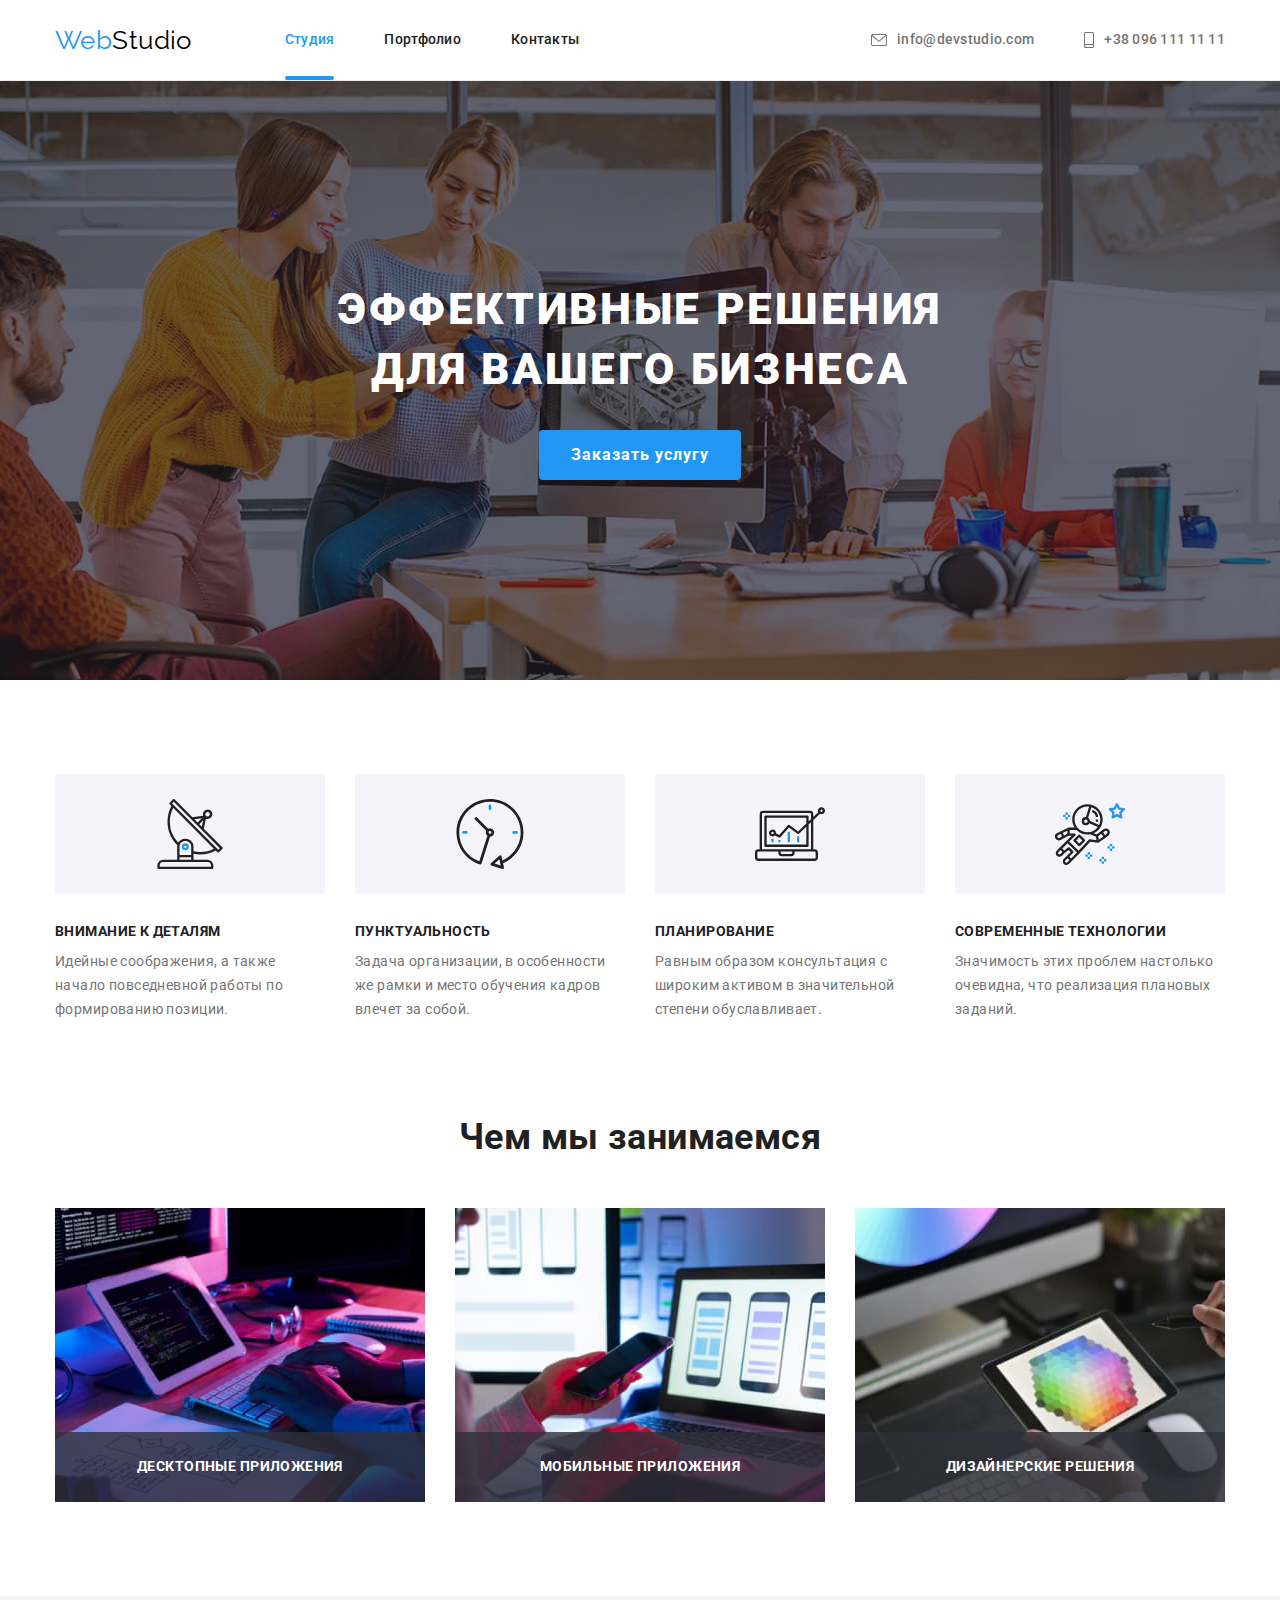
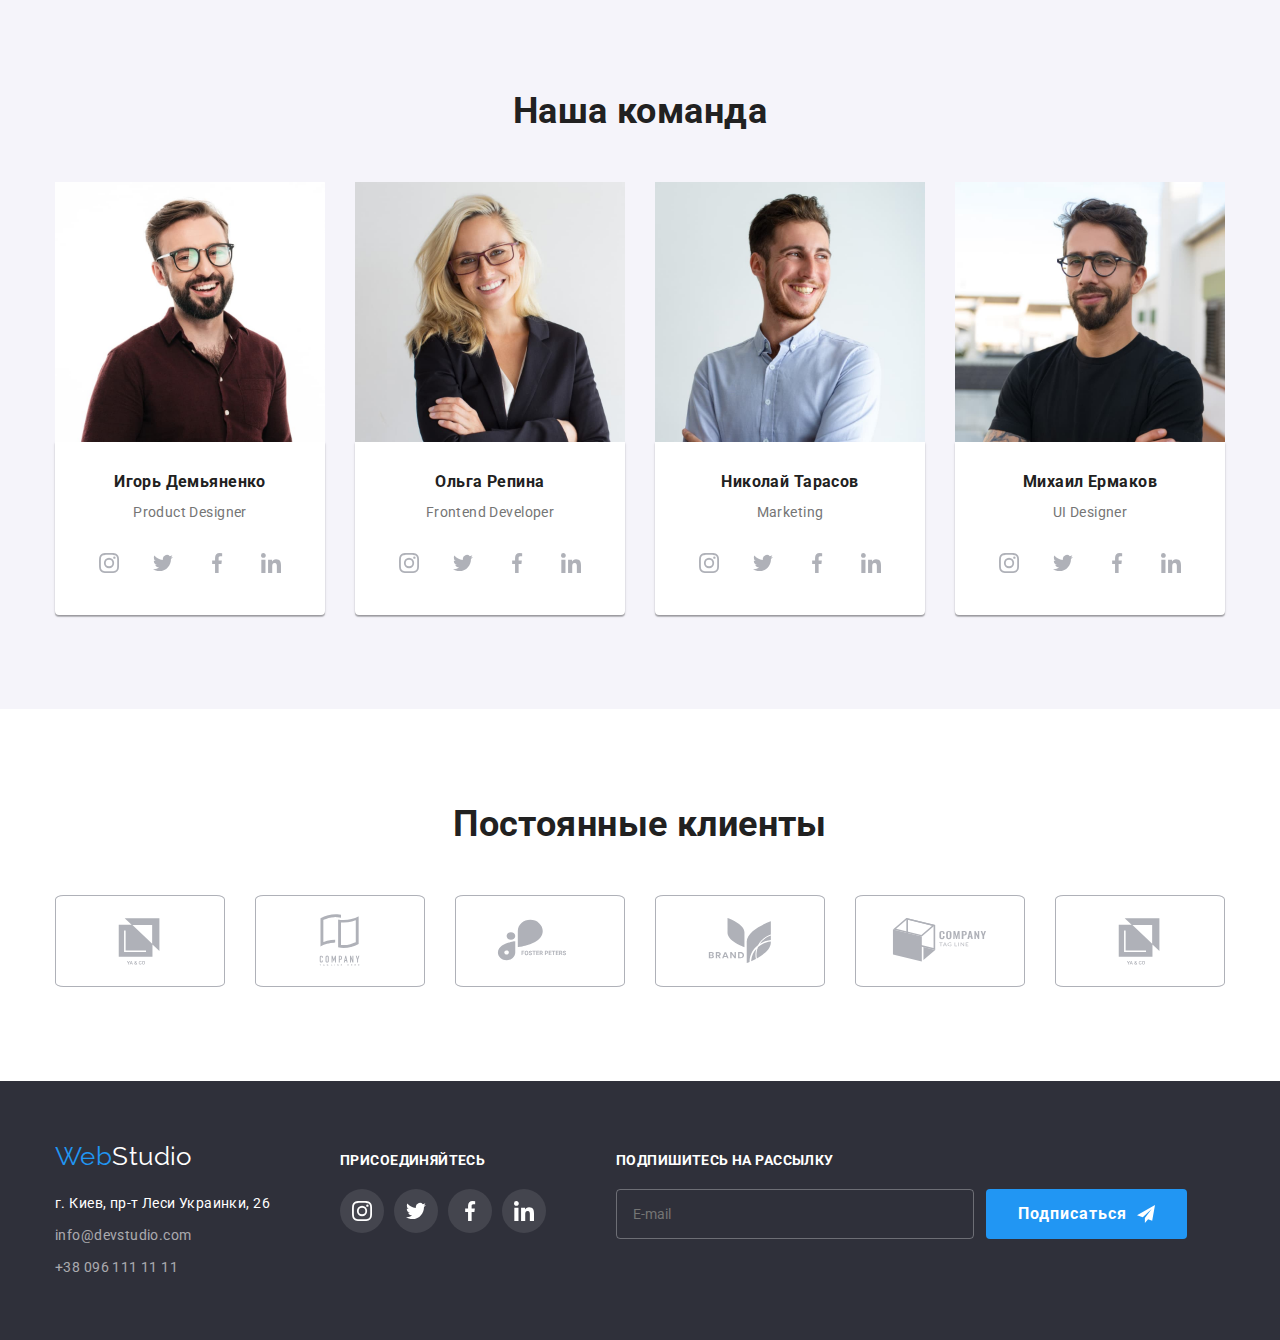
==== index.html @ 9951d7a9 "add bem header and footer" ====
<!DOCTYPE html>
<html lang="ru">
  <head>
    <meta charset="UTF-8" />
    <meta http-equiv="X-UA-Compatible" content="IE=edge" />
    <meta name="viewport" content="width=device-width, initial-scale=1.0" />
    <title>Студия</title>
    <link rel="preconnect" href="https://fonts.googleapis.com" />
    <link rel="preconnect" href="https://fonts.gstatic.com" crossorigin />
    <link
      href="https://fonts.googleapis.com/css2?family=Raleway:wght@700&family=Roboto:wght@400;500;700;900&display=swap"
      rel="stylesheet"
    />
    <link
      rel="stylesheet"
      href="https://cdnjs.cloudflare.com/ajax/libs/modern-normalize/1.1.0/modern-normalize.css"
    />
    <link rel="stylesheet" href="./css/styles.css" />
  </head>
  <body>
    <!-- Шапка сайта -->
    <header class="page-header">
      <div class="container page-header__container">
        <nav class="page-header__nav">
          <a href="./index.html" class="logo link"
            >Web<span class="page-header__logo-text">Studio</span></a
          >
          <ul class="site-nav list">
            <li class="item site-nav__item">
              <a href="" class="link site-nav__link site-nav__link--current">Студия</a></li>
            <li class="item site-nav__item">
              <a href="./portfolio.html" class="link site-nav__link">Портфолио</a>
            </li>
            <li class="item site-nav__item">
              <a href="" class="link site-nav__link">Контакты</a></li>
          </ul>
        </nav>
        <ul class="contact-nav list">
          <li class="item contact-nav__item">
            <a href="mailto:info@devstudio.com" class="link contact-nav__link">
              <svg class="contact-nav__icon" width="16" height="12">
                <use href="./images/sprite.svg#icon-envelope"></use>
              </svg>
              info@devstudio.com
            </a>
          </li>
          <li class="item contact-nav__item">
            <a href="tel:+380961111111" class="link contact-nav__link">
              <svg class="contact-nav__icon" width="10" height="16">
                <use href="./images/sprite.svg#icon-smartphone"></use>
              </svg>
              +38 096 111 11 11</a
            >
          </li>
        </ul>
      </div>
    </header>

    <main>
      <!-- Представление - hero -->
      <section class="hero">
        <div class="overlay">
          <h1 class="hero-title">
            Эффективные решения <br />для вашего бизнеса
          </h1>
          <button type="button" class="button primary" data-modal-open>
            Заказать услугу
          </button>
        </div>
      </section>

      <!-- Особенности - feature -->
      <section class="section">
        <div class="container">
          <h2 class="section-title visually-hidden">Особенности</h2>
          <ul class="list feature-list">
            <li class="feature-item">
              <div class="feature-icon-box">
                <svg class="feature-icon">
                  <use href="./images/sprite.svg#icon-antenna"></use>
                </svg>
              </div>
              <h3 class="title">Внимание к деталям</h3>
              <p>
                Идейные соображения, а также начало повседневной работы по
                формированию позиции.
              </p>
            </li>
            <li class="feature-item">
              <div class="feature-icon-box">
                <svg class="feature-icon">
                  <use href="./images/sprite.svg#icon-clock"></use>
                </svg>
              </div>
              <h3 class="title">Пунктуальность</h3>
              <p>
                Задача организации, в особенности же рамки и место обучения
                кадров влечет за собой.
              </p>
            </li>
            <li class="feature-item">
              <div class="feature-icon-box">
                <svg class="feature-icon">
                  <use href="./images/sprite.svg#icon-diagram"></use>
                </svg>
              </div>
              <h3 class="title">Планирование</h3>
              <p>
                Равным образом консультация с широким активом в значительной
                степени обуславливает.
              </p>
            </li>
            <li class="feature-item">
              <div class="feature-icon-box">
                <svg class="feature-icon">
                  <use href="./images/sprite.svg#icon-astronaut"></use>
                </svg>
              </div>
              <h3 class="title">Современные технологии</h3>
              <p>
                Значимость этих проблем настолько очевидна, что реализация
                плановых заданий.
              </p>
            </li>
          </ul>
        </div>
      </section>

      <!-- Чем мы занимаемся -->
      <section class="section work-section">
        <div class="container">
          <h2 class="section-title">Чем мы занимаемся</h2>
          <ul class="list work-list">
            <li class="work-item">
              <img
                src="./images/do1.jpg"
                alt="десктопные приложения"
                width="370"
              />
              <div class="work-box">
                <p>десктопные приложения</p>
              </div>
            </li>
            <li class="work-item">
              <img
                src="./images/do2.jpg"
                alt="мобильные приложения"
                width="370"
              />
              <div class="work-box">
                <p>мобильные приложения</p>
              </div>
            </li>
            <li class="work-item">
              <img
                src="./images/do3.jpg"
                alt="дизайнерские решения"
                width="370"
              />
              <div class="work-box">
                <p>дизайнерские решения</p>
              </div>
            </li>
          </ul>
        </div>
      </section>

      <!-- Наша команда -->
      <section class="section team-section">
        <div class="container">
          <h2 class="section-title">Наша команда</h2>
          <ul class="list team-list">
            <li class="team-item">
              <img
                src="./images/team1.jpg"
                alt="фото Игоря Демьяненко"
                width="270"
              />
              <div class="team-box">
                <h3 class="title">Игорь Демьяненко</h3>
                <p lang="en">Product Designer</p>
                <ul class="icon-list-team">
                  <li class="icon-item-team">
                    <a href="/" class="link icon-link-team">
                      <svg class="icon-team">
                        <use href="./images/sprite.svg#icon-instagram"></use>
                      </svg>
                    </a>
                  </li>
                  <li class="icon-item-team">
                    <a href="/" class="link icon-link-team">
                      <svg class="icon-team">
                        <use href="./images/sprite.svg#icon-twitter"></use>
                      </svg>
                    </a>
                  </li>
                  <li class="icon-item-team">
                    <a href="/" class="link icon-link-team">
                      <svg class="icon-team">
                        <use href="./images/sprite.svg#icon-facebook"></use>
                      </svg>
                    </a>
                  </li>
                  <li class="icon-item-team">
                    <a href="/" class="link icon-link-team">
                      <svg class="icon-team">
                        <use href="./images/sprite.svg#icon-linkedin"></use>
                      </svg>
                    </a>
                  </li>
                </ul>
              </div>
            </li>
            <li class="team-item">
              <img
                src="./images/team2.jpg"
                alt="фото Ольги Репиной"
                width="270"
              />
              <div class="team-box">
                <h3 class="title">Ольга Репина</h3>
                <p lang="en">Frontend Developer</p>
                <ul class="icon-list-team">
                  <li class="icon-item-team">
                    <a href="/" class="link icon-link-team">
                      <svg class="icon-team">
                        <use href="./images/sprite.svg#icon-instagram"></use>
                      </svg>
                    </a>
                  </li>
                  <li class="icon-item-team">
                    <a href="/" class="link icon-link-team">
                      <svg class="icon-team">
                        <use href="./images/sprite.svg#icon-twitter"></use>
                      </svg>
                    </a>
                  </li>
                  <li class="icon-item-team">
                    <a href="/" class="link icon-link-team">
                      <svg class="icon-team">
                        <use href="./images/sprite.svg#icon-facebook"></use>
                      </svg>
                    </a>
                  </li>
                  <li class="icon-item-team">
                    <a href="/" class="link icon-link-team">
                      <svg class="icon-team">
                        <use href="./images/sprite.svg#icon-linkedin"></use>
                      </svg>
                    </a>
                  </li>
                </ul>
              </div>
            </li>
            <li class="team-item">
              <img
                src="./images/team3.jpg"
                alt="фото Николая Тарасова"
                width="270"
              />
              <div class="team-box">
                <h3 class="title">Николай Тарасов</h3>
                <p lang="en">Marketing</p>
                <ul class="icon-list-team">
                  <li class="icon-item-team">
                    <a href="/" class="link icon-link-team">
                      <svg class="icon-team">
                        <use href="./images/sprite.svg#icon-instagram"></use>
                      </svg>
                    </a>
                  </li>
                  <li class="icon-item-team">
                    <a href="/" class="link icon-link-team">
                      <svg class="icon-team">
                        <use href="./images/sprite.svg#icon-twitter"></use>
                      </svg>
                    </a>
                  </li>
                  <li class="icon-item-team">
                    <a href="/" class="link icon-link-team">
                      <svg class="icon-team">
                        <use href="./images/sprite.svg#icon-facebook"></use>
                      </svg>
                    </a>
                  </li>
                  <li class="icon-item-team">
                    <a href="/" class="link icon-link-team">
                      <svg class="icon-team">
                        <use href="./images/sprite.svg#icon-linkedin"></use>
                      </svg>
                    </a>
                  </li>
                </ul>
              </div>
            </li>
            <li class="team-item">
              <img
                src="./images/team4.jpg"
                alt="фото Михаила Ермакова"
                width="270"
              />
              <div class="team-box">
                <h3 class="title">Михаил Ермаков</h3>
                <p lang="en">UI Designer</p>
                <ul class="icon-list-team">
                  <li class="icon-item-team">
                    <a href="/" class="link icon-link-team">
                      <svg class="icon-team">
                        <use href="./images/sprite.svg#icon-instagram"></use>
                      </svg>
                    </a>
                  </li>
                  <li class="icon-item-team">
                    <a href="/" class="link icon-link-team">
                      <svg class="icon-team">
                        <use href="./images/sprite.svg#icon-twitter"></use>
                      </svg>
                    </a>
                  </li>
                  <li class="icon-item-team">
                    <a href="/" class="link icon-link-team">
                      <svg class="icon-team">
                        <use href="./images/sprite.svg#icon-facebook"></use>
                      </svg>
                    </a>
                  </li>
                  <li class="icon-item-team">
                    <a href="/" class="link icon-link-team">
                      <svg class="icon-team">
                        <use href="./images/sprite.svg#icon-linkedin"></use>
                      </svg>
                    </a>
                  </li>
                </ul>
              </div>
            </li>
          </ul>
        </div>
      </section>

      <!-- Постоянные клиенты -->
      <section class="section">
        <div class="container">
          <h2 class="section-title">Постоянные клиенты</h2>
          <ul class="client-list">
            <li class="client-item">
              <a href="/" class="client-link">
                <svg class="client-icon">
                  <use href="./images/sprite.svg#icon-logo1"></use>
                </svg>
              </a>
            </li>
            <li class="client-item">
              <a href="/" class="client-link">
                <svg class="client-icon">
                  <use href="./images/sprite.svg#icon-logo2"></use>
                </svg>
              </a>
            </li>
            <li class="client-item">
              <a href="/" class="client-link">
                <svg class="client-icon">
                  <use href="./images/sprite.svg#icon-logo3"></use>
                </svg>
              </a>
            </li>
            <li class="client-item">
              <a href="/" class="client-link">
                <svg class="client-icon">
                  <use href="./images/sprite.svg#icon-logo4"></use>
                </svg>
              </a>
            </li>
            <li class="client-item">
              <a href="/" class="client-link">
                <svg class="client-icon">
                  <use href="./images/sprite.svg#icon-logo5"></use>
                </svg>
              </a>
            </li>
            <li class="client-item">
              <a href="/" class="client-link">
                <svg class="client-icon">
                  <use href="./images/sprite.svg#icon-logo6"></use>
                </svg>
              </a>
            </li>
          </ul>
        </div>
      </section>
    </main>

    <!-- Модальное окно -->
    <div class="backdrop is-hidden" data-modal>
      <div class="modal-box">
        <b class="modal-box-text">Оставьте свои данные, мы вам перезвоним</b>
        <form action="" class="modal-form">
          <div class="form-field">
            <label for="user-name">Имя</label>
            <div class="box-input">
              <input
                type="text"
                name="user-name"
                id="user-name"
                class="form-input"
              />
              <svg class="icon-modal">
                <use href="./images/sprite.svg#icon-person"></use>
              </svg>
            </div>
          </div>

          <div class="form-field">
            <label for="user-tel">Телефон</label>
            <div class="box-input">
              <input
                type="tel"
                name="user-tel"
                id="user-tel"
                class="form-input"
              />
              <svg class="icon-modal">
                <use href="./images/sprite.svg#icon-phone"></use>
              </svg>
            </div>
          </div>

          <div class="form-field">
            <label for="user-mail">Почта</label>
            <div class="box-input">
              <input
                type="email"
                name="user-mail"
                id="user-mail"
                class="form-input"
              />
              <svg class="icon-modal">
                <use href="./images/sprite.svg#icon-email"></use>
              </svg>
            </div>
          </div>

          <div class="form-field form-field-forth">
            <label for="comment">Комментарий</label>
            <textarea
              name="comment"
              id="comment"
              rows="10"
              placeholder="Введите текст"
              class="form-input"
            ></textarea>
          </div>

          <div class="form-field-policy">
            <input class="checkbox" type="checkbox" name="policy" id="policy" />
            <span class="icon-checkbox"></span>
              <label class="label-checkbox" for="policy">Соглашаюсь с рассылкой и принимаю
              <a href="" class="link-contract">Условия договора</a>
            </label>
          </div>

          <div class="form-field-btn">
            <button type="submit" class="button primary btn-send">
              Отправить
            </button>
          </div>
        </form>
        <button class="button modal-btn" data-modal-close>
          <svg class="modal-icon">
            <use href="./images/sprite.svg#icon-close-black-18dp-2-1"></use>
          </svg>
        </button>
      </div>
    </div>

    <!-- подвал -->
    <footer class="page-footer">
      <div class="container page-footer__container">
        <div class="page-footer__container-logo">
          <a href="/" class="logo link page-footer__logo"
            >Web<span class="page-footer__logo-text">Studio</span></a
          >
          <address>
            <ul class="adress-list list">
              <li class="adress-item">
                <a href="" class="adress link"
                  >г. Киев, пр-т Леси Украинки, 26</a
                >
              </li>
              <li class="adress-item">
                <a href="mailto:info@devstudio.com" class="link mail-tel"
                  >info@devstudio.com</a
                >
              </li>
              <li class="adress-item">
                <a href="tel:+380961111111" class="link mail-tel"
                  >+38 096 111 11 11</a
                >
              </li>
            </ul>
          </address>
        </div>

        <div class="page-footer__container-icon">
          <p>присоединяйтесь</p>
          <ul class="list page-footer__icon-list">
            <li class="page-footer__icon-item">
              <a href="/" class="link page-footer__icon-link">
                <svg class="page-footer__icon">
                  <use href="./images/sprite.svg#icon-instagram"></use>
                </svg>
              </a>
            </li>
            <li class="page-footer__icon-item">
              <a href="/" class="link page-footer__icon-link">
                <svg class="page-footer__icon">
                  <use href="./images/sprite.svg#icon-twitter"></use>
                </svg>
              </a>
            </li>
            <li class="page-footer__icon-item">
              <a href="/" class="link page-footer__icon-link">
                <svg class="page-footer__icon">
                  <use href="./images/sprite.svg#icon-facebook"></use>
                </svg>
              </a>
            </li>
            <li class="page-footer__icon-item">
              <a href="/" class="link page-footer__icon-link">
                <svg class="page-footer__icon">
                  <use href="./images/sprite.svg#icon-linkedin"></use>
                </svg>
              </a>
            </li>
          </ul>
        </div>

        <div class="page-footer__container-icon">
          <p>подпишитесь на рассылку</p>
          <div class="page-footer__subscribe-container">
            <form class="page-footer__form" action="">
              <!-- <label for="subscribe">E-mail</label> -->
              <input
                class="page-footer__input"
                type="text"
                name="user-mail"
                id="subscribe"
                placeholder="E-mail"
              />
              <button type="submit" class="button primary subscribe-btn">
              Подписаться
              <svg class="modal-icon page-footer__subscribe-icon">
                <use href="./images/sprite.svg#icon-icon-send"></use>
              </svg>
            </button>
            </form>            
          </div>
        </div>
      </div>
    </footer>
    <script src="./js/modal.js"></script>
  </body>
</html>
---- css/styles.css ----
/* палитра
основной цвет текста #757575;
заголовки #212121;
белый #FFFFFF;
акцент #2196F3;
 */
/* основной цвет фона FFFFFF
вторичный цвет фона серый #F5F4FA
темный #2F303A */
/* css var */
:root {
  --primery-text-color: #757575;
  --title-text-color: #212121;
  --acсent-text-color: #2196f3;
  --white-text-color: #ffffff;
  --contact-text-color: rgba(255, 255, 255, 0.6);
  --primary-background-color: #2196f3;
  --acсent-background-color: #188ce8;
  --secondary-background-color: #f5f4fa;
  --section-background-color: #2f303a;
  --border-color: #eeeeee;
}

body {
  padding-top: 80px;

  background-color: var(--white-text-color);
  color: var(--primery-text-color);
  font-family: Roboto, sans-serif;
  font-size: 14px;
  line-height: 1.71;
  letter-spacing: 0.03em;
}
.logo {
  color:var(--acсent-text-color);
  font-family: Raleway, arial;
  font-size: 26px;
  line-height: 1.19;
}
.page-header__logo-text {
  color: black;
}

.page-footer__logo-text {
  color: #ffffff;
}
.list {
  list-style: none;
}
a {
  text-decoration: none;
}
address {
  font-style: normal;
}
.container {
  width: 1200px;
  padding-left: 15px;
  padding-right: 15px;
  margin-left: auto;
  margin-right: auto;
  /* outline: 2px solid tomato; */
}
h1,
h2,
h3,
ul,
p {
  margin: 0;
  padding: 0;
}
ul{
  list-style: none;
}
img {
  display: block;
  max-width: 100%;
  height: auto;
}
.visually-hidden {
  position: absolute;
  width: 1px;
  height: 1px;
  margin: -1px;
  border: 0;
  padding: 0;

  white-space: nowrap;
  clip-path: inset(100%);
  clip: rect(0 0 0 0);
  overflow: hidden;
}
.title {
  color: var(--title-text-color);
}


/* ----------------------header -----------------------*/
.page-header {
  position: fixed;
  width: 100%;
  top: 0;
  left: 0;
  background-color: var(--white-text-color);
  border-bottom: 1px solid #ececec;
  z-index: 1;
}

.page-header__container {
  display: flex;
  align-items: center;
}
.page-header__nav {
  display: flex;
  align-items: center;
}
.site-nav {
  display: flex;
  margin-left: 93px;
}
.contact-nav__item {
  display: flex;
  align-items: center;
}

.contact-nav__icon {
  fill: currentColor;
}
/* если цвет иконки  currentColor, как у родителя (как у ссылки), то цвет при ховере тоже наследуется*/

.site-nav__item:not(:last-child) {
  margin-right: 50px;
}
.contact-nav .item:not(:last-child) {
  margin-right: 50px;
}

/* .site-nav__item:last-child{
  margin-right: 0;
 } */

.site-nav__link {
  display: block;
  padding-top: 32px;
  padding-bottom: 32px;
  color: var(--title-text-color);
  font-weight: 500;
  font-size: 14px;
  line-height: 1.14;
  letter-spacing: 0.02em;

  transition: color 250ms cubic-bezier(0.4, 0, 0.2, 1);
}
.site-nav__link--current {
  color: var(--acсent-text-color);
}
.site-nav__link:focus,
.site-nav__link:hover {
  color: var(--acсent-text-color);
}

.contact-nav {
  display: flex;
  margin-left: auto;
}
.contact-nav__link {
  display: flex;
  align-items: center;

  color: var(--primery-text-color);
  font-weight: 500;
  font-size: 14px;
  line-height: 1.14;
  letter-spacing: 0.02em;

  /* transition-property: color;
  transition-duration: 250ms;
  transition-timing-function: cubic-bezier(0.4, 0, 0.2, 1);  */
  /* Для всех эффектов ховера и фокуса (цвет, фон, тень) сделаны переходы. Время - 250ms */
  transition: color 250ms cubic-bezier(0.4, 0, 0.2, 1);
}
.contact-nav__link:hover,
.contact-nav__link:focus {
  color: var(--acсent-text-color); 
}
header svg {
  margin-right: 10px;
}

/* подчеркивание полоска текущей страницы */
.site-nav__link--current{
  position: relative;
}
.site-nav__link--current::after {
  position: absolute;
  display: inline-block;
  content: '';
  width: 100%;
  height: 4px;
  bottom: 0;
  left: 0;
  background-color: var(--primary-background-color);
  border-radius: 2px;
}

/* hero */
.hero {
  text-align: center;
  background-color: var(--section-background-color);
}
.hero-title {
  margin-bottom: 30px;
  color: var(--white-text-color);
  font-weight: 900;
  font-size: 44px;
  line-height: 1.36;
  /* text-align: center; */
  letter-spacing: 0.06em;
  text-transform: uppercase;
}
.overlay {
  max-width: 1600px;
  margin-left: auto;
  margin-right: auto;
  padding-top: 200px;
  padding-bottom: 200px;
  background-image: linear-gradient(
      rgba(47, 48, 58, 0.4),
      rgba(47, 48, 58, 0.4)
    ),
    url(../images/fon-min.jpg);
  background-repeat: no-repeat;
  background-size: cover;
  background-position: center;
}
/* section общее*/
.section-title {
  margin-bottom: 50px;
  color: var(--title-text-color);
  font-weight: 700;
  font-size: 36px;
  line-height: 1.17;
  text-align: center;
}
.section {
  padding-top: 94px;
  padding-bottom: 94px;
}

/* feature */

.feature-list {
  display: flex;
  /* justify-content: space-between; */
}
.feature-item {
  width: calc((100%-90px) / 4);
  margin-right: 30px;
}
.feature-item:nth-child(4n) {
  margin-right: 0;
}
.feature-icon-box{
  display: flex;
  align-items: center;
  justify-content: center;
  margin-bottom: 30px;
  width: 270px;
  height: 120px;
  background: #F5F4FA;
  border-radius: 4px; 
}
.feature-icon{
  width: 70px;
  height: 70px;
}
/* .feature-item::before {
  display: block;
  content: '';
  height: 120px;
  margin-bottom: 30px;
  background-repeat: no-repeat;
  background-size: 70px;
  background-position: center;
  background-color: var(--secondary-background-color);
}
.icon-antenna::before {
  background-image: url(../images/antenna.svg);
}
.icon-clock::before {
  background-image: url(../images/clock.svg);
}
.icon-diagram::before {
  background-image: url(../images/diagram.svg);
}
.icon-astronaut::before {
  background-image: url(../images/astronaut.svg);
} */
.feature-list .title {
  margin-bottom: 10px;
  font-size: 14px;
  line-height: 1.14;
  text-transform: uppercase;
}

/* ---------------------Work  Examples-------------------- */
.work-section {
  padding-top: 0;
}
.work-list {
  display: flex;
  /* justify-content: space-between; */
}
.work-item {
  position: relative;
  margin-right: 30px;
}
.work-item:last-child {
  margin-right: 0;
}
.work-box{
  display: flex;
  align-items: center;
  justify-content: center;
  position: absolute;
  bottom: 0;
  left: 0;
  width: 100%;
  height: 70px;
  background: rgba(47, 48, 58, 0.8);
}
/* или вариант центрирования
top: 50%;  - это % от РОДИТЕЛЯ
left: 50%;  - это % от РОДИТЕЛЯ
transform: translate (-50%, -50%) – это % СВОЕЙ ширины (ширины РЕБЕНКА)  */

.work-box>p{
  color: var(--white-text-color);
  font-weight: 700;
  line-height: 1.14;
  text-transform: uppercase;
}

/* -----------------------------------------team ------------------*/
.team-section {
  background-color: var(--secondary-background-color);
}
.team-list .title {
  margin-bottom: 10px;
  font-size: 16px;
  line-height: 1.19;
}
.team-list {
  display: flex;
  /* justify-content: space-between; */
}
.team-item {
  margin-right: 30px;
}
.team-item:last-child {
  margin-right: 0;
}
/* ---------div под фоткой---------- */

.team-box {
  padding-top: 30px;
  padding-bottom: 30px;
  text-align: center;
  background-color: #fff;
  box-shadow: 0px 1px 3px rgba(0, 0, 0, 0.12), 0px 1px 1px rgba(0, 0, 0, 0.14),
    0px 2px 1px rgba(0, 0, 0, 0.2);
  border-radius: 0px 0px 4px 4px;
}

/* -----------team icon------------ */

.icon-list-team {
  display: flex;
  justify-content: center;
  margin-top: 16px;
}
.icon-item-team {
  width: 44px;
  height: 44px;
  margin-right: 10px;
}
.icon-item-team:last-child {
  margin-right: 0;
}
.icon-link-team{
  display: flex;
  align-items: center;
  justify-content: center;
  width: 100%;
  height: 100%;
  border-radius: 50%;

  transition: background-color 250ms cubic-bezier(0.4, 0, 0.2, 1);
}
.icon-link-team:hover,
.icon-link-team:focus {
  background-color: var(--primary-background-color);
}
.icon-team {
  width: 20px;
  height: 20px;
  fill: #afb1b8;

  transition: fill 250ms cubic-bezier(0.4, 0, 0.2, 1);
}
.icon-link-team:hover .icon-team,
.icon-link-team:focus .icon-team {
  fill: #ffffff;
}

/* -----------------------Постоянные клиенты ----------------------*/
.client-list {
  display: flex;
}
.client-item {
  width: 170px;
  height: 92px;
  margin-right: 30px;
}
.client-item:last-child {
  margin-right: 0;
}
.client-link{
  display: flex;
  align-items: center;
  justify-content: center;
  width: 100%;
  height: 100%;
  border: 1px solid #AFB1B8;
  border-radius: 5%;

  transition: border 250ms cubic-bezier(0.4, 0, 0.2, 1);
}
.client-link:hover,
.client-link:focus {
  border: 1px solid var(--acсent-text-color);
}
.client-icon {
  width: 106px;
  height: 60px;
  fill: #afb1b8;

  transition: fill 250ms cubic-bezier(0.4, 0, 0.2, 1);
}
.client-link:hover .client-icon,
.client-link:focus .client-icon {
  fill: var(--acсent-text-color);
}

/* ------------------------- Модальное окно ---------------------- */ 
.backdrop{
  position: fixed;
  background-color: rgba(0, 0, 0, 0.2);
  top: 0;
  left: 0;
  width: 100%;
  height: 100%;

  opacity: 1;
  transition: opacity 250ms cubic-bezier(0.4, 0, 0.2, 1);
}
.backdrop.is-hidden{
  opacity: 0;   /* скрывает backdrop */
  pointer-events: none;  /* будет ли влиять на элемент событие указателя (мышки) - не будет. Т.е.екликаем сквозь бэкдроп*/
}
.backdrop.is-hidden .modal-box{
  /* когда бекдроп спрятан, мы чтото применяем к .modal-box */
transform: translate(-50%, -50%) scale(0.9);
}
.modal-box{
  /* это когда модалка показана */
  position: absolute;
  top: 50%;
  left: 50%;
  padding: 40px;
  
  min-width: 528px;
  min-height: 581px;
  background-color: var(--white-text-color);

  transform: translate(-50%, -50%) scale(1);
  transition: transorm 250ms cubic-bezier(0.4, 0, 0.2, 1);
}
.modal-box .modal-btn {
  position: absolute;
  top: 0;
  right: 0;
  transform: translate(-8px, 8px);
  display: flex;
  align-items: center;
  justify-content: center;
  width: 30px;
  height: 30px;
  padding: 0;

  background-color: var(--white-text-color);
  border: 4px solid rgba(0, 0, 0, 0.1);
  border-radius: 50%;
}
.modal-icon{
  align-items: baseline;
  width: 18px;
  height: 18px;
}
textarea{
  resize: none;
}
.modal-form{
  width: 448px;
  margin-left: auto;
  margin-right: auto;
}

.form-field{
  display: flex;
  flex-direction: column;
  margin-bottom: 10px;
  /* outline: none; */
}
.form-field-forth {
  margin-bottom: 0;
}
.form-field label{
  margin-bottom: 4px;
  font-size: 12px;
line-height: 1.17;
letter-spacing: 0.01em;
}
.form-input{  
  width: 448px;
  height: 40px;
  padding-left: 30px;
  border: 1px solid rgba(33, 33, 33, 0.2);
  border-radius: 4px;
}
.box-input{
  /* width: 100%;  */
  position: relative;
}
.icon-modal{
  position: absolute;
  top: 50%;
  left: 12px;
  display: inline-block;
  width: 18px;
  height: 18px;
  transform: translateY(-50%);

  transition: fill 250ms cubic-bezier(0.4, 0, 0.2, 1);
}
.form-input:focus ~ .icon-modal{
  fill:var(--primary-background-color);
}
/* когда  .form-input в ховере, то все СОСЕДИ внизу него внутри div (вниз на одном уровне) меняют цвет*/
.form-input:focus{
border: 1px solid #2196F3;
border-radius: 4px;
cursor: pointer;
}
.form-field textarea::placeholder{
  color: rgba(117, 117, 117, 0.5);;
}
.form-field textarea{
  padding: 12px 16px;
  height: 120px;
}
.modal-box-text{
display: block;
margin-bottom: 12px;
font-weight: 500;
font-size: 20px;
line-height: 1.15;
letter-spacing: 0.03em;
color: var(--title-text-color);
text-align: center;
}
.form-field-policy{
  display: flex;
  align-items: center;
  justify-content: center;
  margin-bottom: 30px;
  margin-top: 20px;
}
.link-contract{
  text-decoration-line: underline;
  color: var(--acсent-text-color);
}
.form-field-btn{
  display: flex;
  align-items: center;
  justify-content: center;
}

/* квадратик Я соглашаюсь с Условиями договора */
.checkbox{
  position: absolute;
  appearance: none;
  -webkit-appearance: none;
}
.label-checkbox{
  display: block;
}
.icon-checkbox{
  display: block;
  width: 16px;
  height: 15px;
  margin-right: 10px;
  border: 2px solid #212121;
  border-radius: 2px;
}
.checkbox:checked + .icon-checkbox{
  background-color: var(--acсent-background-color);
  border-color: var(--acсent-background-color);
  background-image: url(../images/check-icon.svg);
  background-size: contain;
  background-origin: border-box;
}


/* ----------------------------footer -----------------------*/
.adress {
  color: var(--white-text-color);

  transition: color 250ms cubic-bezier(0.4, 0, 0.2, 1);
}
.mail-tel {
  color: var(--contact-text-color);

  transition: color 250ms cubic-bezier(0.4, 0, 0.2, 1);
}
.adress:hover,
.adress:focus,
.mail-tel:hover,
.mail-tel:focus {
  color: var(--acсent-text-color);
}
.page-footer {
  background-color: var(--section-background-color);
  padding-top: 60px;
  padding-bottom: 60px;
}
.logo-link {
  margin-bottom: 20px;
}
.page-footer__logo {
  display: block;
  margin-bottom: 20px;
}
.adress-item {
  margin-bottom: 8px;
}
.adress-item:last-child {
  margin-bottom: 0;
}
.container-logo{
  flex-grow: 1;
}
/* --------------footer icon------------ */

.page-footer__container-icon {
  margin-left: 70px;
  font-weight: bold;
  line-height: 1.14;
  text-transform: uppercase;
  color: #ffffff;
}
.page-footer__container {
  display: flex;
  align-items: baseline;
}
.page-footer__icon-list {
  display: flex;
  justify-content: center;
  margin-top: 20px;
}
.page-footer__icon-item {
  width: 44px;
  height: 44px;
  margin-right: 10px;
  
}
.page-footer__icon-item:last-child {
  margin-right: 0;
}
.page-footer__icon-link {
  display: flex;
  align-items: center;
  justify-content: center;
  width: 100%;
  height: 100%;
  background-color: rgba(255, 255, 255, 0.1);
  border-radius: 50%;

  transition: background-color 250ms cubic-bezier(0.4, 0, 0.2, 1);
}
.page-footer__icon-link:hover,
.page-footer__icon-link:focus {
  background-color: var(--acсent-background-color);
}
.page-footer__icon {
  width: 20px;
  height: 20px;
  align-items: baseline;
  fill: #ffffff;
}
/* --------------------подпишитесь------------------ */
.page-footer__subscribe-container{
  display: flex;
  align-items: center;
  margin-top: 20px;
}
.page-footer__form{
  display: flex;
}
.subscribe-btn{
  display: flex;
  align-items: center;
  margin-left: 12px;
}
.page-footer__subscribe-icon{
  margin-left: 10px;
}
.page-footer__input{
width: 358px;
height: 50px;
padding-left: 16px;
border: 1px solid rgba(255, 255, 255, 0.3);
border-radius: 4px;
background-color: inherit;

transition: color 250ms cubic-bezier(0.4, 0, 0.2, 1);
}
.page-footer__input:focus{
  color: #ffffff;
}
/* ---------------------------portfolio--------------------- */
.examples-title {
  margin-bottom: 4px;
  color: var(--title-text-color);
  font-size: 18px;
  line-height: 2;
  letter-spacing: 0.06em;
}
.examples-text {
  color: var(--primery-text-color);
  font-size: 16px;
  line-height: 1.87;
}
.filter-list {
  display: flex;
  flex-wrap: wrap;
  justify-content: center;
  margin-bottom: 50px;
}
.filter-item {
  margin-right: 8px;
}
.filter-item:last-child {
  margin-right: 0;
}
.examples-list {
  display: flex;
  flex-wrap: wrap;
}
.examples-item {
  width: 370px;
  /* width: calc((100% - 60px) / 3); */
  margin-right: 30px;
  margin-bottom: 30px;
}
.examples-item:nth-child(3n) {
  margin-right: 0;
}
.examples-item:nth-last-child(-n + 3) {
  margin-bottom: 0;
}
.examples-link{
  display: block;

  transition: box-shadow 250ms cubic-bezier(0.4, 0, 0.2, 1);
}
.examples-link:hover,
.examples-link:focus {
  box-shadow: 0px 1px 1px rgba(0, 0, 0, 0.12), 0px 4px 4px rgba(0, 0, 0, 0.06),
    1px 4px 6px rgba(0, 0, 0, 0.16);
}

.examples-box {
  border-right: 1px solid var(--border-color);
  border-bottom: 1px solid var(--border-color);
  border-left: 1px solid var(--border-color);
  padding: 20px 24px;
}
.overlay-box{
  position: relative;
  overflow: hidden;  /* если элемент (у нас это оверлей+текст оверлея) переполняет кнопку, то его спрятать */
}
.overlay-box::before{
  position: absolute;
  display: inline-block;
  content: '';
  width: 100%;
  height: 100%;
  background-color: rgba(33, 150, 243, 0.9);
  /* opacity: 0;   прячем оверлей - он прозрачный, вместо него overflow: hidden */
  transform: translateY(294px); /* оверлей сьезжает ПОД картинку */

  transition: opacity 250ms cubic-bezier(0.4, 0, 0.2, 1),
              transform 250ms cubic-bezier(0.4, 0, 0.2, 1);
}
.examples-link:hover .overlay-box::before,
.examples-link:focus .overlay-box::before,
.examples-link:hover .overlay-text,
.examples-link:focus .overlay-text{
  transform: translateY(0); /* оверлей ПОСРЕДИ картинки */
}
/* при ховере на ссылку - возми overlay-box::before и сделай его непрозрачным opacity: 1 */

.overlay-text{
  position: absolute;
  display: flex;
  align-items: center;
  justify-content: center;
  padding: 63px 24px;
  top: 0;
  left: 0;
  width: 100%;
  height: 100%;
  font-size: 18px;
  line-height: 1.56;
  color: var(--white-text-color);
  /* opacity: 0;   прячем текст оверлей - он прозрачный */
  transform: translateY(294px);  /* текст оверлей сьезжает ПОД картинку */

  transition: opacity 250ms cubic-bezier(0.4, 0, 0.2, 1),
              transform 250ms cubic-bezier(0.4, 0, 0.2, 1);
}


/* button */
.button {
  border-radius: 4px;
  color: var(--title-text-color);
  font-family: inherit;
  cursor: pointer;
  border: none;
  font-family: Roboto, sans-serif;
  font-weight: 500;
  font-size: 16px;
}
/* переопределяет и/или добавляет стили для button */
.button.primary {
  min-width: 200px;
  min-height: 50px;
  padding: 10px 32px;
  color: var(--white-text-color);
  background-color: var(--primary-background-color);
  font-weight: 700;
  line-height: 1.88;
  letter-spacing: 0.06em;

  transition: background-color 250ms cubic-bezier(0.4, 0, 0.2, 1), 
              box-shadow 250ms cubic-bezier(0.4, 0, 0.2, 1);
}
.button.primary:hover,
.button.primary:focus {
  background-color: var(--acсent-background-color);
  box-shadow: 0px 4px 4px rgba(0, 0, 0, 0.15);
}
.button.secondary {
  padding: 6px 22px;
  background-color: var(--secondary-background-color);
  line-height: 1.63;
  letter-spacing: 0.03em;

  transition: background-color 250ms cubic-bezier(0.4, 0, 0.2, 1), 
              color  250ms cubic-bezier(0.4, 0, 0.2, 1), 
              box-shadow  250ms cubic-bezier(0.4, 0, 0.2, 1);
}
.button.secondary:hover,
.button.secondary:focus {
  box-shadow: 0px 3px 1px rgba(0, 0, 0, 0.1), 0px 1px 2px rgba(0, 0, 0, 0.08),
    0px 2px 2px rgba(0, 0, 0, 0.12);
  color: var(--white-text-color);
  background-color: var(--primary-background-color);
}
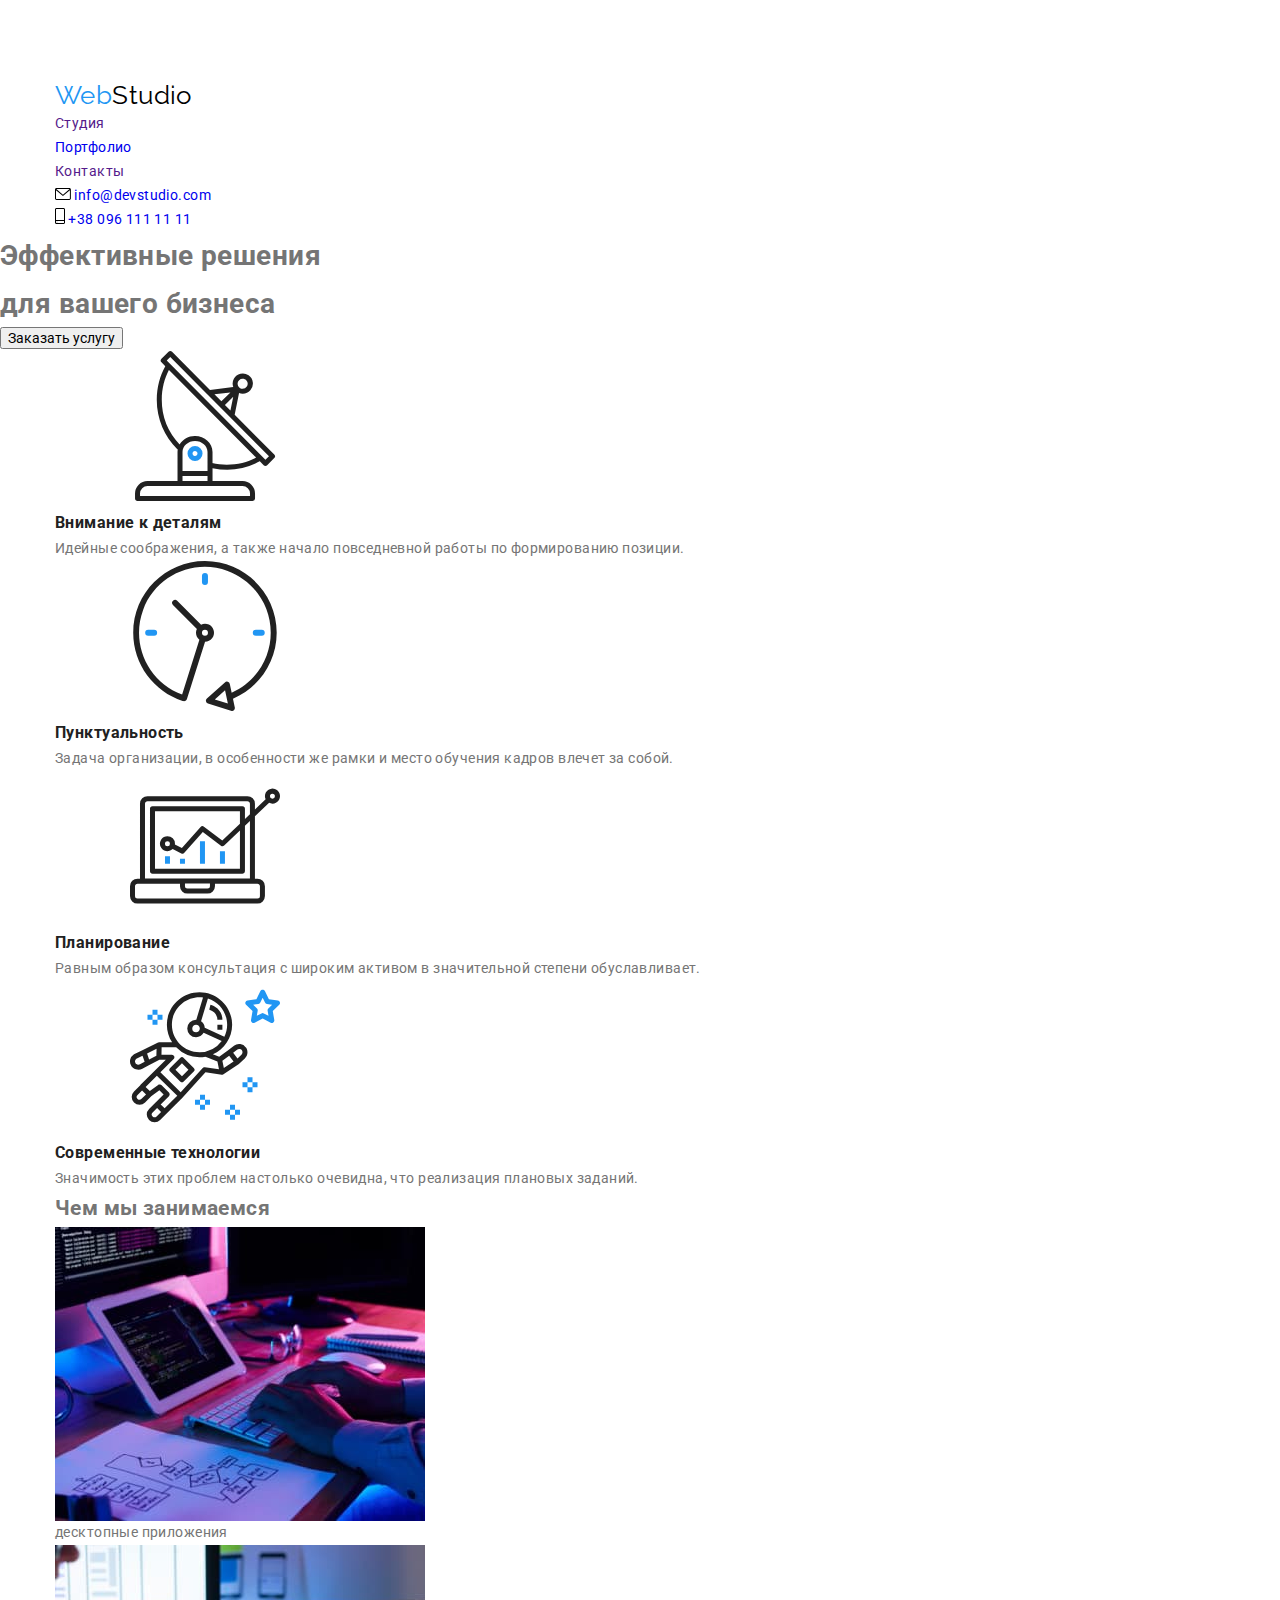
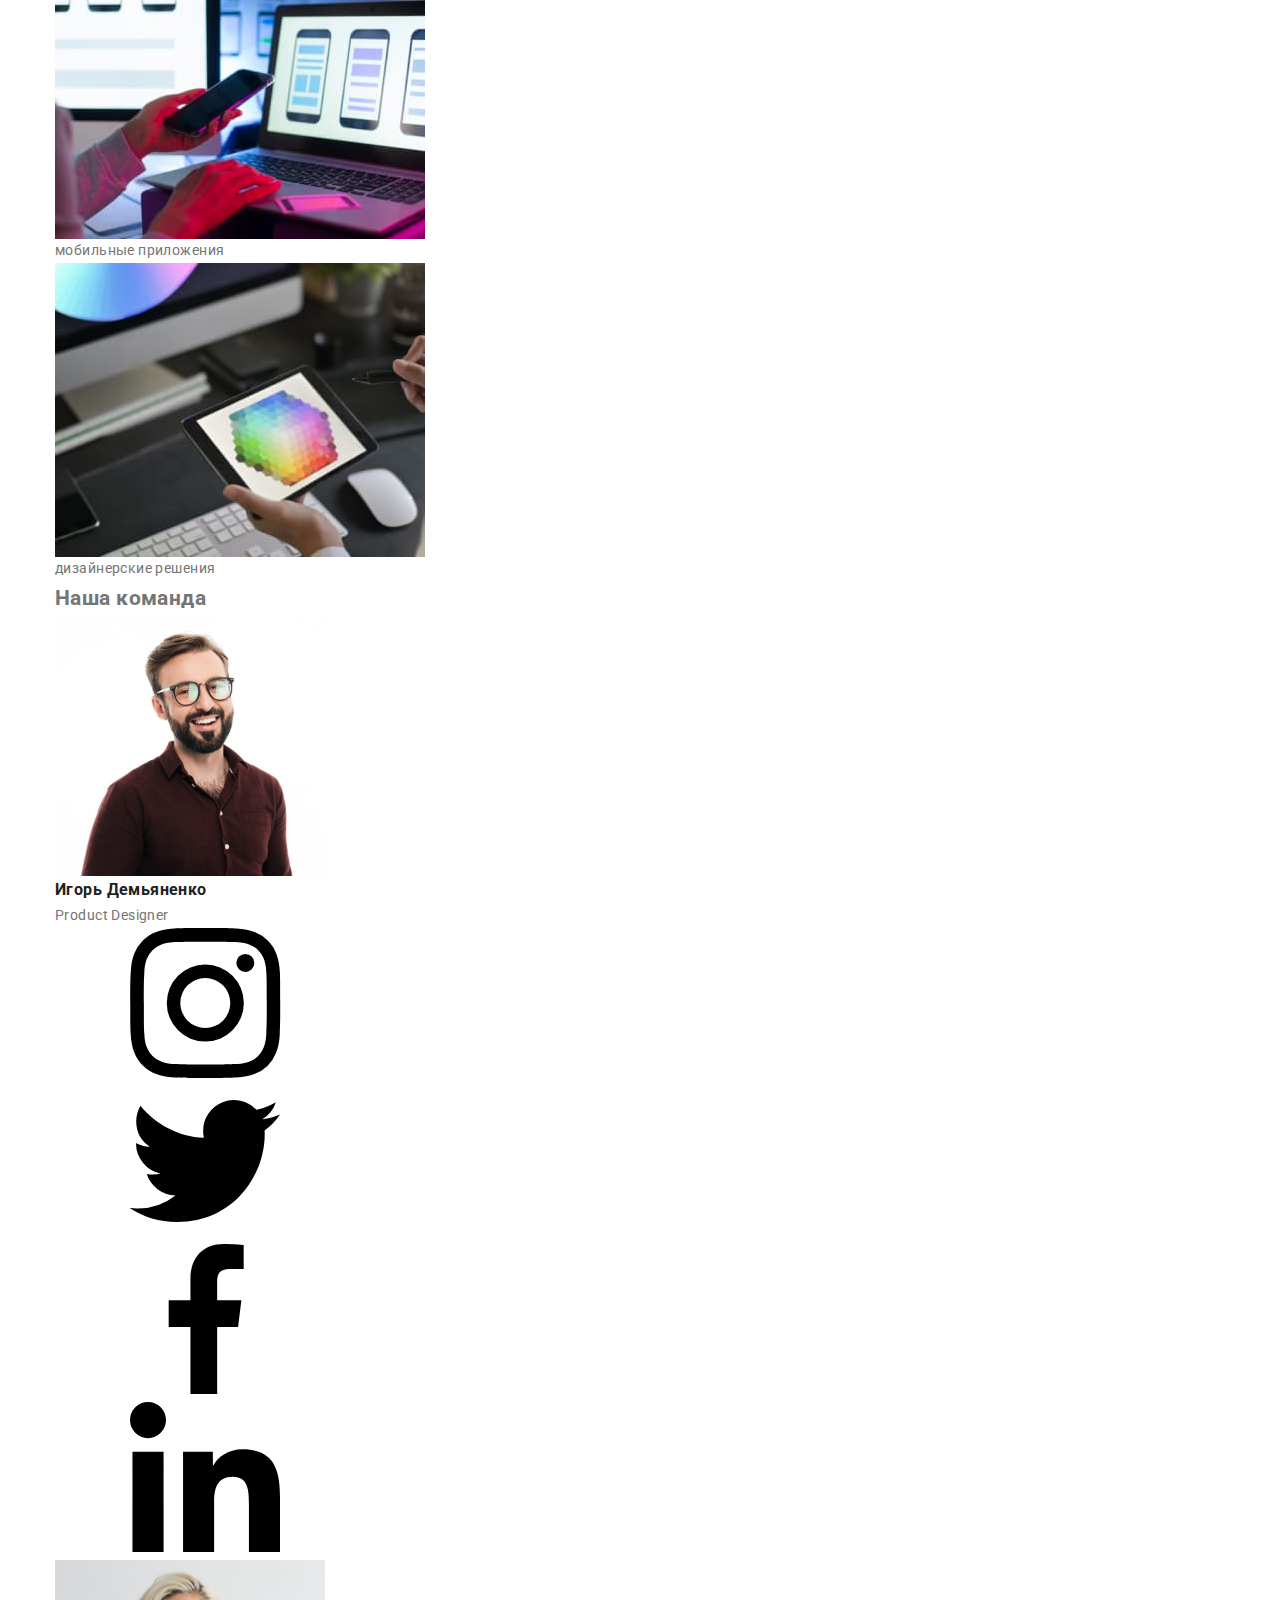
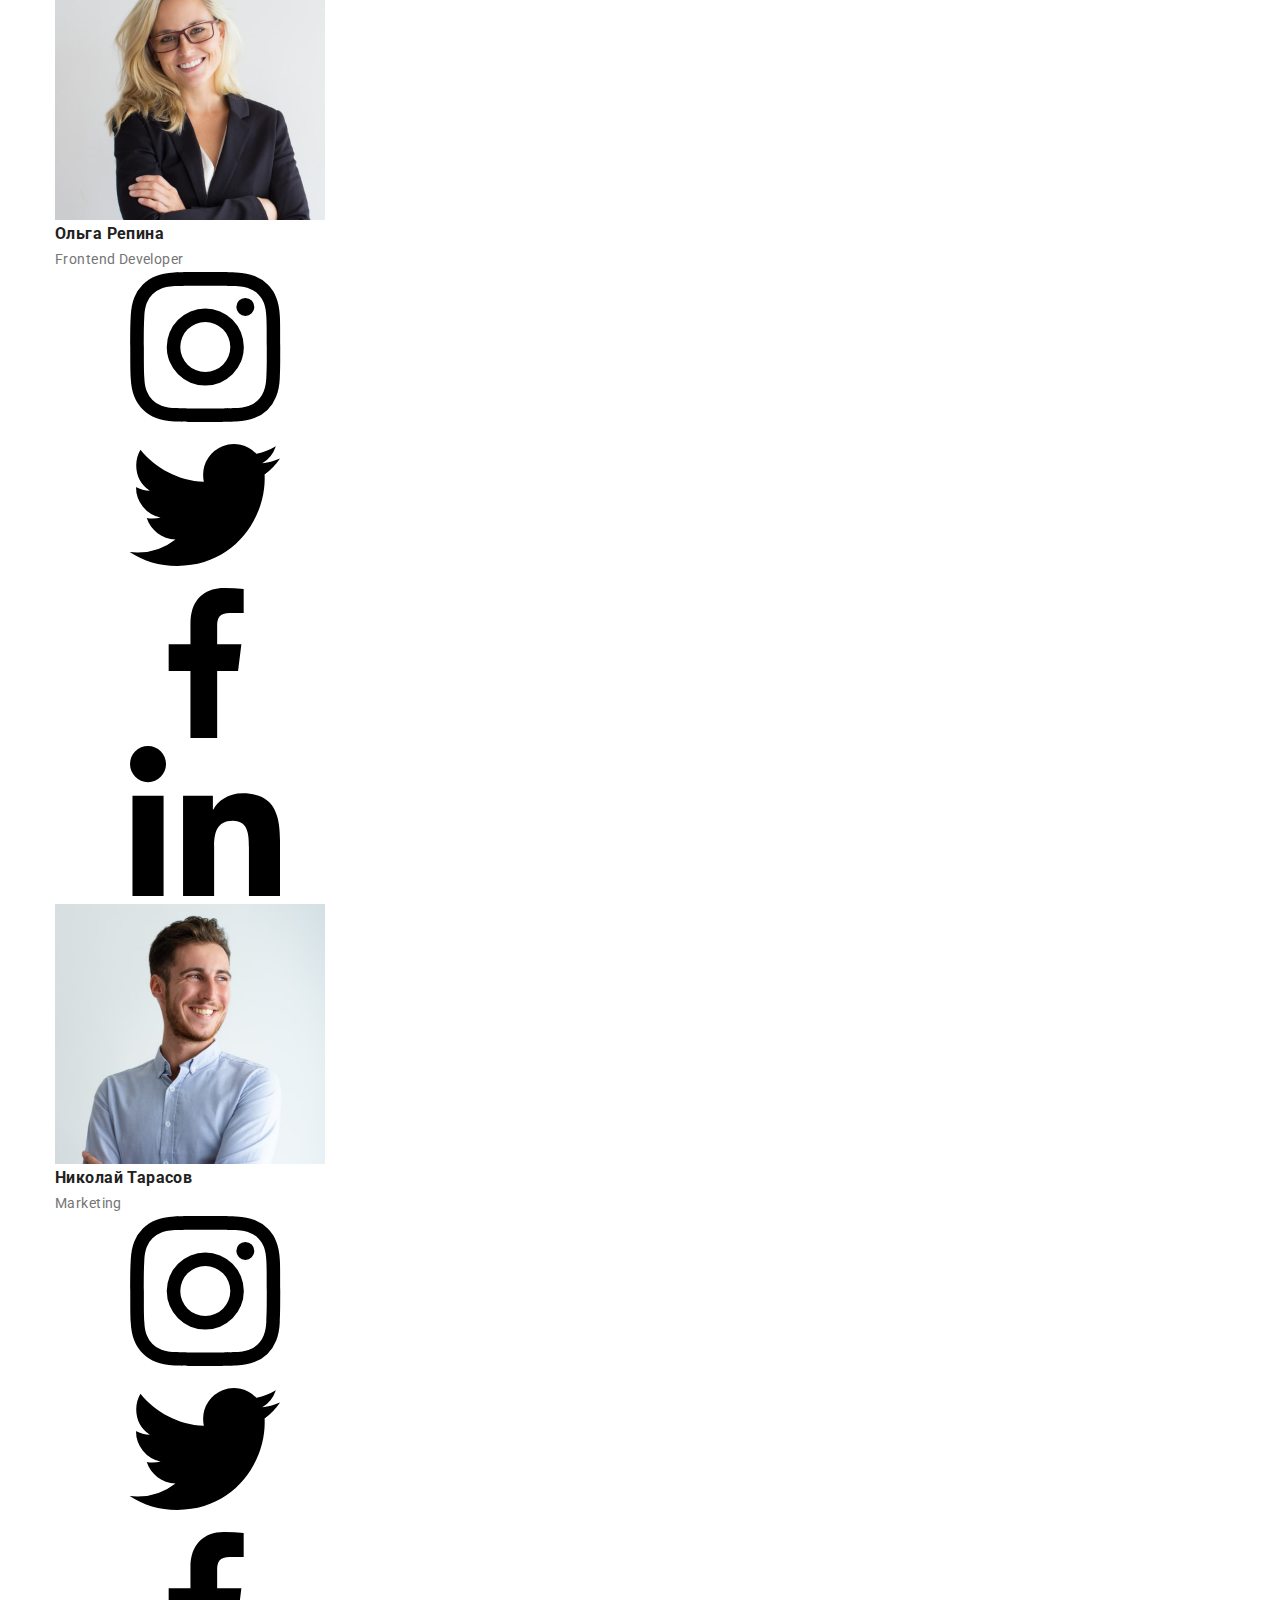
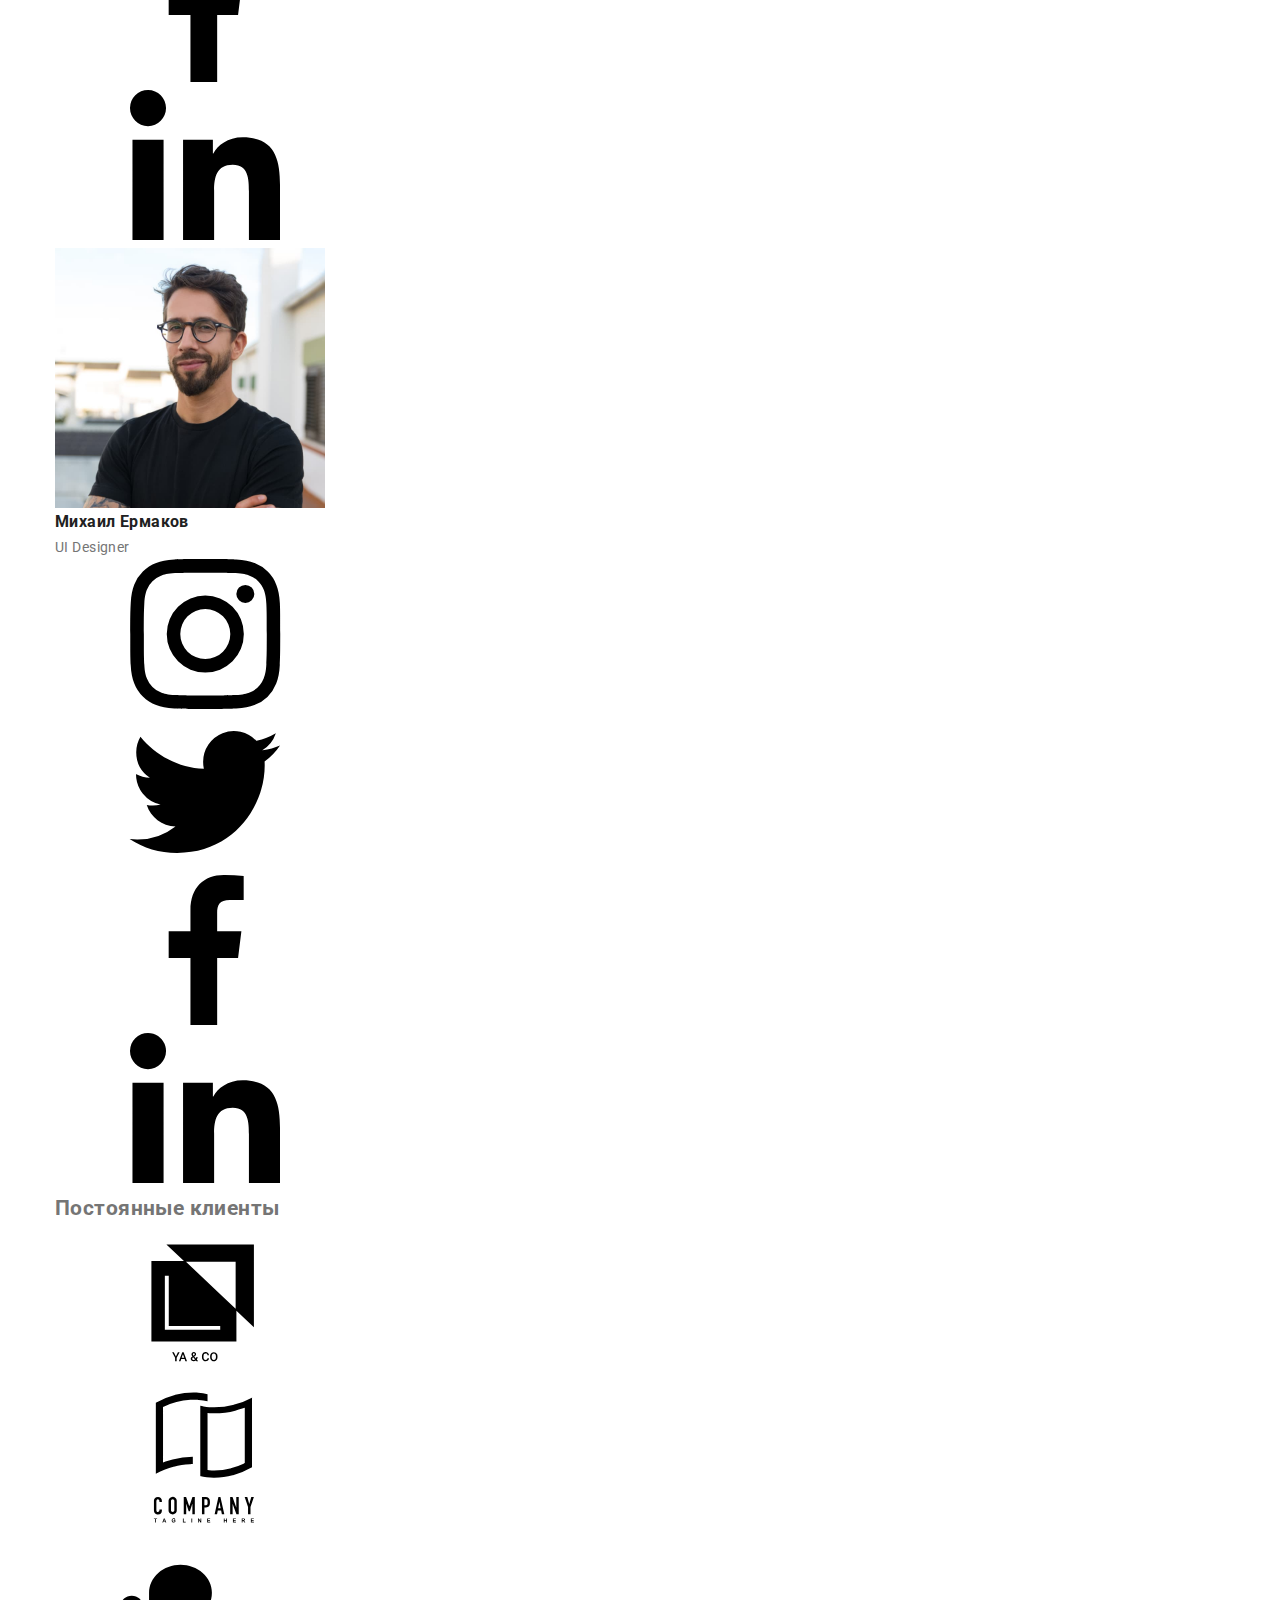
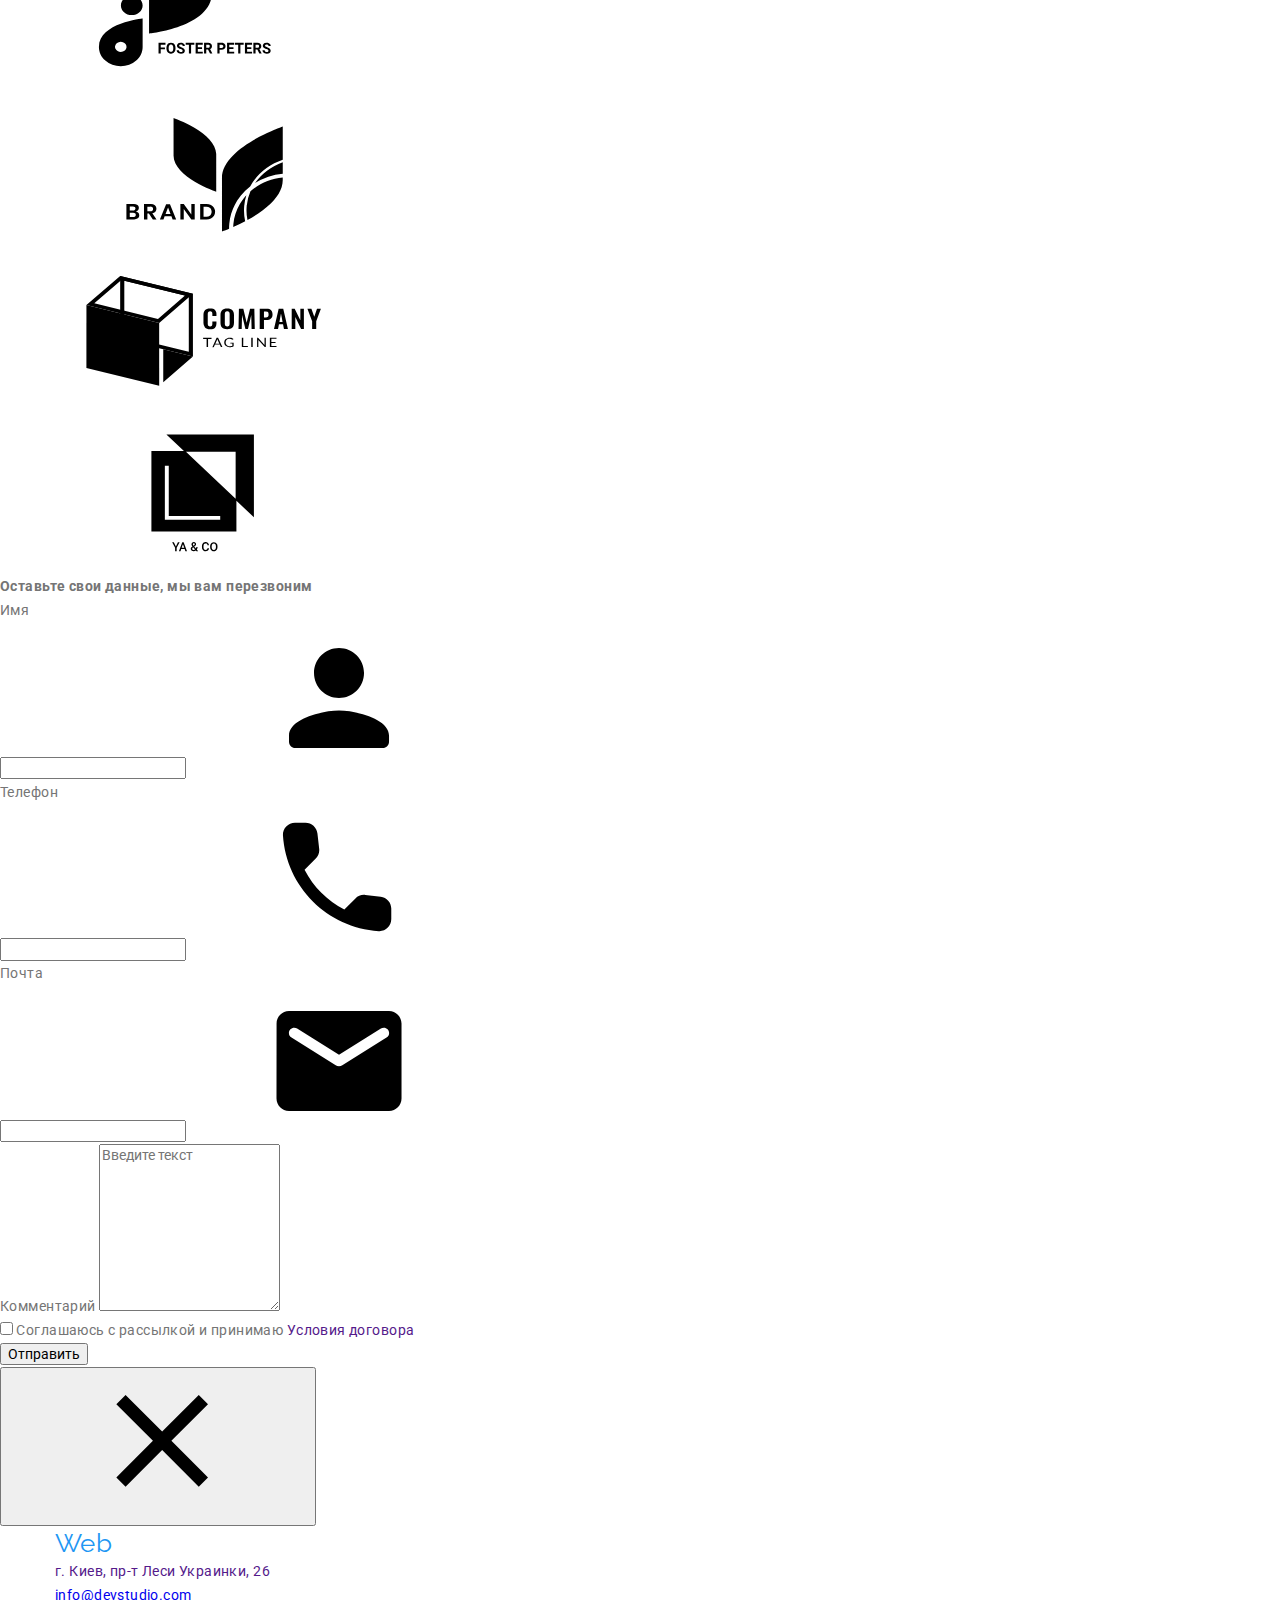
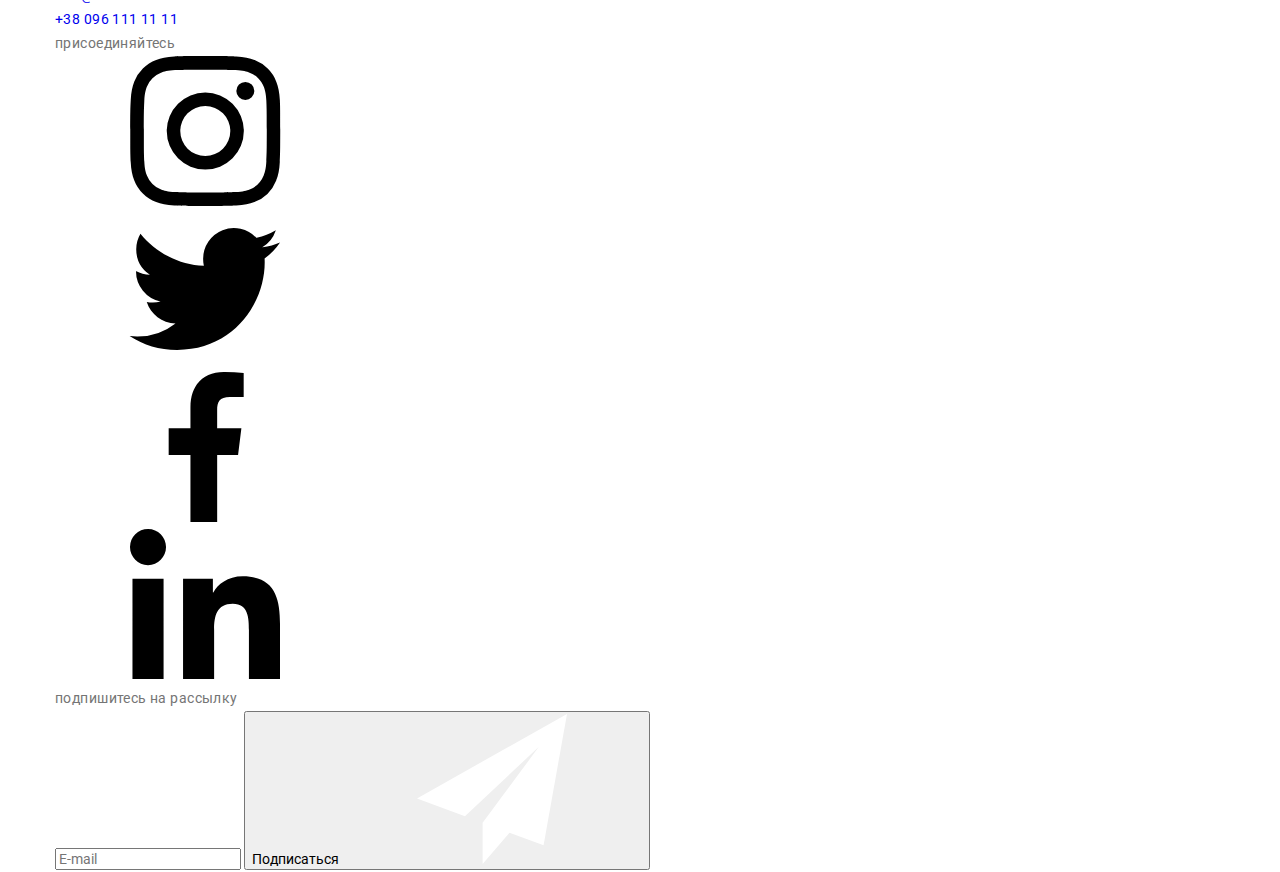
==== commit 44de1ab3: "add scss" ====
--- a/index.html
+++ b/index.html
@@ -15,7 +15,7 @@
       rel="stylesheet"
       href="https://cdnjs.cloudflare.com/ajax/libs/modern-normalize/1.1.0/modern-normalize.css"
     />
-    <link rel="stylesheet" href="./css/styles.css" />
+    <link rel="stylesheet" href="./css/main.min.css" />
   </head>
   <body>
     <!-- Шапка сайта -->
--- a/css/main.min.css
+++ b/css/main.min.css
@@ -0,0 +1,2 @@
+:root{--primery-text-color: #757575;--title-text-color: #212121;--acсent-text-color: #2196f3;--white-text-color: #ffffff;--contact-text-color: rgba(255, 255, 255, 0.6);--primary-background-color: #2196f3;--acсent-background-color: #188ce8;--secondary-background-color: #f5f4fa;--section-background-color: #2f303a;--border-color: #eeeeee}.visually-hidden{position:absolute;width:1px;height:1px;margin:-1px;border:0;padding:0;white-space:nowrap;-webkit-clip-path:inset(100%);clip-path:inset(100%);clip:rect(0 0 0 0);overflow:hidden}body{padding-top:80px;background-color:var(--white-text-color);color:var(--primery-text-color);font-family:Roboto, sans-serif;font-size:14px;line-height:1.71;letter-spacing:0.03em}.logo{color:var(--acсent-text-color);font-family:Raleway, arial;font-size:26px;line-height:1.19}.page-header__logo-text{color:black}.page-footer__logo-text{color:#ffffff}.list{list-style:none}a{text-decoration:none}address{font-style:normal}.container{width:1200px;padding-left:15px;padding-right:15px;margin-left:auto;margin-right:auto}h1,h2,h3,ul,p{margin:0;padding:0}ul{list-style:none}img{display:block;max-width:100%;height:auto}.title{color:var(--title-text-color)}
+/*# sourceMappingURL=main.min.css.map */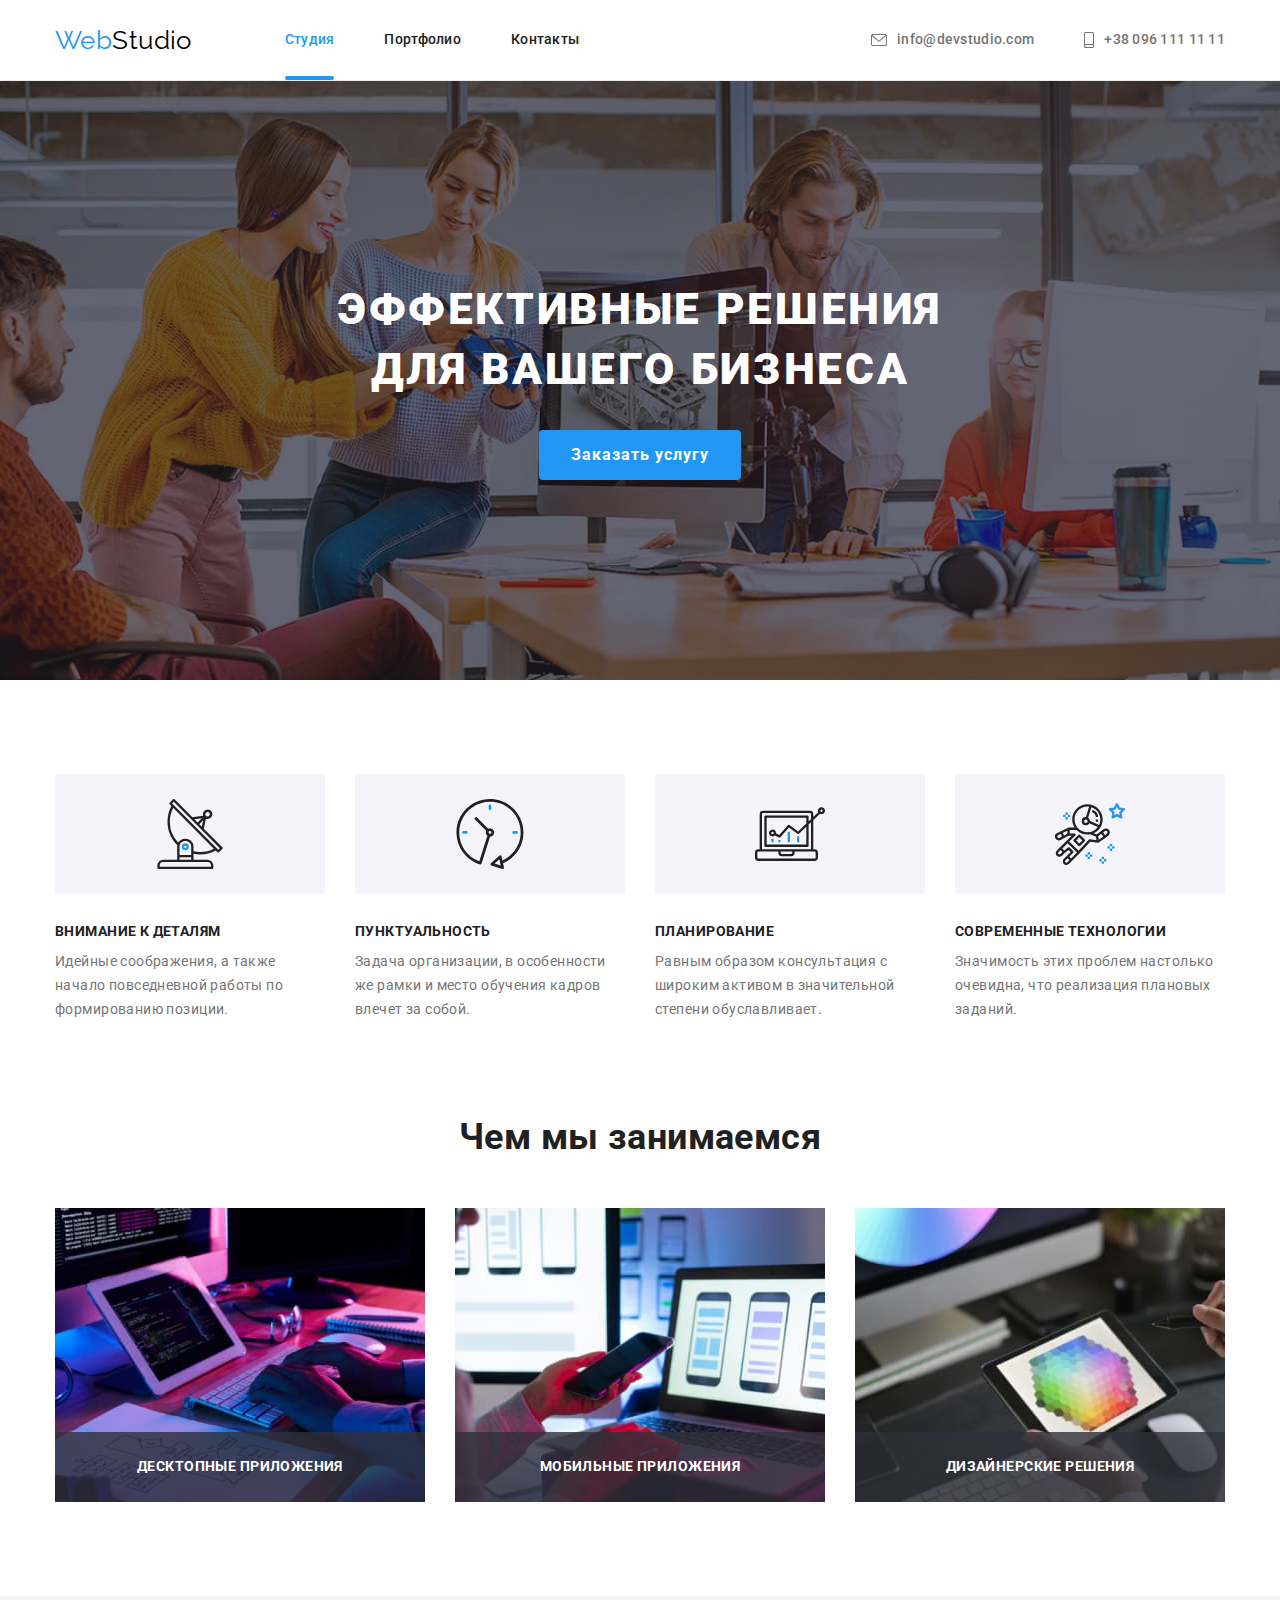
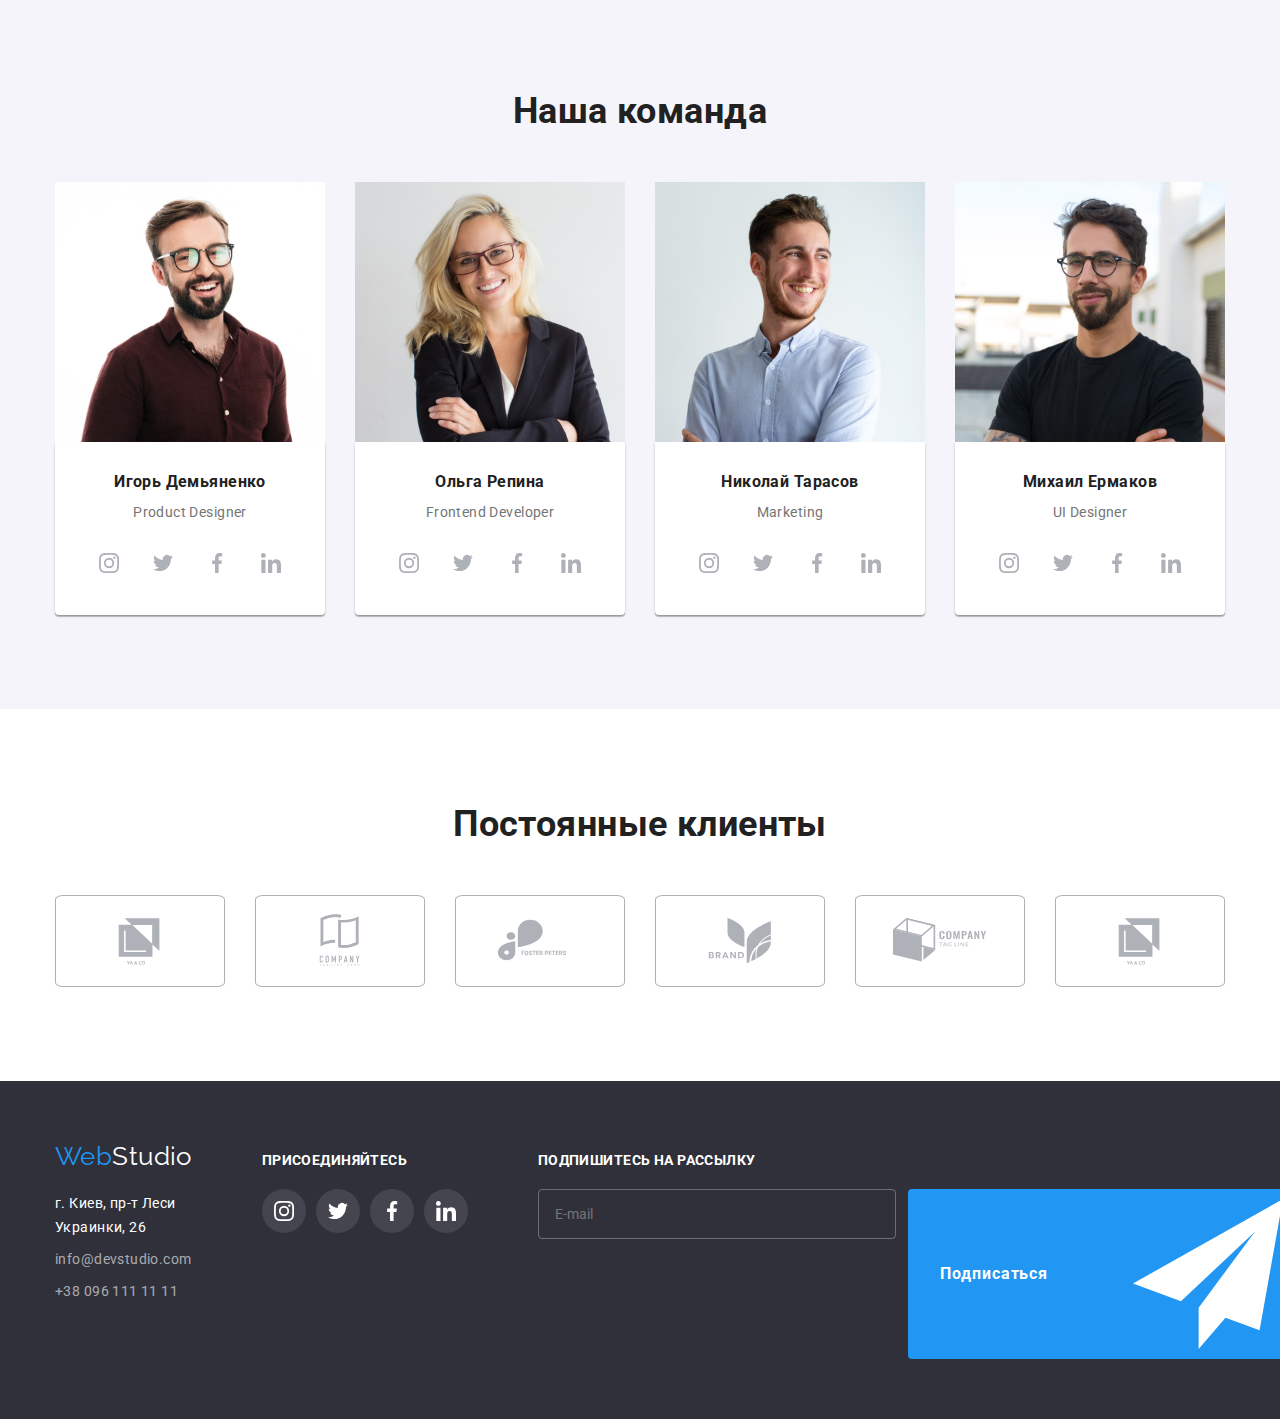
==== commit 164869e6: "fix clean code styles" ====
--- a/index.html
+++ b/index.html
@@ -27,12 +27,18 @@
           >
           <ul class="site-nav list">
             <li class="item site-nav__item">
-              <a href="" class="link site-nav__link site-nav__link--current">Студия</a></li>
+              <a href="" class="link site-nav__link site-nav__link--current"
+                >Студия</a
+              >
+            </li>
             <li class="item site-nav__item">
-              <a href="./portfolio.html" class="link site-nav__link">Портфолио</a>
+              <a href="./portfolio.html" class="link site-nav__link"
+                >Портфолио</a
+              >
             </li>
             <li class="item site-nav__item">
-              <a href="" class="link site-nav__link">Контакты</a></li>
+              <a href="" class="link site-nav__link">Контакты</a>
+            </li>
           </ul>
         </nav>
         <ul class="contact-nav list">
@@ -80,7 +86,7 @@
                   <use href="./images/sprite.svg#icon-antenna"></use>
                 </svg>
               </div>
-              <h3 class="title">Внимание к деталям</h3>
+              <h3 class="title feature-list-title">Внимание к деталям</h3>
               <p>
                 Идейные соображения, а также начало повседневной работы по
                 формированию позиции.
@@ -92,7 +98,7 @@
                   <use href="./images/sprite.svg#icon-clock"></use>
                 </svg>
               </div>
-              <h3 class="title">Пунктуальность</h3>
+              <h3 class="title feature-list-title">Пунктуальность</h3>
               <p>
                 Задача организации, в особенности же рамки и место обучения
                 кадров влечет за собой.
@@ -104,7 +110,7 @@
                   <use href="./images/sprite.svg#icon-diagram"></use>
                 </svg>
               </div>
-              <h3 class="title">Планирование</h3>
+              <h3 class="title feature-list-title">Планирование</h3>
               <p>
                 Равным образом консультация с широким активом в значительной
                 степени обуславливает.
@@ -116,7 +122,7 @@
                   <use href="./images/sprite.svg#icon-astronaut"></use>
                 </svg>
               </div>
-              <h3 class="title">Современные технологии</h3>
+              <h3 class="title feature-list-title">Современные технологии</h3>
               <p>
                 Значимость этих проблем настолько очевидна, что реализация
                 плановых заданий.
@@ -138,7 +144,7 @@
                 width="370"
               />
               <div class="work-box">
-                <p>десктопные приложения</p>
+                <p class="work-text">десктопные приложения</p>
               </div>
             </li>
             <li class="work-item">
@@ -148,7 +154,7 @@
                 width="370"
               />
               <div class="work-box">
-                <p>мобильные приложения</p>
+                <p class="work-text">мобильные приложения</p>
               </div>
             </li>
             <li class="work-item">
@@ -158,7 +164,7 @@
                 width="370"
               />
               <div class="work-box">
-                <p>дизайнерские решения</p>
+                <p class="work-text">дизайнерские решения</p>
               </div>
             </li>
           </ul>
@@ -177,7 +183,7 @@
                 width="270"
               />
               <div class="team-box">
-                <h3 class="title">Игорь Демьяненко</h3>
+                <h3 class="title team-list-title">Игорь Демьяненко</h3>
                 <p lang="en">Product Designer</p>
                 <ul class="icon-list-team">
                   <li class="icon-item-team">
@@ -218,7 +224,7 @@
                 width="270"
               />
               <div class="team-box">
-                <h3 class="title">Ольга Репина</h3>
+                <h3 class="title team-list-title">Ольга Репина</h3>
                 <p lang="en">Frontend Developer</p>
                 <ul class="icon-list-team">
                   <li class="icon-item-team">
@@ -259,7 +265,7 @@
                 width="270"
               />
               <div class="team-box">
-                <h3 class="title">Николай Тарасов</h3>
+                <h3 class="title team-list-title">Николай Тарасов</h3>
                 <p lang="en">Marketing</p>
                 <ul class="icon-list-team">
                   <li class="icon-item-team">
@@ -300,7 +306,7 @@
                 width="270"
               />
               <div class="team-box">
-                <h3 class="title">Михаил Ермаков</h3>
+                <h3 class="title team-list-title">Михаил Ермаков</h3>
                 <p lang="en">UI Designer</p>
                 <ul class="icon-list-team">
                   <li class="icon-item-team">
@@ -396,7 +402,7 @@
         <b class="modal-box-text">Оставьте свои данные, мы вам перезвоним</b>
         <form action="" class="modal-form">
           <div class="form-field">
-            <label for="user-name">Имя</label>
+            <label for="user-name" class="form-label">Имя</label>
             <div class="box-input">
               <input
                 type="text"
@@ -411,7 +417,7 @@
           </div>
 
           <div class="form-field">
-            <label for="user-tel">Телефон</label>
+            <label for="user-tel" class="form-label">Телефон</label>
             <div class="box-input">
               <input
                 type="tel"
@@ -426,7 +432,7 @@
           </div>
 
           <div class="form-field">
-            <label for="user-mail">Почта</label>
+            <label for="user-mail" class="form-label">Почта</label>
             <div class="box-input">
               <input
                 type="email"
@@ -441,20 +447,21 @@
           </div>
 
           <div class="form-field form-field-forth">
-            <label for="comment">Комментарий</label>
+            <label for="comment" class="form-label">Комментарий</label>
             <textarea
               name="comment"
               id="comment"
               rows="10"
               placeholder="Введите текст"
-              class="form-input"
+              class="form-input form-textarea"
             ></textarea>
           </div>
 
           <div class="form-field-policy">
             <input class="checkbox" type="checkbox" name="policy" id="policy" />
             <span class="icon-checkbox"></span>
-              <label class="label-checkbox" for="policy">Соглашаюсь с рассылкой и принимаю
+            <label class="label-checkbox" for="policy"
+              >Соглашаюсь с рассылкой и принимаю
               <a href="" class="link-contract">Условия договора</a>
             </label>
           </div>
@@ -480,20 +487,22 @@
           <a href="/" class="logo link page-footer__logo"
             >Web<span class="page-footer__logo-text">Studio</span></a
           >
-          <address>
-            <ul class="adress-list list">
-              <li class="adress-item">
-                <a href="" class="adress link"
+          <address class="page-footer__adress">
+            <ul class="page-footer__adress-list list">
+              <li class="page-footer__adress-item">
+                <a href="" class="link page-footer__adress-link"
                   >г. Киев, пр-т Леси Украинки, 26</a
                 >
               </li>
-              <li class="adress-item">
-                <a href="mailto:info@devstudio.com" class="link mail-tel"
+              <li class="page-footer__adress-item">
+                <a
+                  href="mailto:info@devstudio.com"
+                  class="link page-footer__mail-tel"
                   >info@devstudio.com</a
                 >
               </li>
-              <li class="adress-item">
-                <a href="tel:+380961111111" class="link mail-tel"
+              <li class="page-footer__adress-item">
+                <a href="tel:+380961111111" class="link page-footer__mail-tel"
                   >+38 096 111 11 11</a
                 >
               </li>
@@ -547,13 +556,13 @@
                 id="subscribe"
                 placeholder="E-mail"
               />
-              <button type="submit" class="button primary subscribe-btn">
-              Подписаться
-              <svg class="modal-icon page-footer__subscribe-icon">
-                <use href="./images/sprite.svg#icon-icon-send"></use>
-              </svg>
-            </button>
-            </form>            
+              <button type="submit" class="button primary page-footer__subscribe-btn">
+                Подписаться
+                <svg class="modal-icon page-footer__subscribe-icon">
+                  <use href="./images/sprite.svg#icon-icon-send"></use>
+                </svg>
+              </button>
+            </form>
           </div>
         </div>
       </div>
--- a/css/main.min.css
+++ b/css/main.min.css
@@ -1,2 +1,2 @@
-:root{--primery-text-color: #757575;--title-text-color: #212121;--acсent-text-color: #2196f3;--white-text-color: #ffffff;--contact-text-color: rgba(255, 255, 255, 0.6);--primary-background-color: #2196f3;--acсent-background-color: #188ce8;--secondary-background-color: #f5f4fa;--section-background-color: #2f303a;--border-color: #eeeeee}.visually-hidden{position:absolute;width:1px;height:1px;margin:-1px;border:0;padding:0;white-space:nowrap;-webkit-clip-path:inset(100%);clip-path:inset(100%);clip:rect(0 0 0 0);overflow:hidden}body{padding-top:80px;background-color:var(--white-text-color);color:var(--primery-text-color);font-family:Roboto, sans-serif;font-size:14px;line-height:1.71;letter-spacing:0.03em}.logo{color:var(--acсent-text-color);font-family:Raleway, arial;font-size:26px;line-height:1.19}.page-header__logo-text{color:black}.page-footer__logo-text{color:#ffffff}.list{list-style:none}a{text-decoration:none}address{font-style:normal}.container{width:1200px;padding-left:15px;padding-right:15px;margin-left:auto;margin-right:auto}h1,h2,h3,ul,p{margin:0;padding:0}ul{list-style:none}img{display:block;max-width:100%;height:auto}.title{color:var(--title-text-color)}
+:root{--primery-text-color: #757575;--title-text-color: #212121;--acсent-text-color: #2196f3;--white-text-color: #ffffff;--contact-text-color: rgba(255, 255, 255, 0.6);--primary-background-color: #2196f3;--acсent-background-color: #188ce8;--secondary-background-color: #f5f4fa;--section-background-color: #2f303a;--border-color: #eeeeee}.visually-hidden{position:absolute;width:1px;height:1px;margin:-1px;border:0;padding:0;white-space:nowrap;clip-path:inset(100%);clip:rect(0 0 0 0);overflow:hidden}body{padding-top:80px;background-color:var(--white-text-color);color:var(--primery-text-color);font-family:Roboto, sans-serif;font-size:14px;line-height:1.71;letter-spacing:0.03em}.list{list-style:none}a{text-decoration:none}h1,h2,h3,ul,p{margin:0;padding:0}ul{list-style:none}img{display:block;max-width:100%;height:auto}.title{color:var(--title-text-color)}.section{padding-top:94px;padding-bottom:94px}.section-title{margin-bottom:50px;color:var(--title-text-color);font-weight:700;font-size:36px;line-height:1.17;text-align:center}.container{width:1200px;padding-left:15px;padding-right:15px;margin-left:auto;margin-right:auto}.button{border-radius:4px;color:var(--title-text-color);font-family:inherit;cursor:pointer;border:none;font-family:Roboto, sans-serif;font-weight:500;font-size:16px}.button.primary{min-width:200px;min-height:50px;padding:10px 32px;color:var(--white-text-color);background-color:var(--primary-background-color);font-weight:700;line-height:1.88;letter-spacing:0.06em;transition:background-color 250ms cubic-bezier(0.4, 0, 0.2, 1),box-shadow 250ms cubic-bezier(0.4, 0, 0.2, 1)}.button.primary:hover,.button.primary:focus{background-color:var(--acсent-background-color);box-shadow:0px 4px 4px rgba(0,0,0,0.15)}.button.secondary{padding:6px 22px;background-color:var(--secondary-background-color);line-height:1.63;letter-spacing:0.03em;transition:background-color 250ms cubic-bezier(0.4, 0, 0.2, 1),color 250ms cubic-bezier(0.4, 0, 0.2, 1),box-shadow 250ms cubic-bezier(0.4, 0, 0.2, 1)}.button.secondary:hover,.button.secondary:focus{box-shadow:0px 3px 1px rgba(0,0,0,0.1),0px 1px 2px rgba(0,0,0,0.08),0px 2px 2px rgba(0,0,0,0.12);color:var(--white-text-color);background-color:var(--primary-background-color)}.logo{color:var(--acсent-text-color);font-family:Raleway, arial;font-size:26px;line-height:1.19}.page-header__logo-text{color:black}.page-footer__container-logo{flex-grow:1}.page-footer__logo{display:block;margin-bottom:20px}.page-footer__logo-text{color:#ffffff}.backdrop{position:fixed;background-color:rgba(0,0,0,0.2);top:0;left:0;width:100%;height:100%;opacity:1;transition:opacity 250ms cubic-bezier(0.4, 0, 0.2, 1)}.backdrop.is-hidden{opacity:0;pointer-events:none}.backdrop.is-hidden .modal-box{transform:translate(-50%, -50%) scale(0.9)}.modal-box{position:absolute;top:50%;left:50%;padding:40px;min-width:528px;min-height:581px;background-color:var(--white-text-color);transform:translate(-50%, -50%) scale(1);transition:transorm 250ms cubic-bezier(0.4, 0, 0.2, 1)}.modal-btn{position:absolute;top:0;right:0;transform:translate(-8px, 8px);display:flex;align-items:center;justify-content:center;width:30px;height:30px;padding:0;background-color:var(--white-text-color);border:4px solid rgba(0,0,0,0.1);border-radius:50%}.modal-box-text{display:block;margin-bottom:12px;font-weight:500;font-size:20px;line-height:1.15;letter-spacing:0.03em;color:var(--title-text-color);text-align:center}.modal-form{width:448px;margin-left:auto;margin-right:auto}.form-field{display:flex;flex-direction:column;margin-bottom:10px}.form-field-forth{margin-bottom:0}.form-label{margin-bottom:4px;font-size:12px;line-height:1.17;letter-spacing:0.01em}.form-input{width:448px;height:40px;padding-left:30px;border:1px solid rgba(33,33,33,0.2);border-radius:4px}.form-input:focus ~ .icon-modal{fill:var(--primary-background-color)}.form-input:focus{border:1px solid #2196f3;border-radius:4px;cursor:pointer}.box-input{position:relative}.icon-modal{position:absolute;top:50%;left:12px;display:inline-block;width:18px;height:18px;transform:translateY(-50%);transition:fill 250ms cubic-bezier(0.4, 0, 0.2, 1)}.form-textarea{padding:12px 16px;height:120px;resize:none}.form-textarea::placeholder{color:rgba(117,117,117,0.5)}.form-field-policy{display:flex;align-items:center;justify-content:center;margin-bottom:30px;margin-top:20px}.link-contract{text-decoration-line:underline;color:var(--acсent-text-color)}.checkbox{position:absolute;appearance:none;-webkit-appearance:none}.label-checkbox{display:block}.icon-checkbox{display:block;width:16px;height:15px;margin-right:10px;border:2px solid #212121;border-radius:2px}.checkbox:checked+.icon-checkbox{background-color:var(--acсent-background-color);border-color:var(--acсent-background-color);background-image:url(../images/check-icon.svg);background-size:contain;background-origin:border-box}.form-field-btn{display:flex;align-items:center;justify-content:center}.page-header{position:fixed;width:100%;top:0;left:0;background-color:var(--white-text-color);border-bottom:1px solid #ececec;z-index:1}.page-header__container{display:flex;align-items:center}.page-header__nav{display:flex;align-items:center}.site-nav{display:flex;margin-left:93px}.site-nav__item:not(:last-child){margin-right:50px}.site-nav__link{display:block;padding-top:32px;padding-bottom:32px;color:var(--title-text-color);font-weight:500;font-size:14px;line-height:1.14;letter-spacing:0.02em;transition:color 250ms cubic-bezier(0.4, 0, 0.2, 1)}.site-nav__link--current{color:var(--acсent-text-color)}.site-nav__link:focus,.site-nav__link:hover{color:var(--acсent-text-color)}.contact-nav{display:flex;margin-left:auto}.contact-nav__link{display:flex;align-items:center;color:var(--primery-text-color);font-weight:500;font-size:14px;line-height:1.14;letter-spacing:0.02em;transition:color 250ms cubic-bezier(0.4, 0, 0.2, 1)}.contact-nav__link:hover,.contact-nav__link:focus{color:var(--acсent-text-color)}.contact-nav__item{display:flex;align-items:center}.contact-nav__item:not(:last-child){margin-right:50px}.contact-nav__icon{margin-right:10px;fill:currentColor}.site-nav__link--current{position:relative}.site-nav__link--current::after{position:absolute;display:inline-block;content:'';width:100%;height:4px;bottom:0;left:0;background-color:var(--primary-background-color);border-radius:2px}.hero{text-align:center;background-color:var(--section-background-color)}.hero-title{margin-bottom:30px;color:var(--white-text-color);font-weight:900;font-size:44px;line-height:1.36;letter-spacing:0.06em;text-transform:uppercase}.overlay{max-width:1600px;margin-left:auto;margin-right:auto;padding-top:200px;padding-bottom:200px;background-image:linear-gradient(rgba(47,48,58,0.4), rgba(47,48,58,0.4)),url(../images/fon-min.jpg);background-repeat:no-repeat;background-size:cover;background-position:center}.feature-list-title{margin-bottom:10px;font-size:14px;line-height:1.14;text-transform:uppercase}.feature-list{display:flex}.feature-item{width:calc((100%-90px) / 4);margin-right:30px}.feature-item:nth-child(4n){margin-right:0}.feature-icon-box{display:flex;align-items:center;justify-content:center;margin-bottom:30px;width:270px;height:120px;background:#f5f4fa;border-radius:4px}.feature-icon{width:70px;height:70px}.work-section{padding-top:0}.work-list{display:flex}.work-item{position:relative;margin-right:30px}.work-item:last-child{margin-right:0}.work-box{display:flex;align-items:center;justify-content:center;position:absolute;bottom:0;left:0;width:100%;height:70px;background:rgba(47,48,58,0.8)}.work-text{color:var(--white-text-color);font-weight:700;line-height:1.14;text-transform:uppercase}.team-section{background-color:var(--secondary-background-color)}.team-list-title{margin-bottom:10px;font-size:16px;line-height:1.19}.team-list{display:flex}.team-item{margin-right:30px}.team-item:last-child{margin-right:0}.team-box{padding-top:30px;padding-bottom:30px;text-align:center;background-color:#fff;box-shadow:0px 1px 3px rgba(0,0,0,0.12),0px 1px 1px rgba(0,0,0,0.14),0px 2px 1px rgba(0,0,0,0.2);border-radius:0px 0px 4px 4px}.icon-list-team{display:flex;justify-content:center;margin-top:16px}.icon-item-team{width:44px;height:44px;margin-right:10px}.icon-item-team:last-child{margin-right:0}.icon-link-team{display:flex;align-items:center;justify-content:center;width:100%;height:100%;border-radius:50%;transition:background-color 250ms cubic-bezier(0.4, 0, 0.2, 1)}.icon-link-team:hover,.icon-link-team:focus{background-color:var(--primary-background-color)}.icon-link-team:hover .icon-team,.icon-link-team:focus .icon-team{fill:#ffffff}.icon-team{width:20px;height:20px;fill:#afb1b8;transition:fill 250ms cubic-bezier(0.4, 0, 0.2, 1)}.client-list{display:flex}.client-item{width:170px;height:92px;margin-right:30px}.client-item:last-child{margin-right:0}.client-link{display:flex;align-items:center;justify-content:center;width:100%;height:100%;border:1px solid #afb1b8;border-radius:5%;transition:border 250ms cubic-bezier(0.4, 0, 0.2, 1)}.client-link:hover,.client-link:focus{border:1px solid var(--acсent-text-color)}.client-icon{width:106px;height:60px;fill:#afb1b8;transition:fill 250ms cubic-bezier(0.4, 0, 0.2, 1)}.client-icon:hover .client-icon,.client-icon:focus .client-icon{fill:var(--acсent-text-color)}.page-footer{background-color:var(--section-background-color);padding-top:60px;padding-bottom:60px}.page-footer__container{display:flex;align-items:baseline}.page-footer__adress{font-style:normal}.page-footer__adress-item{margin-bottom:8px}.page-footer__adress-item:last-child{margin-bottom:0}.page-footer__adress-link{color:var(--white-text-color);transition:color 250ms cubic-bezier(0.4, 0, 0.2, 1)}.page-footer__mail-tel{color:var(--contact-text-color);transition:color 250ms cubic-bezier(0.4, 0, 0.2, 1)}.page-footer__adress-link:hover,.page-footer__adress-link:focus,.page-footer__mail-tel:hover,page-footer__mail-tel:focus{color:var(--acсent-text-color)}.page-footer__container-icon{margin-left:70px;font-weight:bold;line-height:1.14;text-transform:uppercase;color:#ffffff}.page-footer__icon-list{display:flex;justify-content:center;margin-top:20px}.page-footer__icon-item{width:44px;height:44px;margin-right:10px}.page-footer__icon-item:last-child{margin-right:0}.page-footer__icon-link{display:flex;align-items:center;justify-content:center;width:100%;height:100%;background-color:rgba(255,255,255,0.1);border-radius:50%;transition:background-color 250ms cubic-bezier(0.4, 0, 0.2, 1)}.page-footer__icon-link:hover,.page-footer__icon-link:focus{background-color:var(--acсent-background-color)}.page-footer__icon{width:20px;height:20px;align-items:baseline;fill:#ffffff}.page-footer__subscribe-container{display:flex;align-items:center;margin-top:20px}.page-footer__form{display:flex}.page-footer__input{width:358px;height:50px;padding-left:16px;border:1px solid rgba(255,255,255,0.3);border-radius:4px;background-color:inherit;transition:color 250ms cubic-bezier(0.4, 0, 0.2, 1)}.page-footer__input:focus{color:#ffffff}.page-footer__subscribe-btn{display:flex;align-items:center;margin-left:12px}.page-footer__subscribe-icon{margin-left:10px}.examples-title{margin-bottom:4px;color:var(--title-text-color);font-size:18px;line-height:2;letter-spacing:0.06em}.examples-text{color:var(--primery-text-color);font-size:16px;line-height:1.87}.filter-list{display:flex;flex-wrap:wrap;justify-content:center;margin-bottom:50px}.filter-item{margin-right:8px}.filter-item:last-child{margin-right:0}.examples-list{display:flex;flex-wrap:wrap}.examples-item{width:370px;margin-right:30px;margin-bottom:30px}.examples-item:nth-child(3n){margin-right:0}.examples-item:nth-last-child(-n+3){margin-bottom:0}.examples-link{display:block;transition:box-shadow 250ms cubic-bezier(0.4, 0, 0.2, 1)}.examples-link:hover,.examples-link:focus{box-shadow:0px 1px 1px rgba(0,0,0,0.12),0px 4px 4px rgba(0,0,0,0.06),1px 4px 6px rgba(0,0,0,0.16)}.examples-link:hover .overlay-box::before,.examples-link:focus .overlay-box::before,.examples-link:hover .overlay-text,.examples-link:focus .overlay-text{transform:translateY(0)}.examples-box{border-right:1px solid var(--border-color);border-bottom:1px solid var(--border-color);border-left:1px solid var(--border-color);padding:20px 24px}.overlay-box{position:relative;overflow:hidden}.overlay-box::before{position:absolute;display:inline-block;content:'';width:100%;height:100%;background-color:rgba(33,150,243,0.9);transform:translateY(294px);transition:opacity 250ms cubic-bezier(0.4, 0, 0.2, 1),transform 250ms cubic-bezier(0.4, 0, 0.2, 1)}.overlay-text{position:absolute;display:flex;align-items:center;justify-content:center;padding:63px 24px;top:0;left:0;width:100%;height:100%;font-size:18px;line-height:1.56;color:var(--white-text-color);transform:translateY(294px);transition:opacity 250ms cubic-bezier(0.4, 0, 0.2, 1),transform 250ms cubic-bezier(0.4, 0, 0.2, 1)}
 /*# sourceMappingURL=main.min.css.map */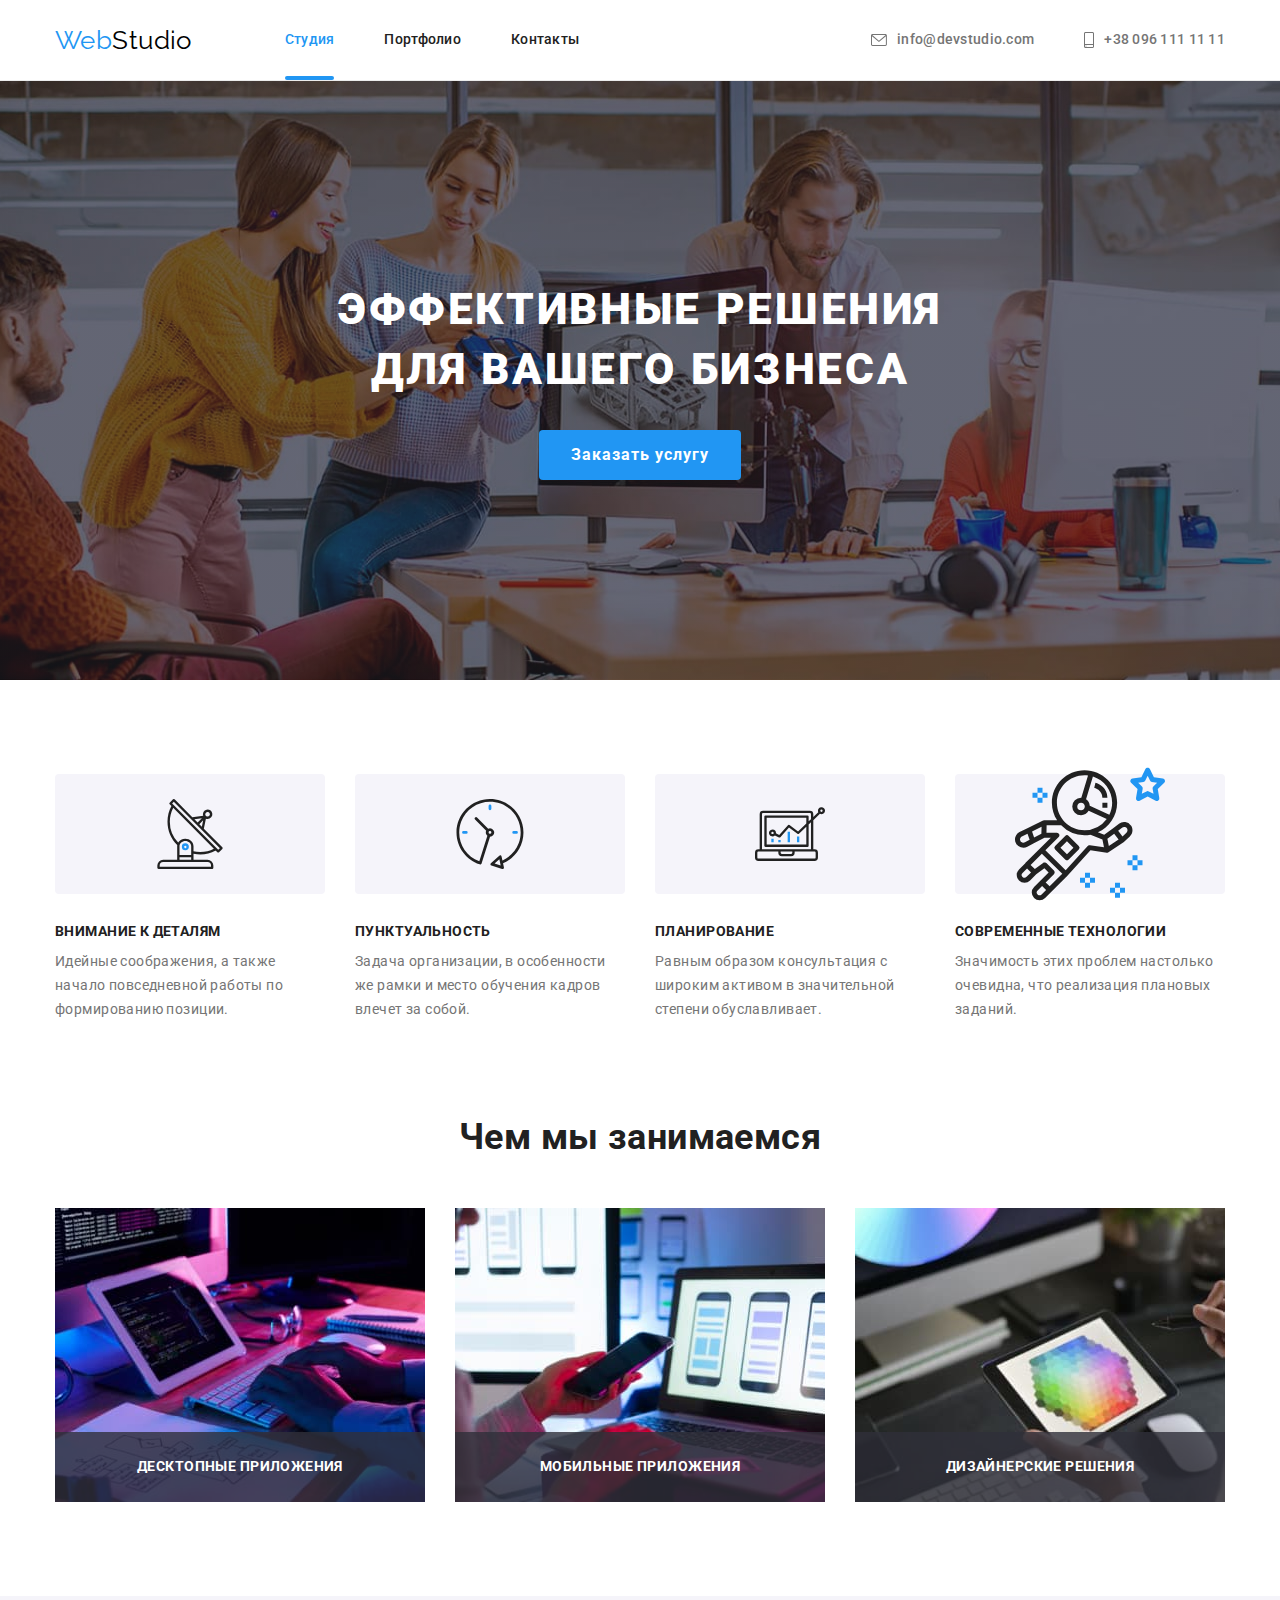
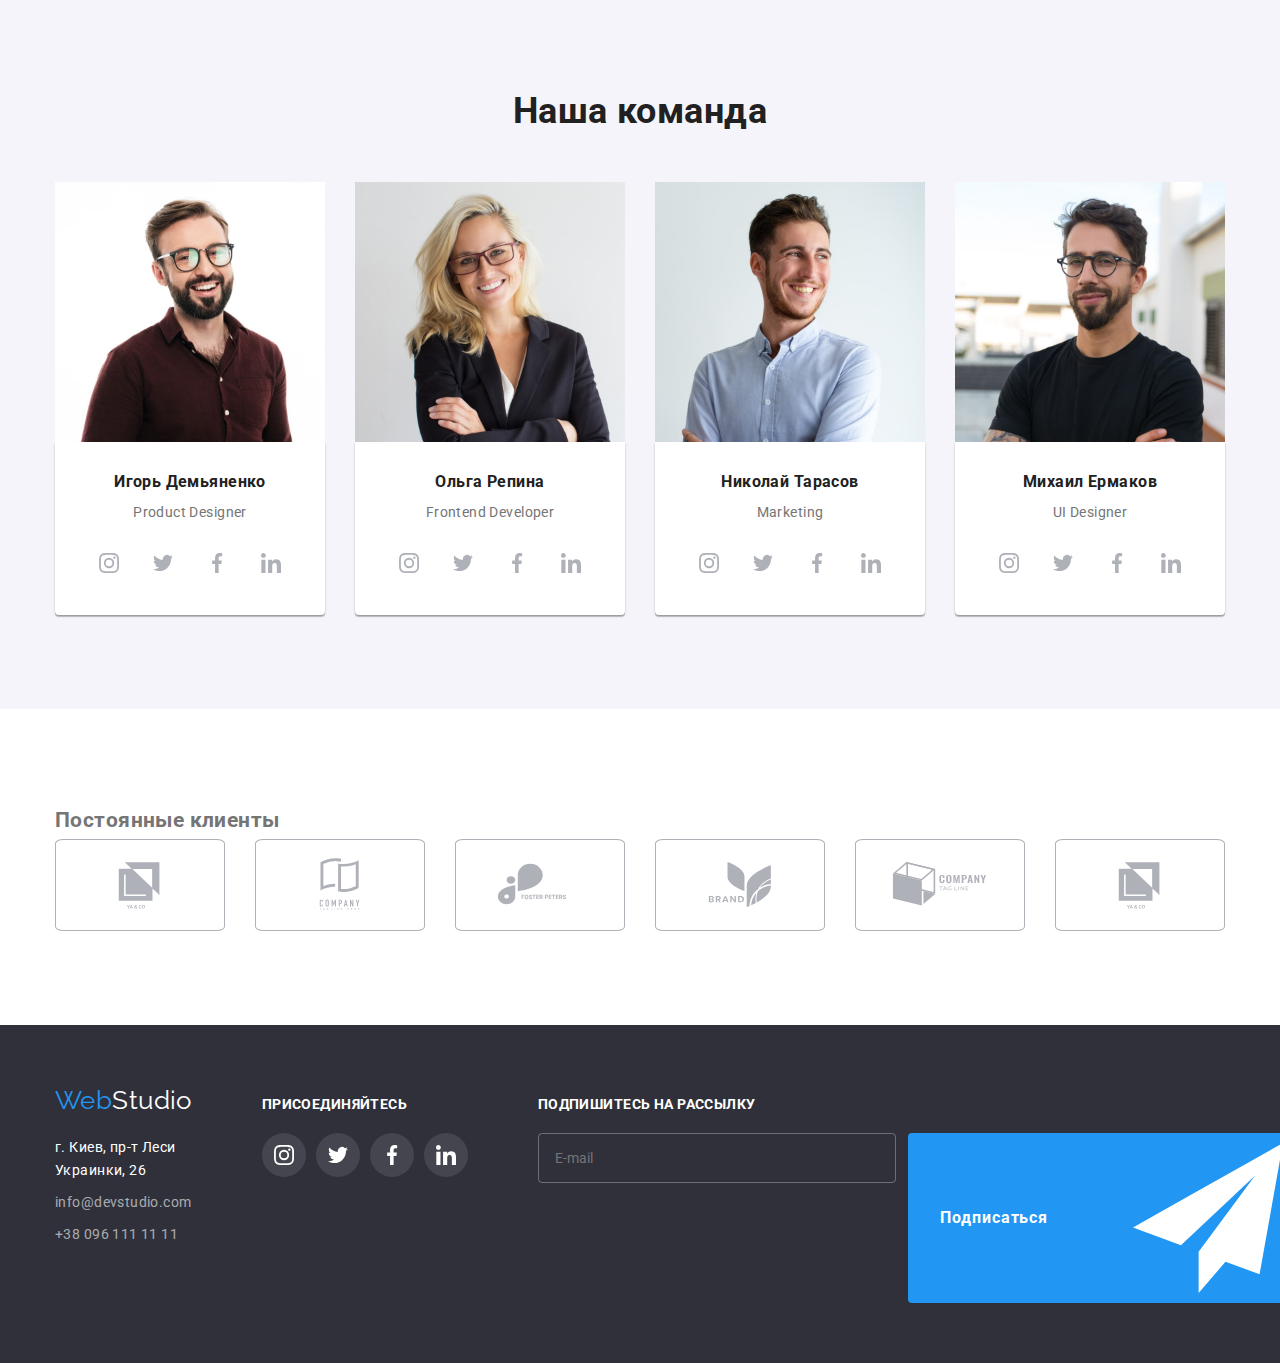
==== commit c34195cc: "fix bem" ====
--- a/index.html
+++ b/index.html
@@ -22,36 +22,34 @@
     <header class="page-header">
       <div class="container page-header__container">
         <nav class="page-header__nav">
-          <a href="./index.html" class="logo link"
+          <a href="./index.html" class="logo-link"
             >Web<span class="page-header__logo-text">Studio</span></a
           >
-          <ul class="site-nav list">
-            <li class="item site-nav__item">
-              <a href="" class="link site-nav__link site-nav__link--current"
+          <ul class="site-nav">
+            <li class="site-nav__item">
+              <a href="" class="site-nav__link site-nav__link--current"
                 >Студия</a
               >
             </li>
-            <li class="item site-nav__item">
-              <a href="./portfolio.html" class="link site-nav__link"
-                >Портфолио</a
-              >
-            </li>
-            <li class="item site-nav__item">
-              <a href="" class="link site-nav__link">Контакты</a>
+            <li class="site-nav__item">
+              <a href="./portfolio.html" class="site-nav__link">Портфолио</a>
+            </li>
+            <li class="site-nav__item">
+              <a href="" class="site-nav__link">Контакты</a>
             </li>
           </ul>
         </nav>
-        <ul class="contact-nav list">
-          <li class="item contact-nav__item">
-            <a href="mailto:info@devstudio.com" class="link contact-nav__link">
+        <ul class="contact-nav">
+          <li class="contact-nav__item">
+            <a href="mailto:info@devstudio.com" class="contact-nav__link">
               <svg class="contact-nav__icon" width="16" height="12">
                 <use href="./images/sprite.svg#icon-envelope"></use>
               </svg>
               info@devstudio.com
             </a>
           </li>
-          <li class="item contact-nav__item">
-            <a href="tel:+380961111111" class="link contact-nav__link">
+          <li class="contact-nav__item">
+            <a href="tel:+380961111111" class="contact-nav__link">
               <svg class="contact-nav__icon" width="10" height="16">
                 <use href="./images/sprite.svg#icon-smartphone"></use>
               </svg>
@@ -65,8 +63,8 @@
     <main>
       <!-- Представление - hero -->
       <section class="hero">
-        <div class="overlay">
-          <h1 class="hero-title">
+        <div class="hero__overlay">
+          <h1 class="hero__title">
             Эффективные решения <br />для вашего бизнеса
           </h1>
           <button type="button" class="button primary" data-modal-open>
@@ -76,53 +74,53 @@
       </section>
 
       <!-- Особенности - feature -->
-      <section class="section">
+      <section class="section feature">
         <div class="container">
-          <h2 class="section-title visually-hidden">Особенности</h2>
-          <ul class="list feature-list">
-            <li class="feature-item">
-              <div class="feature-icon-box">
-                <svg class="feature-icon">
+          <h2 class="section__title section__title--hidden">Особенности</h2>
+          <ul class="feature__list">
+            <li class="feature__item">
+              <div class="feature__icon-box">
+                <svg class="feature__icon">
                   <use href="./images/sprite.svg#icon-antenna"></use>
                 </svg>
               </div>
-              <h3 class="title feature-list-title">Внимание к деталям</h3>
+              <h3 class="title feature__list-title">Внимание к деталям</h3>
               <p>
                 Идейные соображения, а также начало повседневной работы по
                 формированию позиции.
               </p>
             </li>
-            <li class="feature-item">
-              <div class="feature-icon-box">
-                <svg class="feature-icon">
+            <li class="feature__item">
+              <div class="feature__icon-box">
+                <svg class="feature__icon">
                   <use href="./images/sprite.svg#icon-clock"></use>
                 </svg>
               </div>
-              <h3 class="title feature-list-title">Пунктуальность</h3>
+              <h3 class="title feature__list-title">Пунктуальность</h3>
               <p>
                 Задача организации, в особенности же рамки и место обучения
                 кадров влечет за собой.
               </p>
             </li>
-            <li class="feature-item">
-              <div class="feature-icon-box">
-                <svg class="feature-icon">
+            <li class="feature__item">
+              <div class="feature__icon-box">
+                <svg class="feature__icon">
                   <use href="./images/sprite.svg#icon-diagram"></use>
                 </svg>
               </div>
-              <h3 class="title feature-list-title">Планирование</h3>
+              <h3 class="title feature__list-title">Планирование</h3>
               <p>
                 Равным образом консультация с широким активом в значительной
                 степени обуславливает.
               </p>
             </li>
-            <li class="feature-item">
-              <div class="feature-icon-box">
-                <svg class="feature-icon">
+            <li class="feature__item">
+              <div class="feature__icon-box">
+                <svg class="feature__-icon">
                   <use href="./images/sprite.svg#icon-astronaut"></use>
                 </svg>
               </div>
-              <h3 class="title feature-list-title">Современные технологии</h3>
+              <h3 class="title feature__list-title">Современные технологии</h3>
               <p>
                 Значимость этих проблем настолько очевидна, что реализация
                 плановых заданий.
@@ -133,38 +131,38 @@
       </section>
 
       <!-- Чем мы занимаемся -->
-      <section class="section work-section">
+      <section class="section work">
         <div class="container">
-          <h2 class="section-title">Чем мы занимаемся</h2>
-          <ul class="list work-list">
-            <li class="work-item">
+          <h2 class="section__title">Чем мы занимаемся</h2>
+          <ul class="work__list">
+            <li class="work__item">
               <img
                 src="./images/do1.jpg"
                 alt="десктопные приложения"
                 width="370"
               />
-              <div class="work-box">
-                <p class="work-text">десктопные приложения</p>
-              </div>
-            </li>
-            <li class="work-item">
+              <div class="work__box">
+                <p class="work__text">десктопные приложения</p>
+              </div>
+            </li>
+            <li class="work__item">
               <img
                 src="./images/do2.jpg"
                 alt="мобильные приложения"
                 width="370"
               />
-              <div class="work-box">
-                <p class="work-text">мобильные приложения</p>
-              </div>
-            </li>
-            <li class="work-item">
+              <div class="work__box">
+                <p class="work__text">мобильные приложения</p>
+              </div>
+            </li>
+            <li class="work__item">
               <img
                 src="./images/do3.jpg"
                 alt="дизайнерские решения"
                 width="370"
               />
-              <div class="work-box">
-                <p class="work-text">дизайнерские решения</p>
+              <div class="work__box">
+                <p class="work__text">дизайнерские решения</p>
               </div>
             </li>
           </ul>
@@ -172,44 +170,44 @@
       </section>
 
       <!-- Наша команда -->
-      <section class="section team-section">
+      <section class="section team">
         <div class="container">
-          <h2 class="section-title">Наша команда</h2>
-          <ul class="list team-list">
-            <li class="team-item">
+          <h2 class="section__title">Наша команда</h2>
+          <ul class="team__list">
+            <li class="team__item">
               <img
                 src="./images/team1.jpg"
                 alt="фото Игоря Демьяненко"
                 width="270"
               />
-              <div class="team-box">
-                <h3 class="title team-list-title">Игорь Демьяненко</h3>
+              <div class="team__box">
+                <h3 class="title team__list-title">Игорь Демьяненко</h3>
                 <p lang="en">Product Designer</p>
-                <ul class="icon-list-team">
-                  <li class="icon-item-team">
-                    <a href="/" class="link icon-link-team">
-                      <svg class="icon-team">
+                <ul class="team__list-icon">
+                  <li class="team__item-icon">
+                    <a href="/" class="team__link-icon">
+                      <svg class="team__icon">
                         <use href="./images/sprite.svg#icon-instagram"></use>
                       </svg>
                     </a>
                   </li>
-                  <li class="icon-item-team">
-                    <a href="/" class="link icon-link-team">
-                      <svg class="icon-team">
+                  <li class="team__item-icon">
+                    <a href="/" class="team__link-icon">
+                      <svg class="team__icon">
                         <use href="./images/sprite.svg#icon-twitter"></use>
                       </svg>
                     </a>
                   </li>
-                  <li class="icon-item-team">
-                    <a href="/" class="link icon-link-team">
-                      <svg class="icon-team">
+                  <li class="team__item-icon">
+                    <a href="/" class="team__link-icon">
+                      <svg class="team__icon">
                         <use href="./images/sprite.svg#icon-facebook"></use>
                       </svg>
                     </a>
                   </li>
-                  <li class="icon-item-team">
-                    <a href="/" class="link icon-link-team">
-                      <svg class="icon-team">
+                  <li class="team__item-icon">
+                    <a href="/" class="team__link-icon">
+                      <svg class="team__icon">
                         <use href="./images/sprite.svg#icon-linkedin"></use>
                       </svg>
                     </a>
@@ -217,40 +215,40 @@
                 </ul>
               </div>
             </li>
-            <li class="team-item">
+            <li class="team__item">
               <img
                 src="./images/team2.jpg"
                 alt="фото Ольги Репиной"
                 width="270"
               />
-              <div class="team-box">
-                <h3 class="title team-list-title">Ольга Репина</h3>
+              <div class="team__box">
+                <h3 class="title team__list-title">Ольга Репина</h3>
                 <p lang="en">Frontend Developer</p>
-                <ul class="icon-list-team">
-                  <li class="icon-item-team">
-                    <a href="/" class="link icon-link-team">
-                      <svg class="icon-team">
+                <ul class="team__list-icon">
+                  <li class="team__item-icon">
+                    <a href="/" class="team__link-icon">
+                      <svg class="team__icon">
                         <use href="./images/sprite.svg#icon-instagram"></use>
                       </svg>
                     </a>
                   </li>
-                  <li class="icon-item-team">
-                    <a href="/" class="link icon-link-team">
-                      <svg class="icon-team">
+                  <li class="team__item-icon">
+                    <a href="/" class="team__link-icon">
+                      <svg class="team__icon">
                         <use href="./images/sprite.svg#icon-twitter"></use>
                       </svg>
                     </a>
                   </li>
-                  <li class="icon-item-team">
-                    <a href="/" class="link icon-link-team">
-                      <svg class="icon-team">
+                  <li class="team__item-icon">
+                    <a href="/" class="team__link-icon">
+                      <svg class="team__icon">
                         <use href="./images/sprite.svg#icon-facebook"></use>
                       </svg>
                     </a>
                   </li>
-                  <li class="icon-item-team">
-                    <a href="/" class="link icon-link-team">
-                      <svg class="icon-team">
+                  <li class="team__item-icon">
+                    <a href="/" class="team__link-icon">
+                      <svg class="team__icon">
                         <use href="./images/sprite.svg#icon-linkedin"></use>
                       </svg>
                     </a>
@@ -258,40 +256,40 @@
                 </ul>
               </div>
             </li>
-            <li class="team-item">
+            <li class="team__item">
               <img
                 src="./images/team3.jpg"
                 alt="фото Николая Тарасова"
                 width="270"
               />
-              <div class="team-box">
-                <h3 class="title team-list-title">Николай Тарасов</h3>
+              <div class="team__box">
+                <h3 class="title team__list-title">Николай Тарасов</h3>
                 <p lang="en">Marketing</p>
-                <ul class="icon-list-team">
-                  <li class="icon-item-team">
-                    <a href="/" class="link icon-link-team">
-                      <svg class="icon-team">
+                <ul class="team__list-icon">
+                  <li class="team__item-icon">
+                    <a href="/" class="team__link-icon">
+                      <svg class="team__icon">
                         <use href="./images/sprite.svg#icon-instagram"></use>
                       </svg>
                     </a>
                   </li>
-                  <li class="icon-item-team">
-                    <a href="/" class="link icon-link-team">
-                      <svg class="icon-team">
+                  <li class="team__item-icon">
+                    <a href="/" class="team__link-icon">
+                      <svg class="team__icon">
                         <use href="./images/sprite.svg#icon-twitter"></use>
                       </svg>
                     </a>
                   </li>
-                  <li class="icon-item-team">
-                    <a href="/" class="link icon-link-team">
-                      <svg class="icon-team">
+                  <li class="team__item-icon">
+                    <a href="/" class="team__link-icon">
+                      <svg class="team__icon">
                         <use href="./images/sprite.svg#icon-facebook"></use>
                       </svg>
                     </a>
                   </li>
-                  <li class="icon-item-team">
-                    <a href="/" class="link icon-link-team">
-                      <svg class="icon-team">
+                  <li class="team__item-icon">
+                    <a href="/" class="team__link-icon">
+                      <svg class="team__icon">
                         <use href="./images/sprite.svg#icon-linkedin"></use>
                       </svg>
                     </a>
@@ -299,40 +297,40 @@
                 </ul>
               </div>
             </li>
-            <li class="team-item">
+            <li class="team__item">
               <img
                 src="./images/team4.jpg"
                 alt="фото Михаила Ермакова"
                 width="270"
               />
-              <div class="team-box">
-                <h3 class="title team-list-title">Михаил Ермаков</h3>
+              <div class="team__box">
+                <h3 class="title team__list-title">Михаил Ермаков</h3>
                 <p lang="en">UI Designer</p>
-                <ul class="icon-list-team">
-                  <li class="icon-item-team">
-                    <a href="/" class="link icon-link-team">
-                      <svg class="icon-team">
+                <ul class="team__list-icon">
+                  <li class="team__item-icon">
+                    <a href="/" class="team__link-icon">
+                      <svg class="team__icon">
                         <use href="./images/sprite.svg#icon-instagram"></use>
                       </svg>
                     </a>
                   </li>
-                  <li class="icon-item-team">
-                    <a href="/" class="link icon-link-team">
-                      <svg class="icon-team">
+                  <li class="team__item-icon">
+                    <a href="/" class="team__link-icon">
+                      <svg class="team__icon">
                         <use href="./images/sprite.svg#icon-twitter"></use>
                       </svg>
                     </a>
                   </li>
-                  <li class="icon-item-team">
-                    <a href="/" class="link icon-link-team">
-                      <svg class="icon-team">
+                  <li class="team__item-icon">
+                    <a href="/" class="team__link-icon">
+                      <svg class="team__icon">
                         <use href="./images/sprite.svg#icon-facebook"></use>
                       </svg>
                     </a>
                   </li>
-                  <li class="icon-item-team">
-                    <a href="/" class="link icon-link-team">
-                      <svg class="icon-team">
+                  <li class="team__item-icon">
+                    <a href="/" class="team__link-icon">
+                      <svg class="team__icon">
                         <use href="./images/sprite.svg#icon-linkedin"></use>
                       </svg>
                     </a>
@@ -345,48 +343,48 @@
       </section>
 
       <!-- Постоянные клиенты -->
-      <section class="section">
+      <section class="section client">
         <div class="container">
           <h2 class="section-title">Постоянные клиенты</h2>
-          <ul class="client-list">
-            <li class="client-item">
-              <a href="/" class="client-link">
-                <svg class="client-icon">
+          <ul class="client__list">
+            <li class="client__item">
+              <a href="/" class="client__link">
+                <svg class="client__icon">
                   <use href="./images/sprite.svg#icon-logo1"></use>
                 </svg>
               </a>
             </li>
-            <li class="client-item">
-              <a href="/" class="client-link">
-                <svg class="client-icon">
+            <li class="client__item">
+              <a href="/" class="client__link">
+                <svg class="client__icon">
                   <use href="./images/sprite.svg#icon-logo2"></use>
                 </svg>
               </a>
             </li>
-            <li class="client-item">
-              <a href="/" class="client-link">
-                <svg class="client-icon">
+            <li class="client__item">
+              <a href="/" class="client__link">
+                <svg class="client__icon">
                   <use href="./images/sprite.svg#icon-logo3"></use>
                 </svg>
               </a>
             </li>
-            <li class="client-item">
-              <a href="/" class="client-link">
-                <svg class="client-icon">
+            <li class="client__item">
+              <a href="/" class="client__link">
+                <svg class="client__icon">
                   <use href="./images/sprite.svg#icon-logo4"></use>
                 </svg>
               </a>
             </li>
-            <li class="client-item">
-              <a href="/" class="client-link">
-                <svg class="client-icon">
+            <li class="client__item">
+              <a href="/" class="client__link">
+                <svg class="client__icon">
                   <use href="./images/sprite.svg#icon-logo5"></use>
                 </svg>
               </a>
             </li>
-            <li class="client-item">
-              <a href="/" class="client-link">
-                <svg class="client-icon">
+            <li class="client__item">
+              <a href="/" class="client__link">
+                <svg class="client__icon">
                   <use href="./images/sprite.svg#icon-logo6"></use>
                 </svg>
               </a>
@@ -398,81 +396,87 @@
 
     <!-- Модальное окно -->
     <div class="backdrop is-hidden" data-modal>
-      <div class="modal-box">
-        <b class="modal-box-text">Оставьте свои данные, мы вам перезвоним</b>
+      <div class="backdrop__box">
+        <b class="modal-form__box-text"
+          >Оставьте свои данные, мы вам перезвоним</b
+        >
         <form action="" class="modal-form">
-          <div class="form-field">
-            <label for="user-name" class="form-label">Имя</label>
-            <div class="box-input">
+          <div class="modal-form__form-field">
+            <label for="user-name" class="modal-form__label">Имя</label>
+            <div class="modal-form__box-input">
               <input
                 type="text"
                 name="user-name"
                 id="user-name"
-                class="form-input"
-              />
-              <svg class="icon-modal">
+                class="modal-form__input"
+              />
+              <svg class="modal-form__icon">
                 <use href="./images/sprite.svg#icon-person"></use>
               </svg>
             </div>
           </div>
 
-          <div class="form-field">
-            <label for="user-tel" class="form-label">Телефон</label>
-            <div class="box-input">
+          <div class="modal-form__form-field">
+            <label for="user-tel" class="modal-form__label">Телефон</label>
+            <div class="modal-form__box-input">
               <input
                 type="tel"
                 name="user-tel"
                 id="user-tel"
-                class="form-input"
-              />
-              <svg class="icon-modal">
+                class="modal-form__input"
+              />
+              <svg class="modal-form__icon">
                 <use href="./images/sprite.svg#icon-phone"></use>
               </svg>
             </div>
           </div>
 
-          <div class="form-field">
-            <label for="user-mail" class="form-label">Почта</label>
-            <div class="box-input">
+          <div class="modal-form__form-field">
+            <label for="user-mail" class="modal-form__label">Почта</label>
+            <div class="modal-form__box-input">
               <input
                 type="email"
                 name="user-mail"
                 id="user-mail"
-                class="form-input"
-              />
-              <svg class="icon-modal">
+                class="modal-form__input"
+              />
+              <svg class="modal-form__icon">
                 <use href="./images/sprite.svg#icon-email"></use>
               </svg>
             </div>
           </div>
 
-          <div class="form-field form-field-forth">
-            <label for="comment" class="form-label">Комментарий</label>
+          <div class="modal-form__form-field modal-form__form-field-forth">
+            <label for="comment" class="modal-form__label">Комментарий</label>
             <textarea
               name="comment"
               id="comment"
               rows="10"
               placeholder="Введите текст"
-              class="form-input form-textarea"
+              class="modal-form__input modal-form__textarea"
             ></textarea>
           </div>
 
-          <div class="form-field-policy">
-            <input class="checkbox" type="checkbox" name="policy" id="policy" />
-            <span class="icon-checkbox"></span>
-            <label class="label-checkbox" for="policy"
+          <div class="modal-form__field-policy">
+            <input
+              class="modal-form__checkbox"
+              type="checkbox"
+              name="policy"
+              id="policy"
+            />
+            <span class="modal-form__icon-checkbox"></span>
+            <label class="modal-form__label-checkbox" for="policy"
               >Соглашаюсь с рассылкой и принимаю
-              <a href="" class="link-contract">Условия договора</a>
+              <a href="" class="modal-form__link-contract">Условия договора</a>
             </label>
           </div>
 
-          <div class="form-field-btn">
-            <button type="submit" class="button primary btn-send">
-              Отправить
-            </button>
+          <div class="modal-form__field-btn">
+            <button type="submit" class="button primary">Отправить</button>
           </div>
         </form>
-        <button class="button modal-btn" data-modal-close>
+
+        <button class="button modal__btn-close" data-modal-close>
           <svg class="modal-icon">
             <use href="./images/sprite.svg#icon-close-black-18dp-2-1"></use>
           </svg>
@@ -484,25 +488,25 @@
     <footer class="page-footer">
       <div class="container page-footer__container">
         <div class="page-footer__container-logo">
-          <a href="/" class="logo link page-footer__logo"
+          <a href="/" class="logo-link page-footer__logo-link"
             >Web<span class="page-footer__logo-text">Studio</span></a
           >
           <address class="page-footer__adress">
-            <ul class="page-footer__adress-list list">
+            <ul class="page-footer__adress-list">
               <li class="page-footer__adress-item">
-                <a href="" class="link page-footer__adress-link"
+                <a href="" class="page-footer__adress-link"
                   >г. Киев, пр-т Леси Украинки, 26</a
                 >
               </li>
               <li class="page-footer__adress-item">
                 <a
                   href="mailto:info@devstudio.com"
-                  class="link page-footer__mail-tel"
+                  class="page-footer__mail-tel"
                   >info@devstudio.com</a
                 >
               </li>
               <li class="page-footer__adress-item">
-                <a href="tel:+380961111111" class="link page-footer__mail-tel"
+                <a href="tel:+380961111111" class="page-footer__mail-tel"
                   >+38 096 111 11 11</a
                 >
               </li>
@@ -512,30 +516,30 @@
 
         <div class="page-footer__container-icon">
           <p>присоединяйтесь</p>
-          <ul class="list page-footer__icon-list">
+          <ul class="page-footer__icon-list">
             <li class="page-footer__icon-item">
-              <a href="/" class="link page-footer__icon-link">
+              <a href="/" class="page-footer__icon-link">
                 <svg class="page-footer__icon">
                   <use href="./images/sprite.svg#icon-instagram"></use>
                 </svg>
               </a>
             </li>
             <li class="page-footer__icon-item">
-              <a href="/" class="link page-footer__icon-link">
+              <a href="/" class="page-footer__icon-link">
                 <svg class="page-footer__icon">
                   <use href="./images/sprite.svg#icon-twitter"></use>
                 </svg>
               </a>
             </li>
             <li class="page-footer__icon-item">
-              <a href="/" class="link page-footer__icon-link">
+              <a href="/" class="page-footer__icon-link">
                 <svg class="page-footer__icon">
                   <use href="./images/sprite.svg#icon-facebook"></use>
                 </svg>
               </a>
             </li>
             <li class="page-footer__icon-item">
-              <a href="/" class="link page-footer__icon-link">
+              <a href="/" class="page-footer__icon-link">
                 <svg class="page-footer__icon">
                   <use href="./images/sprite.svg#icon-linkedin"></use>
                 </svg>
@@ -556,7 +560,10 @@
                 id="subscribe"
                 placeholder="E-mail"
               />
-              <button type="submit" class="button primary page-footer__subscribe-btn">
+              <button
+                type="submit"
+                class="button primary page-footer__subscribe-btn"
+              >
                 Подписаться
                 <svg class="modal-icon page-footer__subscribe-icon">
                   <use href="./images/sprite.svg#icon-icon-send"></use>
--- a/css/main.min.css
+++ b/css/main.min.css
@@ -1,2 +1,2 @@
-:root{--primery-text-color: #757575;--title-text-color: #212121;--acсent-text-color: #2196f3;--white-text-color: #ffffff;--contact-text-color: rgba(255, 255, 255, 0.6);--primary-background-color: #2196f3;--acсent-background-color: #188ce8;--secondary-background-color: #f5f4fa;--section-background-color: #2f303a;--border-color: #eeeeee}.visually-hidden{position:absolute;width:1px;height:1px;margin:-1px;border:0;padding:0;white-space:nowrap;clip-path:inset(100%);clip:rect(0 0 0 0);overflow:hidden}body{padding-top:80px;background-color:var(--white-text-color);color:var(--primery-text-color);font-family:Roboto, sans-serif;font-size:14px;line-height:1.71;letter-spacing:0.03em}.list{list-style:none}a{text-decoration:none}h1,h2,h3,ul,p{margin:0;padding:0}ul{list-style:none}img{display:block;max-width:100%;height:auto}.title{color:var(--title-text-color)}.section{padding-top:94px;padding-bottom:94px}.section-title{margin-bottom:50px;color:var(--title-text-color);font-weight:700;font-size:36px;line-height:1.17;text-align:center}.container{width:1200px;padding-left:15px;padding-right:15px;margin-left:auto;margin-right:auto}.button{border-radius:4px;color:var(--title-text-color);font-family:inherit;cursor:pointer;border:none;font-family:Roboto, sans-serif;font-weight:500;font-size:16px}.button.primary{min-width:200px;min-height:50px;padding:10px 32px;color:var(--white-text-color);background-color:var(--primary-background-color);font-weight:700;line-height:1.88;letter-spacing:0.06em;transition:background-color 250ms cubic-bezier(0.4, 0, 0.2, 1),box-shadow 250ms cubic-bezier(0.4, 0, 0.2, 1)}.button.primary:hover,.button.primary:focus{background-color:var(--acсent-background-color);box-shadow:0px 4px 4px rgba(0,0,0,0.15)}.button.secondary{padding:6px 22px;background-color:var(--secondary-background-color);line-height:1.63;letter-spacing:0.03em;transition:background-color 250ms cubic-bezier(0.4, 0, 0.2, 1),color 250ms cubic-bezier(0.4, 0, 0.2, 1),box-shadow 250ms cubic-bezier(0.4, 0, 0.2, 1)}.button.secondary:hover,.button.secondary:focus{box-shadow:0px 3px 1px rgba(0,0,0,0.1),0px 1px 2px rgba(0,0,0,0.08),0px 2px 2px rgba(0,0,0,0.12);color:var(--white-text-color);background-color:var(--primary-background-color)}.logo{color:var(--acсent-text-color);font-family:Raleway, arial;font-size:26px;line-height:1.19}.page-header__logo-text{color:black}.page-footer__container-logo{flex-grow:1}.page-footer__logo{display:block;margin-bottom:20px}.page-footer__logo-text{color:#ffffff}.backdrop{position:fixed;background-color:rgba(0,0,0,0.2);top:0;left:0;width:100%;height:100%;opacity:1;transition:opacity 250ms cubic-bezier(0.4, 0, 0.2, 1)}.backdrop.is-hidden{opacity:0;pointer-events:none}.backdrop.is-hidden .modal-box{transform:translate(-50%, -50%) scale(0.9)}.modal-box{position:absolute;top:50%;left:50%;padding:40px;min-width:528px;min-height:581px;background-color:var(--white-text-color);transform:translate(-50%, -50%) scale(1);transition:transorm 250ms cubic-bezier(0.4, 0, 0.2, 1)}.modal-btn{position:absolute;top:0;right:0;transform:translate(-8px, 8px);display:flex;align-items:center;justify-content:center;width:30px;height:30px;padding:0;background-color:var(--white-text-color);border:4px solid rgba(0,0,0,0.1);border-radius:50%}.modal-box-text{display:block;margin-bottom:12px;font-weight:500;font-size:20px;line-height:1.15;letter-spacing:0.03em;color:var(--title-text-color);text-align:center}.modal-form{width:448px;margin-left:auto;margin-right:auto}.form-field{display:flex;flex-direction:column;margin-bottom:10px}.form-field-forth{margin-bottom:0}.form-label{margin-bottom:4px;font-size:12px;line-height:1.17;letter-spacing:0.01em}.form-input{width:448px;height:40px;padding-left:30px;border:1px solid rgba(33,33,33,0.2);border-radius:4px}.form-input:focus ~ .icon-modal{fill:var(--primary-background-color)}.form-input:focus{border:1px solid #2196f3;border-radius:4px;cursor:pointer}.box-input{position:relative}.icon-modal{position:absolute;top:50%;left:12px;display:inline-block;width:18px;height:18px;transform:translateY(-50%);transition:fill 250ms cubic-bezier(0.4, 0, 0.2, 1)}.form-textarea{padding:12px 16px;height:120px;resize:none}.form-textarea::placeholder{color:rgba(117,117,117,0.5)}.form-field-policy{display:flex;align-items:center;justify-content:center;margin-bottom:30px;margin-top:20px}.link-contract{text-decoration-line:underline;color:var(--acсent-text-color)}.checkbox{position:absolute;appearance:none;-webkit-appearance:none}.label-checkbox{display:block}.icon-checkbox{display:block;width:16px;height:15px;margin-right:10px;border:2px solid #212121;border-radius:2px}.checkbox:checked+.icon-checkbox{background-color:var(--acсent-background-color);border-color:var(--acсent-background-color);background-image:url(../images/check-icon.svg);background-size:contain;background-origin:border-box}.form-field-btn{display:flex;align-items:center;justify-content:center}.page-header{position:fixed;width:100%;top:0;left:0;background-color:var(--white-text-color);border-bottom:1px solid #ececec;z-index:1}.page-header__container{display:flex;align-items:center}.page-header__nav{display:flex;align-items:center}.site-nav{display:flex;margin-left:93px}.site-nav__item:not(:last-child){margin-right:50px}.site-nav__link{display:block;padding-top:32px;padding-bottom:32px;color:var(--title-text-color);font-weight:500;font-size:14px;line-height:1.14;letter-spacing:0.02em;transition:color 250ms cubic-bezier(0.4, 0, 0.2, 1)}.site-nav__link--current{color:var(--acсent-text-color)}.site-nav__link:focus,.site-nav__link:hover{color:var(--acсent-text-color)}.contact-nav{display:flex;margin-left:auto}.contact-nav__link{display:flex;align-items:center;color:var(--primery-text-color);font-weight:500;font-size:14px;line-height:1.14;letter-spacing:0.02em;transition:color 250ms cubic-bezier(0.4, 0, 0.2, 1)}.contact-nav__link:hover,.contact-nav__link:focus{color:var(--acсent-text-color)}.contact-nav__item{display:flex;align-items:center}.contact-nav__item:not(:last-child){margin-right:50px}.contact-nav__icon{margin-right:10px;fill:currentColor}.site-nav__link--current{position:relative}.site-nav__link--current::after{position:absolute;display:inline-block;content:'';width:100%;height:4px;bottom:0;left:0;background-color:var(--primary-background-color);border-radius:2px}.hero{text-align:center;background-color:var(--section-background-color)}.hero-title{margin-bottom:30px;color:var(--white-text-color);font-weight:900;font-size:44px;line-height:1.36;letter-spacing:0.06em;text-transform:uppercase}.overlay{max-width:1600px;margin-left:auto;margin-right:auto;padding-top:200px;padding-bottom:200px;background-image:linear-gradient(rgba(47,48,58,0.4), rgba(47,48,58,0.4)),url(../images/fon-min.jpg);background-repeat:no-repeat;background-size:cover;background-position:center}.feature-list-title{margin-bottom:10px;font-size:14px;line-height:1.14;text-transform:uppercase}.feature-list{display:flex}.feature-item{width:calc((100%-90px) / 4);margin-right:30px}.feature-item:nth-child(4n){margin-right:0}.feature-icon-box{display:flex;align-items:center;justify-content:center;margin-bottom:30px;width:270px;height:120px;background:#f5f4fa;border-radius:4px}.feature-icon{width:70px;height:70px}.work-section{padding-top:0}.work-list{display:flex}.work-item{position:relative;margin-right:30px}.work-item:last-child{margin-right:0}.work-box{display:flex;align-items:center;justify-content:center;position:absolute;bottom:0;left:0;width:100%;height:70px;background:rgba(47,48,58,0.8)}.work-text{color:var(--white-text-color);font-weight:700;line-height:1.14;text-transform:uppercase}.team-section{background-color:var(--secondary-background-color)}.team-list-title{margin-bottom:10px;font-size:16px;line-height:1.19}.team-list{display:flex}.team-item{margin-right:30px}.team-item:last-child{margin-right:0}.team-box{padding-top:30px;padding-bottom:30px;text-align:center;background-color:#fff;box-shadow:0px 1px 3px rgba(0,0,0,0.12),0px 1px 1px rgba(0,0,0,0.14),0px 2px 1px rgba(0,0,0,0.2);border-radius:0px 0px 4px 4px}.icon-list-team{display:flex;justify-content:center;margin-top:16px}.icon-item-team{width:44px;height:44px;margin-right:10px}.icon-item-team:last-child{margin-right:0}.icon-link-team{display:flex;align-items:center;justify-content:center;width:100%;height:100%;border-radius:50%;transition:background-color 250ms cubic-bezier(0.4, 0, 0.2, 1)}.icon-link-team:hover,.icon-link-team:focus{background-color:var(--primary-background-color)}.icon-link-team:hover .icon-team,.icon-link-team:focus .icon-team{fill:#ffffff}.icon-team{width:20px;height:20px;fill:#afb1b8;transition:fill 250ms cubic-bezier(0.4, 0, 0.2, 1)}.client-list{display:flex}.client-item{width:170px;height:92px;margin-right:30px}.client-item:last-child{margin-right:0}.client-link{display:flex;align-items:center;justify-content:center;width:100%;height:100%;border:1px solid #afb1b8;border-radius:5%;transition:border 250ms cubic-bezier(0.4, 0, 0.2, 1)}.client-link:hover,.client-link:focus{border:1px solid var(--acсent-text-color)}.client-icon{width:106px;height:60px;fill:#afb1b8;transition:fill 250ms cubic-bezier(0.4, 0, 0.2, 1)}.client-icon:hover .client-icon,.client-icon:focus .client-icon{fill:var(--acсent-text-color)}.page-footer{background-color:var(--section-background-color);padding-top:60px;padding-bottom:60px}.page-footer__container{display:flex;align-items:baseline}.page-footer__adress{font-style:normal}.page-footer__adress-item{margin-bottom:8px}.page-footer__adress-item:last-child{margin-bottom:0}.page-footer__adress-link{color:var(--white-text-color);transition:color 250ms cubic-bezier(0.4, 0, 0.2, 1)}.page-footer__mail-tel{color:var(--contact-text-color);transition:color 250ms cubic-bezier(0.4, 0, 0.2, 1)}.page-footer__adress-link:hover,.page-footer__adress-link:focus,.page-footer__mail-tel:hover,page-footer__mail-tel:focus{color:var(--acсent-text-color)}.page-footer__container-icon{margin-left:70px;font-weight:bold;line-height:1.14;text-transform:uppercase;color:#ffffff}.page-footer__icon-list{display:flex;justify-content:center;margin-top:20px}.page-footer__icon-item{width:44px;height:44px;margin-right:10px}.page-footer__icon-item:last-child{margin-right:0}.page-footer__icon-link{display:flex;align-items:center;justify-content:center;width:100%;height:100%;background-color:rgba(255,255,255,0.1);border-radius:50%;transition:background-color 250ms cubic-bezier(0.4, 0, 0.2, 1)}.page-footer__icon-link:hover,.page-footer__icon-link:focus{background-color:var(--acсent-background-color)}.page-footer__icon{width:20px;height:20px;align-items:baseline;fill:#ffffff}.page-footer__subscribe-container{display:flex;align-items:center;margin-top:20px}.page-footer__form{display:flex}.page-footer__input{width:358px;height:50px;padding-left:16px;border:1px solid rgba(255,255,255,0.3);border-radius:4px;background-color:inherit;transition:color 250ms cubic-bezier(0.4, 0, 0.2, 1)}.page-footer__input:focus{color:#ffffff}.page-footer__subscribe-btn{display:flex;align-items:center;margin-left:12px}.page-footer__subscribe-icon{margin-left:10px}.examples-title{margin-bottom:4px;color:var(--title-text-color);font-size:18px;line-height:2;letter-spacing:0.06em}.examples-text{color:var(--primery-text-color);font-size:16px;line-height:1.87}.filter-list{display:flex;flex-wrap:wrap;justify-content:center;margin-bottom:50px}.filter-item{margin-right:8px}.filter-item:last-child{margin-right:0}.examples-list{display:flex;flex-wrap:wrap}.examples-item{width:370px;margin-right:30px;margin-bottom:30px}.examples-item:nth-child(3n){margin-right:0}.examples-item:nth-last-child(-n+3){margin-bottom:0}.examples-link{display:block;transition:box-shadow 250ms cubic-bezier(0.4, 0, 0.2, 1)}.examples-link:hover,.examples-link:focus{box-shadow:0px 1px 1px rgba(0,0,0,0.12),0px 4px 4px rgba(0,0,0,0.06),1px 4px 6px rgba(0,0,0,0.16)}.examples-link:hover .overlay-box::before,.examples-link:focus .overlay-box::before,.examples-link:hover .overlay-text,.examples-link:focus .overlay-text{transform:translateY(0)}.examples-box{border-right:1px solid var(--border-color);border-bottom:1px solid var(--border-color);border-left:1px solid var(--border-color);padding:20px 24px}.overlay-box{position:relative;overflow:hidden}.overlay-box::before{position:absolute;display:inline-block;content:'';width:100%;height:100%;background-color:rgba(33,150,243,0.9);transform:translateY(294px);transition:opacity 250ms cubic-bezier(0.4, 0, 0.2, 1),transform 250ms cubic-bezier(0.4, 0, 0.2, 1)}.overlay-text{position:absolute;display:flex;align-items:center;justify-content:center;padding:63px 24px;top:0;left:0;width:100%;height:100%;font-size:18px;line-height:1.56;color:var(--white-text-color);transform:translateY(294px);transition:opacity 250ms cubic-bezier(0.4, 0, 0.2, 1),transform 250ms cubic-bezier(0.4, 0, 0.2, 1)}
+:root{--primery-text-color: #757575;--title-text-color: #212121;--acсent-text-color: #2196f3;--white-text-color: #ffffff;--contact-text-color: rgba(255, 255, 255, 0.6);--primary-background-color: #2196f3;--acсent-background-color: #188ce8;--secondary-background-color: #f5f4fa;--section-background-color: #2f303a;--border-color: #eeeeee}.section__title--hidden{position:absolute;width:1px;height:1px;margin:-1px;border:0;padding:0;white-space:nowrap;clip-path:inset(100%);clip:rect(0 0 0 0);overflow:hidden}body{padding-top:80px;background-color:var(--white-text-color);color:var(--primery-text-color);font-family:Roboto, sans-serif;font-size:14px;line-height:1.71;letter-spacing:0.03em}a{text-decoration:none}h1,h2,h3,ul,p{margin:0;padding:0}ul{list-style:none}img{display:block;max-width:100%;height:auto}.title{color:var(--title-text-color)}.section{padding-top:94px;padding-bottom:94px}.section__title{margin-bottom:50px;color:var(--title-text-color);font-weight:700;font-size:36px;line-height:1.17;text-align:center}.container{width:1200px;padding-left:15px;padding-right:15px;margin-left:auto;margin-right:auto}.button{border-radius:4px;color:var(--title-text-color);font-family:inherit;cursor:pointer;border:none;font-family:Roboto, sans-serif;font-weight:500;font-size:16px}.button.primary{min-width:200px;min-height:50px;padding:10px 32px;color:var(--white-text-color);background-color:var(--primary-background-color);font-weight:700;line-height:1.88;letter-spacing:0.06em;transition:background-color 250ms cubic-bezier(0.4, 0, 0.2, 1),box-shadow 250ms cubic-bezier(0.4, 0, 0.2, 1)}.button.primary:hover,.button.primary:focus{background-color:var(--acсent-background-color);box-shadow:0px 4px 4px rgba(0,0,0,0.15)}.button.secondary{padding:6px 22px;background-color:var(--secondary-background-color);line-height:1.63;letter-spacing:0.03em;transition:background-color 250ms cubic-bezier(0.4, 0, 0.2, 1),color 250ms cubic-bezier(0.4, 0, 0.2, 1),box-shadow 250ms cubic-bezier(0.4, 0, 0.2, 1)}.button.secondary:hover,.button.secondary:focus{box-shadow:0px 3px 1px rgba(0,0,0,0.1),0px 1px 2px rgba(0,0,0,0.08),0px 2px 2px rgba(0,0,0,0.12);color:var(--white-text-color);background-color:var(--primary-background-color)}.logo-link{color:var(--acсent-text-color);font-family:Raleway, arial;font-size:26px;line-height:1.19}.page-header__logo-text{color:black}.page-footer__container-logo{flex-grow:1}.page-footer__logo-link{display:block;margin-bottom:20px}.page-footer__logo-text{color:#ffffff}.backdrop{position:fixed;background-color:rgba(0,0,0,0.2);top:0;left:0;width:100%;height:100%;opacity:1;transition:opacity 250ms cubic-bezier(0.4, 0, 0.2, 1)}.backdrop.is-hidden{opacity:0;pointer-events:none}.backdrop__box{position:absolute;top:50%;left:50%;padding:40px;min-width:528px;min-height:581px;background-color:var(--white-text-color);transform:translate(-50%, -50%) scale(1);transition:transorm 250ms cubic-bezier(0.4, 0, 0.2, 1)}.backdrop.is-hidden .modal__box{transform:translate(-50%, -50%) scale(0.9)}.modal__btn-close{position:absolute;top:0;right:0;transform:translate(-8px, 8px);display:flex;align-items:center;justify-content:center;width:30px;height:30px;padding:0;background-color:var(--white-text-color);border:4px solid rgba(0,0,0,0.1);border-radius:50%}.modal-form__box-text{display:block;margin-bottom:12px;font-weight:500;font-size:20px;line-height:1.15;letter-spacing:0.03em;color:var(--title-text-color);text-align:center}.modal-form{width:448px;margin-left:auto;margin-right:auto}.modal-form__form-field{display:flex;flex-direction:column;margin-bottom:10px}.modal-form__form-field-forth{margin-bottom:0}.modal-form__label{margin-bottom:4px;font-size:12px;line-height:1.17;letter-spacing:0.01em}.modal-form__box-input{position:relative}.modal-form__input{width:448px;height:40px;padding-left:30px;border:1px solid rgba(33,33,33,0.2);border-radius:4px}.modal-form__input:focus ~ .icon-modal{fill:var(--primary-background-color)}.modal-form__input:focus{border:1px solid #2196f3;border-radius:4px;cursor:pointer}.modal-form__icon{position:absolute;top:50%;left:12px;display:inline-block;width:18px;height:18px;transform:translateY(-50%);transition:fill 250ms cubic-bezier(0.4, 0, 0.2, 1)}.modal-form__textarea{padding:12px 16px;height:120px;resize:none}.modal-form__textarea::placeholder{color:rgba(117,117,117,0.5)}.modal-form__field-policy{display:flex;align-items:center;justify-content:center;margin-bottom:30px;margin-top:20px}.modal-form__link-contract{text-decoration-line:underline;color:var(--acсent-text-color)}.modal-form__checkbox{position:absolute;appearance:none;-webkit-appearance:none}.modal-form__label-checkbox{display:block}.modal-form__icon-checkbox{display:block;width:16px;height:15px;margin-right:10px;border:2px solid #212121;border-radius:2px}.modal-form__checkbox:checked+.modal-form__icon-checkbox{background-color:var(--acсent-background-color);border-color:var(--acсent-background-color);background-image:url(../images/check-icon.svg);background-size:contain;background-origin:border-box}.modal-form__field-btn{display:flex;align-items:center;justify-content:center}.page-header{position:fixed;width:100%;top:0;left:0;background-color:var(--white-text-color);border-bottom:1px solid #ececec;z-index:1}.page-header__container{display:flex;align-items:center}.page-header__nav{display:flex;align-items:center}.site-nav{display:flex;margin-left:93px}.site-nav__item:not(:last-child){margin-right:50px}.site-nav__link{display:block;padding-top:32px;padding-bottom:32px;color:var(--title-text-color);font-weight:500;font-size:14px;line-height:1.14;letter-spacing:0.02em;transition:color 250ms cubic-bezier(0.4, 0, 0.2, 1)}.site-nav__link:focus,.site-nav__link:hover{color:var(--acсent-text-color)}.site-nav__link--current{color:var(--acсent-text-color)}.contact-nav{display:flex;margin-left:auto}.contact-nav__link{display:flex;align-items:center;color:var(--primery-text-color);font-weight:500;font-size:14px;line-height:1.14;letter-spacing:0.02em;transition:color 250ms cubic-bezier(0.4, 0, 0.2, 1)}.contact-nav__link:hover,.contact-nav__link:focus{color:var(--acсent-text-color)}.contact-nav__item{display:flex;align-items:center}.contact-nav__item:not(:last-child){margin-right:50px}.contact-nav__icon{margin-right:10px;fill:currentColor}.site-nav__link--current{position:relative}.site-nav__link--current::after{position:absolute;display:inline-block;content:'';width:100%;height:4px;bottom:0;left:0;background-color:var(--primary-background-color);border-radius:2px}.hero{text-align:center;background-color:var(--section-background-color)}.hero__title{margin-bottom:30px;color:var(--white-text-color);font-weight:900;font-size:44px;line-height:1.36;letter-spacing:0.06em;text-transform:uppercase}.hero__overlay{max-width:1600px;margin-left:auto;margin-right:auto;padding-top:200px;padding-bottom:200px;background-image:linear-gradient(rgba(47,48,58,0.4), rgba(47,48,58,0.4)),url(../images/fon-min.jpg);background-repeat:no-repeat;background-size:cover;background-position:center}.feature__list{display:flex}.feature__item{width:calc((100%-90px) / 4);margin-right:30px}.feature__item:nth-child(4n){margin-right:0}.feature__icon-box{display:flex;align-items:center;justify-content:center;margin-bottom:30px;width:270px;height:120px;background:#f5f4fa;border-radius:4px}.feature__icon{width:70px;height:70px}.feature__list-title{margin-bottom:10px;font-size:14px;line-height:1.14;text-transform:uppercase}.work{padding-top:0}.work__list{display:flex}.work__item{position:relative;margin-right:30px}.work__item:last-child{margin-right:0}.work__box{display:flex;align-items:center;justify-content:center;position:absolute;bottom:0;left:0;width:100%;height:70px;background:rgba(47,48,58,0.8)}.work__text{color:var(--white-text-color);font-weight:700;line-height:1.14;text-transform:uppercase}.team{background-color:var(--secondary-background-color)}.team__list{display:flex}.team__item{margin-right:30px}.team__item:last-child{margin-right:0}.team__box{padding-top:30px;padding-bottom:30px;text-align:center;background-color:#fff;box-shadow:0px 1px 3px rgba(0,0,0,0.12),0px 1px 1px rgba(0,0,0,0.14),0px 2px 1px rgba(0,0,0,0.2);border-radius:0px 0px 4px 4px}.team__list-title{margin-bottom:10px;font-size:16px;line-height:1.19}.team__list-icon{display:flex;justify-content:center;margin-top:16px}.team__item-icon{width:44px;height:44px;margin-right:10px}.team__item-icon:last-child{margin-right:0}.team__link-icon{display:flex;align-items:center;justify-content:center;width:100%;height:100%;border-radius:50%;transition:background-color 250ms cubic-bezier(0.4, 0, 0.2, 1)}.team__link-icon:hover,.team__link-icon:focus{background-color:var(--primary-background-color)}.team__icon{width:20px;height:20px;fill:#afb1b8;transition:fill 250ms cubic-bezier(0.4, 0, 0.2, 1)}.team__link-icon:hover .team__icon,.team__link-icon:focus .team__icon{fill:#ffffff}.client__list{display:flex}.client__item{width:170px;height:92px;margin-right:30px}.client__item:last-child{margin-right:0}.client__link{display:flex;align-items:center;justify-content:center;width:100%;height:100%;border:1px solid #afb1b8;border-radius:5%;transition:border 250ms cubic-bezier(0.4, 0, 0.2, 1)}.client__link:hover,.client__link:focus{border:1px solid var(--acсent-text-color)}.client__icon{width:106px;height:60px;fill:#afb1b8;transition:fill 250ms cubic-bezier(0.4, 0, 0.2, 1)}.client__link:hover .client__icon,.client__link:focus .client__icon{fill:var(--acсent-text-color)}.page-footer{background-color:var(--section-background-color);padding-top:60px;padding-bottom:60px}.page-footer__container{display:flex;align-items:baseline}.page-footer__adress{font-style:normal}.page-footer__adress-item{margin-bottom:8px}.page-footer__adress-item:last-child{margin-bottom:0}.page-footer__adress-link{color:var(--white-text-color);transition:color 250ms cubic-bezier(0.4, 0, 0.2, 1)}.page-footer__adress-link:hover,.page-footer__adress-link:focus{color:var(--acсent-text-color)}.page-footer__mail-tel{color:var(--contact-text-color);transition:color 250ms cubic-bezier(0.4, 0, 0.2, 1)}.page-footer__mail-tel:hover,.page-footer__mail-tel:focus{color:var(--acсent-text-color)}.page-footer__container-icon{margin-left:70px;font-weight:bold;line-height:1.14;text-transform:uppercase;color:#ffffff}.page-footer__icon-list{display:flex;justify-content:center;margin-top:20px}.page-footer__icon-item{width:44px;height:44px;margin-right:10px}.page-footer__icon-item:last-child{margin-right:0}.page-footer__icon-link{display:flex;align-items:center;justify-content:center;width:100%;height:100%;background-color:rgba(255,255,255,0.1);border-radius:50%;transition:background-color 250ms cubic-bezier(0.4, 0, 0.2, 1)}.page-footer__icon-link:hover,.page-footer__icon-link:focus{background-color:var(--acсent-background-color)}.page-footer__icon{width:20px;height:20px;align-items:baseline;fill:#ffffff}.page-footer__subscribe-container{display:flex;align-items:center;margin-top:20px}.page-footer__form{display:flex}.page-footer__input{width:358px;height:50px;padding-left:16px;border:1px solid rgba(255,255,255,0.3);border-radius:4px;background-color:inherit;transition:color 250ms cubic-bezier(0.4, 0, 0.2, 1)}.page-footer__input:focus{color:#ffffff}.page-footer__subscribe-btn{display:flex;align-items:center;margin-left:12px}.page-footer__subscribe-icon{margin-left:10px}.examples-title{margin-bottom:4px;color:var(--title-text-color);font-size:18px;line-height:2;letter-spacing:0.06em}.examples-text{color:var(--primery-text-color);font-size:16px;line-height:1.87}.filter-list{display:flex;flex-wrap:wrap;justify-content:center;margin-bottom:50px}.filter-item{margin-right:8px}.filter-item:last-child{margin-right:0}.examples-list{display:flex;flex-wrap:wrap}.examples-item{width:370px;margin-right:30px;margin-bottom:30px}.examples-item:nth-child(3n){margin-right:0}.examples-item:nth-last-child(-n+3){margin-bottom:0}.examples-link{display:block;transition:box-shadow 250ms cubic-bezier(0.4, 0, 0.2, 1)}.examples-link:hover,.examples-link:focus{box-shadow:0px 1px 1px rgba(0,0,0,0.12),0px 4px 4px rgba(0,0,0,0.06),1px 4px 6px rgba(0,0,0,0.16)}.examples-box{border-right:1px solid var(--border-color);border-bottom:1px solid var(--border-color);border-left:1px solid var(--border-color);padding:20px 24px}.overlay-box{position:relative;overflow:hidden}.overlay-box::before{position:absolute;display:inline-block;content:'';width:100%;height:100%;background-color:rgba(33,150,243,0.9);transform:translateY(294px);transition:opacity 250ms cubic-bezier(0.4, 0, 0.2, 1),transform 250ms cubic-bezier(0.4, 0, 0.2, 1)}.examples-link:hover .overlay-box::before,.examples-link:focus .overlay-box::before{transform:translateY(0)}.overlay-text{position:absolute;display:flex;align-items:center;justify-content:center;padding:63px 24px;top:0;left:0;width:100%;height:100%;font-size:18px;line-height:1.56;color:var(--white-text-color);transform:translateY(294px);transition:opacity 250ms cubic-bezier(0.4, 0, 0.2, 1),transform 250ms cubic-bezier(0.4, 0, 0.2, 1)}.examples-link:hover .overlay-text,.examples-link:focus .overlay-text{transform:translateY(0)}
 /*# sourceMappingURL=main.min.css.map */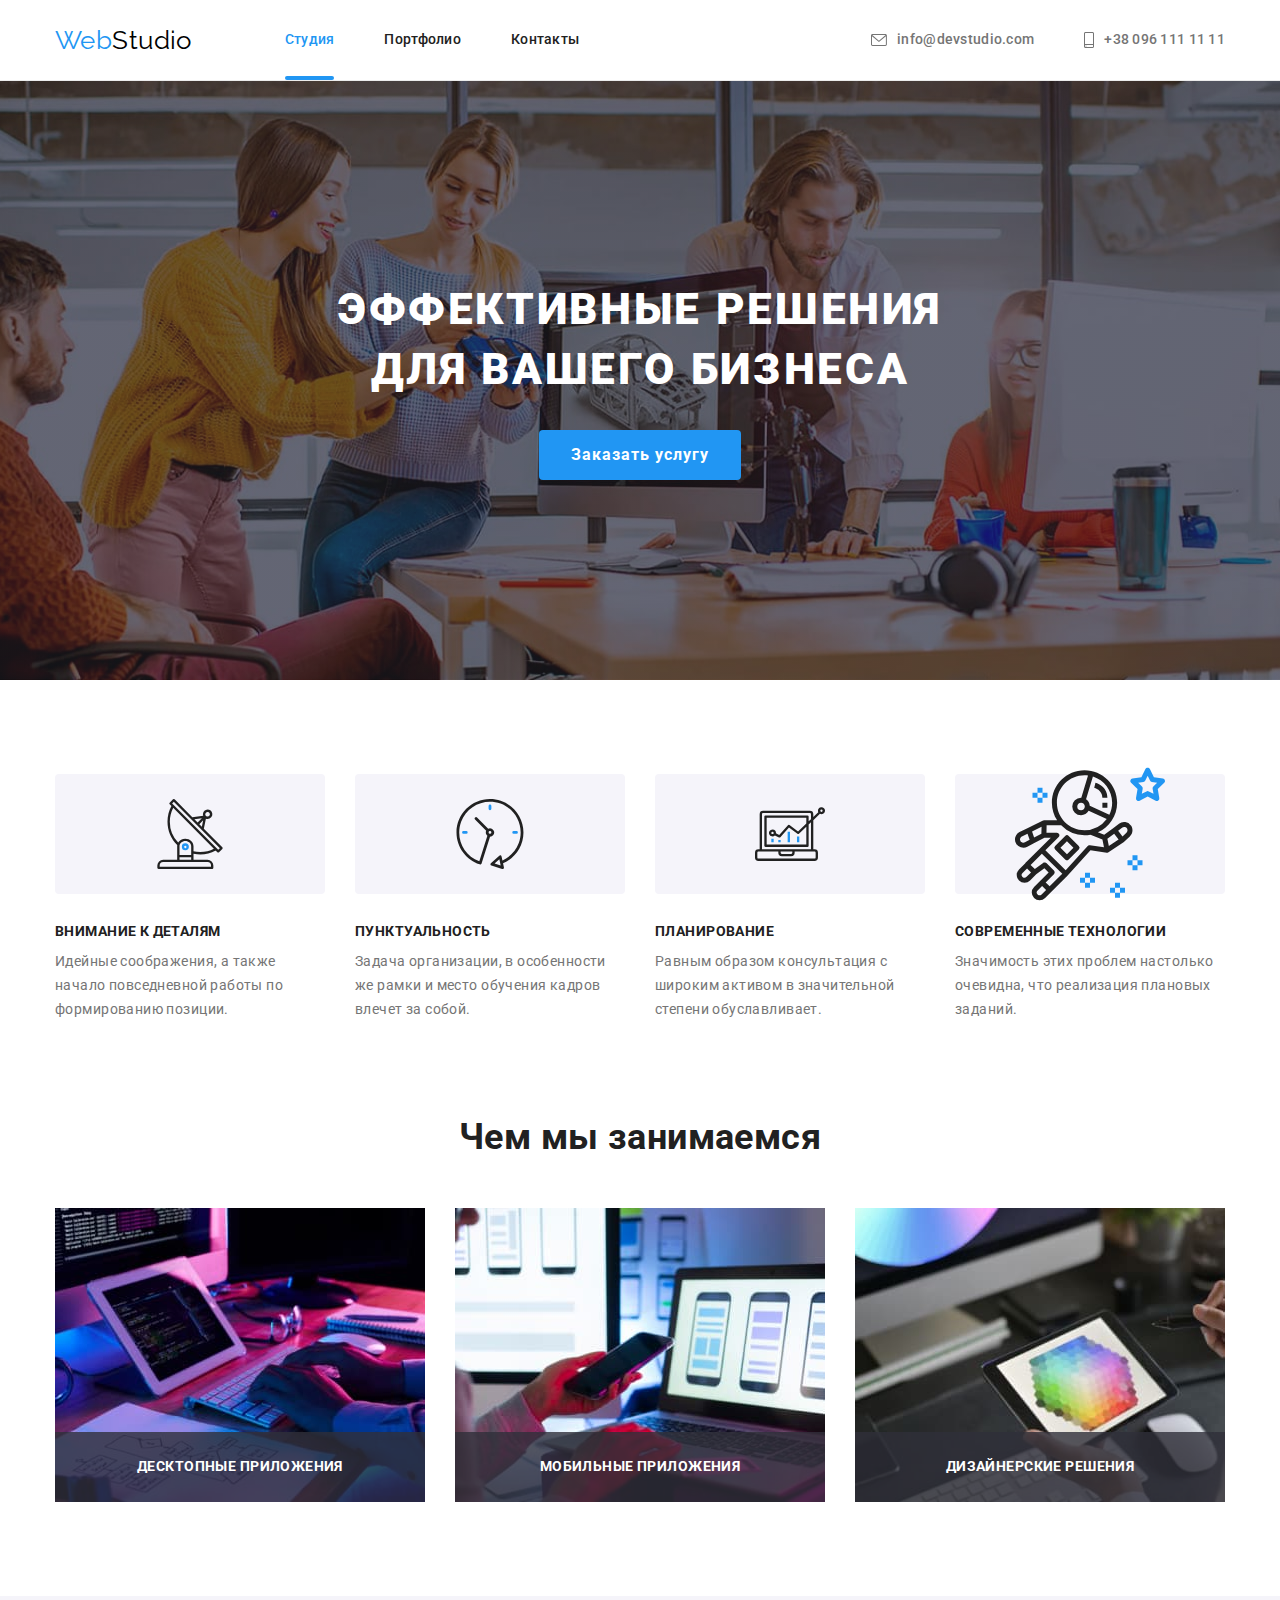
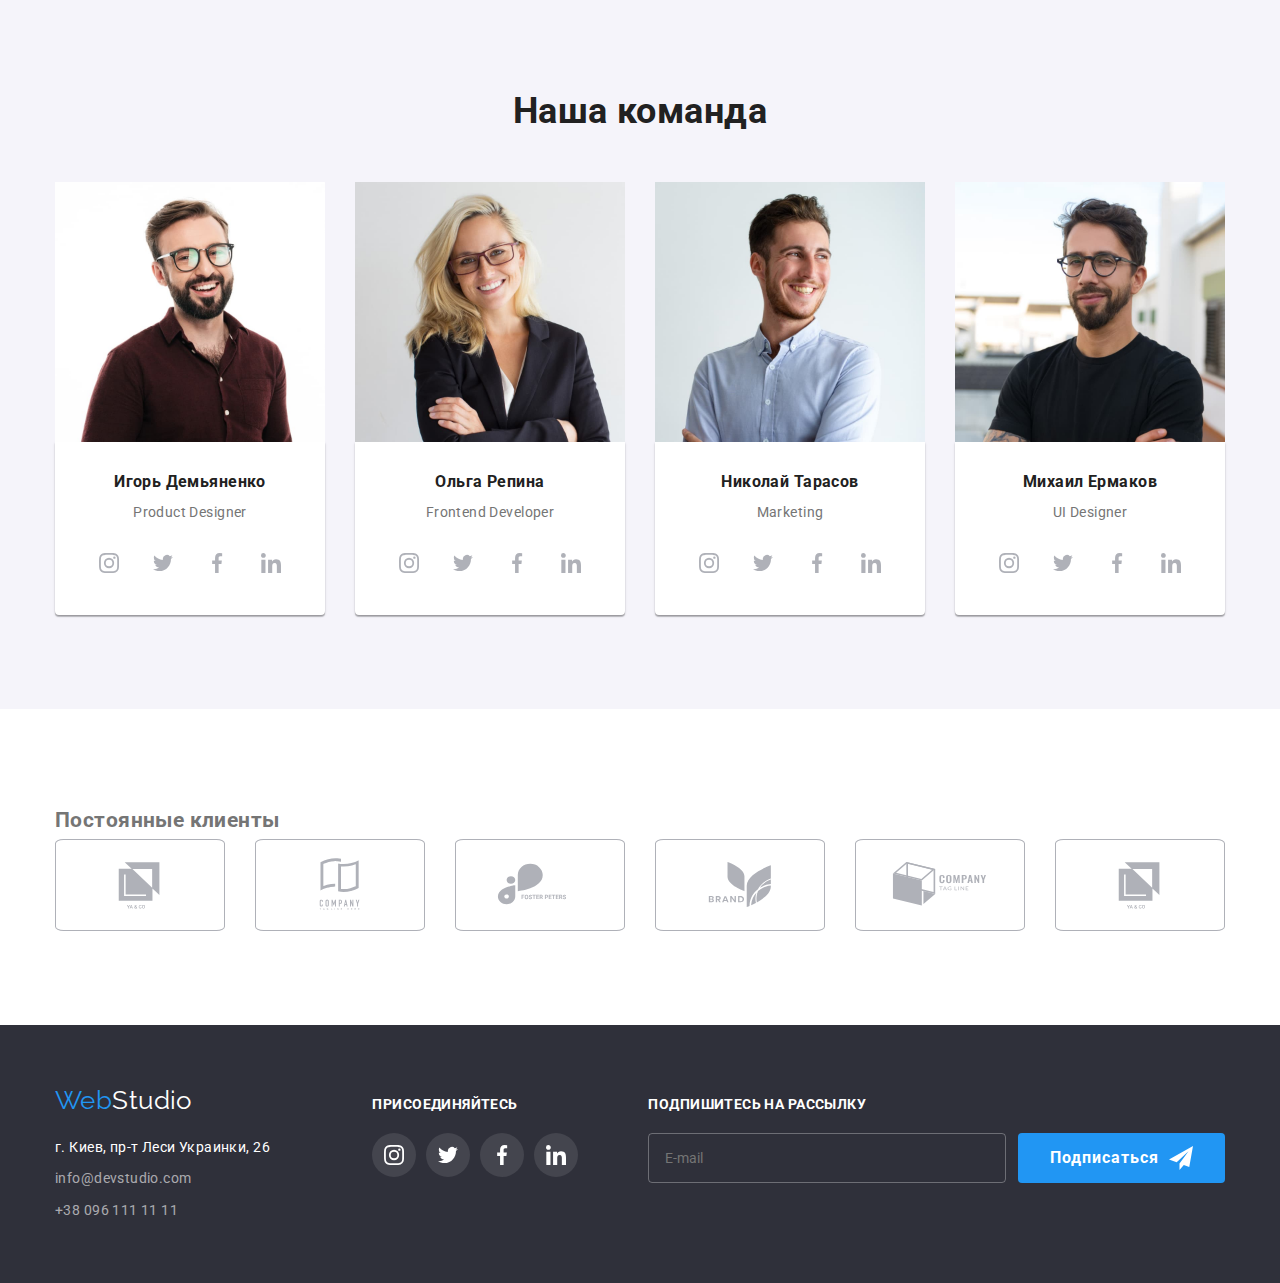
==== commit 203e2750: "fix styles" ====
--- a/index.html
+++ b/index.html
@@ -465,8 +465,8 @@
               id="policy"
             />
             <span class="modal-form__icon-checkbox"></span>
-            <label class="modal-form__label-checkbox" for="policy"
-              >Соглашаюсь с рассылкой и принимаю
+            <label class="modal-form__label-checkbox" for="policy">
+              Соглашаюсь с рассылкой и принимаю
               <a href="" class="modal-form__link-contract">Условия договора</a>
             </label>
           </div>
@@ -477,7 +477,7 @@
         </form>
 
         <button class="button modal__btn-close" data-modal-close>
-          <svg class="modal-icon">
+          <svg class="modal__btn-close-icon">
             <use href="./images/sprite.svg#icon-close-black-18dp-2-1"></use>
           </svg>
         </button>
@@ -565,7 +565,7 @@
                 class="button primary page-footer__subscribe-btn"
               >
                 Подписаться
-                <svg class="modal-icon page-footer__subscribe-icon">
+                <svg class="page-footer__subscribe-icon">
                   <use href="./images/sprite.svg#icon-icon-send"></use>
                 </svg>
               </button>
--- a/css/main.min.css
+++ b/css/main.min.css
@@ -1,2 +1,2 @@
-:root{--primery-text-color: #757575;--title-text-color: #212121;--acсent-text-color: #2196f3;--white-text-color: #ffffff;--contact-text-color: rgba(255, 255, 255, 0.6);--primary-background-color: #2196f3;--acсent-background-color: #188ce8;--secondary-background-color: #f5f4fa;--section-background-color: #2f303a;--border-color: #eeeeee}.section__title--hidden{position:absolute;width:1px;height:1px;margin:-1px;border:0;padding:0;white-space:nowrap;clip-path:inset(100%);clip:rect(0 0 0 0);overflow:hidden}body{padding-top:80px;background-color:var(--white-text-color);color:var(--primery-text-color);font-family:Roboto, sans-serif;font-size:14px;line-height:1.71;letter-spacing:0.03em}a{text-decoration:none}h1,h2,h3,ul,p{margin:0;padding:0}ul{list-style:none}img{display:block;max-width:100%;height:auto}.title{color:var(--title-text-color)}.section{padding-top:94px;padding-bottom:94px}.section__title{margin-bottom:50px;color:var(--title-text-color);font-weight:700;font-size:36px;line-height:1.17;text-align:center}.container{width:1200px;padding-left:15px;padding-right:15px;margin-left:auto;margin-right:auto}.button{border-radius:4px;color:var(--title-text-color);font-family:inherit;cursor:pointer;border:none;font-family:Roboto, sans-serif;font-weight:500;font-size:16px}.button.primary{min-width:200px;min-height:50px;padding:10px 32px;color:var(--white-text-color);background-color:var(--primary-background-color);font-weight:700;line-height:1.88;letter-spacing:0.06em;transition:background-color 250ms cubic-bezier(0.4, 0, 0.2, 1),box-shadow 250ms cubic-bezier(0.4, 0, 0.2, 1)}.button.primary:hover,.button.primary:focus{background-color:var(--acсent-background-color);box-shadow:0px 4px 4px rgba(0,0,0,0.15)}.button.secondary{padding:6px 22px;background-color:var(--secondary-background-color);line-height:1.63;letter-spacing:0.03em;transition:background-color 250ms cubic-bezier(0.4, 0, 0.2, 1),color 250ms cubic-bezier(0.4, 0, 0.2, 1),box-shadow 250ms cubic-bezier(0.4, 0, 0.2, 1)}.button.secondary:hover,.button.secondary:focus{box-shadow:0px 3px 1px rgba(0,0,0,0.1),0px 1px 2px rgba(0,0,0,0.08),0px 2px 2px rgba(0,0,0,0.12);color:var(--white-text-color);background-color:var(--primary-background-color)}.logo-link{color:var(--acсent-text-color);font-family:Raleway, arial;font-size:26px;line-height:1.19}.page-header__logo-text{color:black}.page-footer__container-logo{flex-grow:1}.page-footer__logo-link{display:block;margin-bottom:20px}.page-footer__logo-text{color:#ffffff}.backdrop{position:fixed;background-color:rgba(0,0,0,0.2);top:0;left:0;width:100%;height:100%;opacity:1;transition:opacity 250ms cubic-bezier(0.4, 0, 0.2, 1)}.backdrop.is-hidden{opacity:0;pointer-events:none}.backdrop__box{position:absolute;top:50%;left:50%;padding:40px;min-width:528px;min-height:581px;background-color:var(--white-text-color);transform:translate(-50%, -50%) scale(1);transition:transorm 250ms cubic-bezier(0.4, 0, 0.2, 1)}.backdrop.is-hidden .modal__box{transform:translate(-50%, -50%) scale(0.9)}.modal__btn-close{position:absolute;top:0;right:0;transform:translate(-8px, 8px);display:flex;align-items:center;justify-content:center;width:30px;height:30px;padding:0;background-color:var(--white-text-color);border:4px solid rgba(0,0,0,0.1);border-radius:50%}.modal-form__box-text{display:block;margin-bottom:12px;font-weight:500;font-size:20px;line-height:1.15;letter-spacing:0.03em;color:var(--title-text-color);text-align:center}.modal-form{width:448px;margin-left:auto;margin-right:auto}.modal-form__form-field{display:flex;flex-direction:column;margin-bottom:10px}.modal-form__form-field-forth{margin-bottom:0}.modal-form__label{margin-bottom:4px;font-size:12px;line-height:1.17;letter-spacing:0.01em}.modal-form__box-input{position:relative}.modal-form__input{width:448px;height:40px;padding-left:30px;border:1px solid rgba(33,33,33,0.2);border-radius:4px}.modal-form__input:focus ~ .icon-modal{fill:var(--primary-background-color)}.modal-form__input:focus{border:1px solid #2196f3;border-radius:4px;cursor:pointer}.modal-form__icon{position:absolute;top:50%;left:12px;display:inline-block;width:18px;height:18px;transform:translateY(-50%);transition:fill 250ms cubic-bezier(0.4, 0, 0.2, 1)}.modal-form__textarea{padding:12px 16px;height:120px;resize:none}.modal-form__textarea::placeholder{color:rgba(117,117,117,0.5)}.modal-form__field-policy{display:flex;align-items:center;justify-content:center;margin-bottom:30px;margin-top:20px}.modal-form__link-contract{text-decoration-line:underline;color:var(--acсent-text-color)}.modal-form__checkbox{position:absolute;appearance:none;-webkit-appearance:none}.modal-form__label-checkbox{display:block}.modal-form__icon-checkbox{display:block;width:16px;height:15px;margin-right:10px;border:2px solid #212121;border-radius:2px}.modal-form__checkbox:checked+.modal-form__icon-checkbox{background-color:var(--acсent-background-color);border-color:var(--acсent-background-color);background-image:url(../images/check-icon.svg);background-size:contain;background-origin:border-box}.modal-form__field-btn{display:flex;align-items:center;justify-content:center}.page-header{position:fixed;width:100%;top:0;left:0;background-color:var(--white-text-color);border-bottom:1px solid #ececec;z-index:1}.page-header__container{display:flex;align-items:center}.page-header__nav{display:flex;align-items:center}.site-nav{display:flex;margin-left:93px}.site-nav__item:not(:last-child){margin-right:50px}.site-nav__link{display:block;padding-top:32px;padding-bottom:32px;color:var(--title-text-color);font-weight:500;font-size:14px;line-height:1.14;letter-spacing:0.02em;transition:color 250ms cubic-bezier(0.4, 0, 0.2, 1)}.site-nav__link:focus,.site-nav__link:hover{color:var(--acсent-text-color)}.site-nav__link--current{color:var(--acсent-text-color)}.contact-nav{display:flex;margin-left:auto}.contact-nav__link{display:flex;align-items:center;color:var(--primery-text-color);font-weight:500;font-size:14px;line-height:1.14;letter-spacing:0.02em;transition:color 250ms cubic-bezier(0.4, 0, 0.2, 1)}.contact-nav__link:hover,.contact-nav__link:focus{color:var(--acсent-text-color)}.contact-nav__item{display:flex;align-items:center}.contact-nav__item:not(:last-child){margin-right:50px}.contact-nav__icon{margin-right:10px;fill:currentColor}.site-nav__link--current{position:relative}.site-nav__link--current::after{position:absolute;display:inline-block;content:'';width:100%;height:4px;bottom:0;left:0;background-color:var(--primary-background-color);border-radius:2px}.hero{text-align:center;background-color:var(--section-background-color)}.hero__title{margin-bottom:30px;color:var(--white-text-color);font-weight:900;font-size:44px;line-height:1.36;letter-spacing:0.06em;text-transform:uppercase}.hero__overlay{max-width:1600px;margin-left:auto;margin-right:auto;padding-top:200px;padding-bottom:200px;background-image:linear-gradient(rgba(47,48,58,0.4), rgba(47,48,58,0.4)),url(../images/fon-min.jpg);background-repeat:no-repeat;background-size:cover;background-position:center}.feature__list{display:flex}.feature__item{width:calc((100%-90px) / 4);margin-right:30px}.feature__item:nth-child(4n){margin-right:0}.feature__icon-box{display:flex;align-items:center;justify-content:center;margin-bottom:30px;width:270px;height:120px;background:#f5f4fa;border-radius:4px}.feature__icon{width:70px;height:70px}.feature__list-title{margin-bottom:10px;font-size:14px;line-height:1.14;text-transform:uppercase}.work{padding-top:0}.work__list{display:flex}.work__item{position:relative;margin-right:30px}.work__item:last-child{margin-right:0}.work__box{display:flex;align-items:center;justify-content:center;position:absolute;bottom:0;left:0;width:100%;height:70px;background:rgba(47,48,58,0.8)}.work__text{color:var(--white-text-color);font-weight:700;line-height:1.14;text-transform:uppercase}.team{background-color:var(--secondary-background-color)}.team__list{display:flex}.team__item{margin-right:30px}.team__item:last-child{margin-right:0}.team__box{padding-top:30px;padding-bottom:30px;text-align:center;background-color:#fff;box-shadow:0px 1px 3px rgba(0,0,0,0.12),0px 1px 1px rgba(0,0,0,0.14),0px 2px 1px rgba(0,0,0,0.2);border-radius:0px 0px 4px 4px}.team__list-title{margin-bottom:10px;font-size:16px;line-height:1.19}.team__list-icon{display:flex;justify-content:center;margin-top:16px}.team__item-icon{width:44px;height:44px;margin-right:10px}.team__item-icon:last-child{margin-right:0}.team__link-icon{display:flex;align-items:center;justify-content:center;width:100%;height:100%;border-radius:50%;transition:background-color 250ms cubic-bezier(0.4, 0, 0.2, 1)}.team__link-icon:hover,.team__link-icon:focus{background-color:var(--primary-background-color)}.team__icon{width:20px;height:20px;fill:#afb1b8;transition:fill 250ms cubic-bezier(0.4, 0, 0.2, 1)}.team__link-icon:hover .team__icon,.team__link-icon:focus .team__icon{fill:#ffffff}.client__list{display:flex}.client__item{width:170px;height:92px;margin-right:30px}.client__item:last-child{margin-right:0}.client__link{display:flex;align-items:center;justify-content:center;width:100%;height:100%;border:1px solid #afb1b8;border-radius:5%;transition:border 250ms cubic-bezier(0.4, 0, 0.2, 1)}.client__link:hover,.client__link:focus{border:1px solid var(--acсent-text-color)}.client__icon{width:106px;height:60px;fill:#afb1b8;transition:fill 250ms cubic-bezier(0.4, 0, 0.2, 1)}.client__link:hover .client__icon,.client__link:focus .client__icon{fill:var(--acсent-text-color)}.page-footer{background-color:var(--section-background-color);padding-top:60px;padding-bottom:60px}.page-footer__container{display:flex;align-items:baseline}.page-footer__adress{font-style:normal}.page-footer__adress-item{margin-bottom:8px}.page-footer__adress-item:last-child{margin-bottom:0}.page-footer__adress-link{color:var(--white-text-color);transition:color 250ms cubic-bezier(0.4, 0, 0.2, 1)}.page-footer__adress-link:hover,.page-footer__adress-link:focus{color:var(--acсent-text-color)}.page-footer__mail-tel{color:var(--contact-text-color);transition:color 250ms cubic-bezier(0.4, 0, 0.2, 1)}.page-footer__mail-tel:hover,.page-footer__mail-tel:focus{color:var(--acсent-text-color)}.page-footer__container-icon{margin-left:70px;font-weight:bold;line-height:1.14;text-transform:uppercase;color:#ffffff}.page-footer__icon-list{display:flex;justify-content:center;margin-top:20px}.page-footer__icon-item{width:44px;height:44px;margin-right:10px}.page-footer__icon-item:last-child{margin-right:0}.page-footer__icon-link{display:flex;align-items:center;justify-content:center;width:100%;height:100%;background-color:rgba(255,255,255,0.1);border-radius:50%;transition:background-color 250ms cubic-bezier(0.4, 0, 0.2, 1)}.page-footer__icon-link:hover,.page-footer__icon-link:focus{background-color:var(--acсent-background-color)}.page-footer__icon{width:20px;height:20px;align-items:baseline;fill:#ffffff}.page-footer__subscribe-container{display:flex;align-items:center;margin-top:20px}.page-footer__form{display:flex}.page-footer__input{width:358px;height:50px;padding-left:16px;border:1px solid rgba(255,255,255,0.3);border-radius:4px;background-color:inherit;transition:color 250ms cubic-bezier(0.4, 0, 0.2, 1)}.page-footer__input:focus{color:#ffffff}.page-footer__subscribe-btn{display:flex;align-items:center;margin-left:12px}.page-footer__subscribe-icon{margin-left:10px}.examples-title{margin-bottom:4px;color:var(--title-text-color);font-size:18px;line-height:2;letter-spacing:0.06em}.examples-text{color:var(--primery-text-color);font-size:16px;line-height:1.87}.filter-list{display:flex;flex-wrap:wrap;justify-content:center;margin-bottom:50px}.filter-item{margin-right:8px}.filter-item:last-child{margin-right:0}.examples-list{display:flex;flex-wrap:wrap}.examples-item{width:370px;margin-right:30px;margin-bottom:30px}.examples-item:nth-child(3n){margin-right:0}.examples-item:nth-last-child(-n+3){margin-bottom:0}.examples-link{display:block;transition:box-shadow 250ms cubic-bezier(0.4, 0, 0.2, 1)}.examples-link:hover,.examples-link:focus{box-shadow:0px 1px 1px rgba(0,0,0,0.12),0px 4px 4px rgba(0,0,0,0.06),1px 4px 6px rgba(0,0,0,0.16)}.examples-box{border-right:1px solid var(--border-color);border-bottom:1px solid var(--border-color);border-left:1px solid var(--border-color);padding:20px 24px}.overlay-box{position:relative;overflow:hidden}.overlay-box::before{position:absolute;display:inline-block;content:'';width:100%;height:100%;background-color:rgba(33,150,243,0.9);transform:translateY(294px);transition:opacity 250ms cubic-bezier(0.4, 0, 0.2, 1),transform 250ms cubic-bezier(0.4, 0, 0.2, 1)}.examples-link:hover .overlay-box::before,.examples-link:focus .overlay-box::before{transform:translateY(0)}.overlay-text{position:absolute;display:flex;align-items:center;justify-content:center;padding:63px 24px;top:0;left:0;width:100%;height:100%;font-size:18px;line-height:1.56;color:var(--white-text-color);transform:translateY(294px);transition:opacity 250ms cubic-bezier(0.4, 0, 0.2, 1),transform 250ms cubic-bezier(0.4, 0, 0.2, 1)}.examples-link:hover .overlay-text,.examples-link:focus .overlay-text{transform:translateY(0)}
+:root{--primery-text-color: #757575;--title-text-color: #212121;--acсent-text-color: #2196f3;--white-text-color: #ffffff;--contact-text-color: rgba(255, 255, 255, 0.6);--primary-background-color: #2196f3;--acсent-background-color: #188ce8;--secondary-background-color: #f5f4fa;--section-background-color: #2f303a;--border-color: #eeeeee}.section__title--hidden{position:absolute;width:1px;height:1px;margin:-1px;border:0;padding:0;white-space:nowrap;clip-path:inset(100%);clip:rect(0 0 0 0);overflow:hidden}body{padding-top:80px;background-color:var(--white-text-color);color:var(--primery-text-color);font-family:Roboto, sans-serif;font-size:14px;line-height:1.71;letter-spacing:0.03em}a{text-decoration:none}h1,h2,h3,ul,p{margin:0;padding:0}ul{list-style:none}img{display:block;max-width:100%;height:auto}.title{color:var(--title-text-color)}.section{padding-top:94px;padding-bottom:94px}.section__title{margin-bottom:50px;color:var(--title-text-color);font-weight:700;font-size:36px;line-height:1.17;text-align:center}.container{width:1200px;padding-left:15px;padding-right:15px;margin-left:auto;margin-right:auto}.button{border-radius:4px;color:var(--title-text-color);font-family:inherit;cursor:pointer;border:none;font-family:Roboto, sans-serif;font-weight:500;font-size:16px}.button.primary{min-width:200px;min-height:50px;padding:10px 32px;color:var(--white-text-color);background-color:var(--primary-background-color);font-weight:700;line-height:1.88;letter-spacing:0.06em;transition:background-color 250ms cubic-bezier(0.4, 0, 0.2, 1),box-shadow 250ms cubic-bezier(0.4, 0, 0.2, 1)}.button.primary:hover,.button.primary:focus{background-color:var(--acсent-background-color);box-shadow:0px 4px 4px rgba(0,0,0,0.15)}.button.secondary{padding:6px 22px;background-color:var(--secondary-background-color);line-height:1.63;letter-spacing:0.03em;transition:background-color 250ms cubic-bezier(0.4, 0, 0.2, 1),color 250ms cubic-bezier(0.4, 0, 0.2, 1),box-shadow 250ms cubic-bezier(0.4, 0, 0.2, 1)}.button.secondary:hover,.button.secondary:focus{box-shadow:0px 3px 1px rgba(0,0,0,0.1),0px 1px 2px rgba(0,0,0,0.08),0px 2px 2px rgba(0,0,0,0.12);color:var(--white-text-color);background-color:var(--primary-background-color)}.logo-link{color:var(--acсent-text-color);font-family:Raleway, arial;font-size:26px;line-height:1.19}.page-header__logo-text{color:black}.page-footer__container-logo{flex-grow:1}.page-footer__logo-link{display:block;margin-bottom:20px}.page-footer__logo-text{color:#ffffff}.backdrop{position:fixed;background-color:rgba(0,0,0,0.2);top:0;left:0;width:100%;height:100%;opacity:1;transition:opacity 250ms cubic-bezier(0.4, 0, 0.2, 1)}.backdrop.is-hidden{opacity:0;pointer-events:none}.backdrop__box{position:absolute;top:50%;left:50%;padding:40px;min-width:528px;min-height:581px;background-color:var(--white-text-color);transform:translate(-50%, -50%) scale(1);transition:transorm 250ms cubic-bezier(0.4, 0, 0.2, 1)}.backdrop.is-hidden .backdrop__box{transform:translate(-50%, -50%) scale(0.9)}.modal__btn-close{position:absolute;top:0;right:0;transform:translate(-8px, 8px);display:flex;align-items:center;justify-content:center;width:30px;height:30px;padding:0;background-color:var(--white-text-color);border:4px solid rgba(0,0,0,0.1);border-radius:50%}.modal__btn-close-icon{align-items:baseline;width:18px;height:18px}.modal-form__box-text{display:block;margin-bottom:12px;font-weight:500;font-size:20px;line-height:1.15;letter-spacing:0.03em;color:var(--title-text-color);text-align:center}.modal-form{width:448px;margin-left:auto;margin-right:auto}.modal-form__form-field{display:flex;flex-direction:column;margin-bottom:10px}.modal-form__form-field-forth{margin-bottom:0}.modal-form__label{margin-bottom:4px;font-size:12px;line-height:1.17;letter-spacing:0.01em}.modal-form__box-input{position:relative}.modal-form__input{width:448px;height:40px;padding-left:30px;border:1px solid rgba(33,33,33,0.2);border-radius:4px}.modal-form__input:focus{border:1px solid #2196f3;outline:none;border-radius:4px;cursor:pointer}.modal-form__icon{position:absolute;top:50%;left:12px;display:inline-block;width:18px;height:18px;transform:translateY(-50%);transition:fill 250ms cubic-bezier(0.4, 0, 0.2, 1)}.modal-form__input:focus ~ .modal-form__icon{fill:var(--primary-background-color)}.modal-form__textarea{padding:12px 16px;height:120px;resize:none}.modal-form__textarea::placeholder{color:rgba(117,117,117,0.5)}.modal-form__field-policy{display:flex;align-items:center;justify-content:center;margin-bottom:30px;margin-top:20px}.modal-form__link-contract{text-decoration-line:underline;color:var(--acсent-text-color)}.modal-form__checkbox{position:absolute;appearance:none;-webkit-appearance:none}.modal-form__label-checkbox{display:block}.modal-form__icon-checkbox{display:block;width:16px;height:15px;margin-right:10px;border:2px solid #212121;border-radius:2px}.modal-form__checkbox:checked+.modal-form__icon-checkbox{background-color:var(--acсent-background-color);border-color:var(--acсent-background-color);background-image:url(../images/check-icon.svg);background-size:contain;background-origin:border-box}.modal-form__field-btn{display:flex;align-items:center;justify-content:center}.page-header{position:fixed;width:100%;top:0;left:0;background-color:var(--white-text-color);border-bottom:1px solid #ececec;z-index:1}.page-header__container{display:flex;align-items:center}.page-header__nav{display:flex;align-items:center}.site-nav{display:flex;margin-left:93px}.site-nav__item:not(:last-child){margin-right:50px}.site-nav__link{display:block;padding-top:32px;padding-bottom:32px;color:var(--title-text-color);font-weight:500;font-size:14px;line-height:1.14;letter-spacing:0.02em;transition:color 250ms cubic-bezier(0.4, 0, 0.2, 1)}.site-nav__link:focus,.site-nav__link:hover{color:var(--acсent-text-color)}.site-nav__link--current{color:var(--acсent-text-color)}.contact-nav{display:flex;margin-left:auto}.contact-nav__link{display:flex;align-items:center;color:var(--primery-text-color);font-weight:500;font-size:14px;line-height:1.14;letter-spacing:0.02em;transition:color 250ms cubic-bezier(0.4, 0, 0.2, 1)}.contact-nav__link:hover,.contact-nav__link:focus{color:var(--acсent-text-color)}.contact-nav__item{display:flex;align-items:center}.contact-nav__item:not(:last-child){margin-right:50px}.contact-nav__icon{margin-right:10px;fill:currentColor}.site-nav__link--current{position:relative}.site-nav__link--current::after{position:absolute;display:inline-block;content:'';width:100%;height:4px;bottom:0;left:0;background-color:var(--primary-background-color);border-radius:2px}.hero{text-align:center;background-color:var(--section-background-color)}.hero__title{margin-bottom:30px;color:var(--white-text-color);font-weight:900;font-size:44px;line-height:1.36;letter-spacing:0.06em;text-transform:uppercase}.hero__overlay{max-width:1600px;margin-left:auto;margin-right:auto;padding-top:200px;padding-bottom:200px;background-image:linear-gradient(rgba(47,48,58,0.4), rgba(47,48,58,0.4)),url(../images/fon-min.jpg);background-repeat:no-repeat;background-size:cover;background-position:center}.feature__list{display:flex}.feature__item{width:calc((100%-90px) / 4);margin-right:30px}.feature__item:nth-child(4n){margin-right:0}.feature__icon-box{display:flex;align-items:center;justify-content:center;margin-bottom:30px;width:270px;height:120px;background:#f5f4fa;border-radius:4px}.feature__icon{width:70px;height:70px}.feature__list-title{margin-bottom:10px;font-size:14px;line-height:1.14;text-transform:uppercase}.work{padding-top:0}.work__list{display:flex}.work__item{position:relative;margin-right:30px}.work__item:last-child{margin-right:0}.work__box{display:flex;align-items:center;justify-content:center;position:absolute;bottom:0;left:0;width:100%;height:70px;background:rgba(47,48,58,0.8)}.work__text{color:var(--white-text-color);font-weight:700;line-height:1.14;text-transform:uppercase}.team{background-color:var(--secondary-background-color)}.team__list{display:flex}.team__item{margin-right:30px}.team__item:last-child{margin-right:0}.team__box{padding-top:30px;padding-bottom:30px;text-align:center;background-color:#fff;box-shadow:0px 1px 3px rgba(0,0,0,0.12),0px 1px 1px rgba(0,0,0,0.14),0px 2px 1px rgba(0,0,0,0.2);border-radius:0px 0px 4px 4px}.team__list-title{margin-bottom:10px;font-size:16px;line-height:1.19}.team__list-icon{display:flex;justify-content:center;margin-top:16px}.team__item-icon{width:44px;height:44px;margin-right:10px}.team__item-icon:last-child{margin-right:0}.team__link-icon{display:flex;align-items:center;justify-content:center;width:100%;height:100%;border-radius:50%;transition:background-color 250ms cubic-bezier(0.4, 0, 0.2, 1)}.team__link-icon:hover,.team__link-icon:focus{background-color:var(--primary-background-color)}.team__icon{width:20px;height:20px;fill:#afb1b8;transition:fill 250ms cubic-bezier(0.4, 0, 0.2, 1)}.team__link-icon:hover .team__icon,.team__link-icon:focus .team__icon{fill:#ffffff}.client__list{display:flex}.client__item{width:170px;height:92px;margin-right:30px}.client__item:last-child{margin-right:0}.client__link{display:flex;align-items:center;justify-content:center;width:100%;height:100%;border:1px solid #afb1b8;border-radius:5%;transition:border 250ms cubic-bezier(0.4, 0, 0.2, 1)}.client__link:hover,.client__link:focus{border:1px solid var(--acсent-text-color)}.client__icon{width:106px;height:60px;fill:#afb1b8;transition:fill 250ms cubic-bezier(0.4, 0, 0.2, 1)}.client__link:hover .client__icon,.client__link:focus .client__icon{fill:var(--acсent-text-color)}.page-footer{background-color:var(--section-background-color);padding-top:60px;padding-bottom:60px}.page-footer__container{display:flex;align-items:baseline}.page-footer__adress{font-style:normal}.page-footer__adress-item{margin-bottom:8px}.page-footer__adress-item:last-child{margin-bottom:0}.page-footer__adress-link{color:var(--white-text-color);transition:color 250ms cubic-bezier(0.4, 0, 0.2, 1)}.page-footer__adress-link:hover,.page-footer__adress-link:focus{color:var(--acсent-text-color)}.page-footer__mail-tel{color:var(--contact-text-color);transition:color 250ms cubic-bezier(0.4, 0, 0.2, 1)}.page-footer__mail-tel:hover,.page-footer__mail-tel:focus{color:var(--acсent-text-color)}.page-footer__container-icon{margin-left:70px;font-weight:bold;line-height:1.14;text-transform:uppercase;color:#ffffff}.page-footer__icon-list{display:flex;justify-content:center;margin-top:20px}.page-footer__icon-item{width:44px;height:44px;margin-right:10px}.page-footer__icon-item:last-child{margin-right:0}.page-footer__icon-link{display:flex;align-items:center;justify-content:center;width:100%;height:100%;background-color:rgba(255,255,255,0.1);border-radius:50%;transition:background-color 250ms cubic-bezier(0.4, 0, 0.2, 1)}.page-footer__icon-link:hover,.page-footer__icon-link:focus{background-color:var(--acсent-background-color)}.page-footer__icon{width:20px;height:20px;align-items:baseline;fill:#ffffff}.page-footer__subscribe-container{display:flex;align-items:center;margin-top:20px}.page-footer__form{display:flex}.page-footer__input{width:358px;height:50px;padding-left:16px;border:1px solid rgba(255,255,255,0.3);border-radius:4px;background-color:inherit;transition:color 250ms cubic-bezier(0.4, 0, 0.2, 1)}.page-footer__input:focus{color:#ffffff;outline:none}.page-footer__subscribe-btn{display:flex;align-items:center;margin-left:12px}.page-footer__subscribe-icon{margin-left:10px;width:24px;height:24px}.filter{display:flex;flex-wrap:wrap;justify-content:center;margin-bottom:50px}.filter__item{margin-right:8px}.filter__item:last-child{margin-right:0}.examples{display:flex;flex-wrap:wrap}.examples__item{width:370px;margin-right:30px;margin-bottom:30px}.examples__item:nth-child(3n){margin-right:0}.examples__item:nth-last-child(-n+3){margin-bottom:0}.examples__link{display:block;transition:box-shadow 250ms cubic-bezier(0.4, 0, 0.2, 1)}.examples__link:hover,.examples__link:focus{box-shadow:0px 1px 1px rgba(0,0,0,0.12),0px 4px 4px rgba(0,0,0,0.06),1px 4px 6px rgba(0,0,0,0.16)}.examples__overlay-box{position:relative;overflow:hidden}.examples__overlay-box::before{position:absolute;display:inline-block;content:'';width:100%;height:100%;background-color:rgba(33,150,243,0.9);transform:translateY(294px);transition:opacity 250ms cubic-bezier(0.4, 0, 0.2, 1),transform 250ms cubic-bezier(0.4, 0, 0.2, 1)}.examples__link:hover .examples__overlay-box::before,.examples__link:focus .examples__overlay-box::before{transform:translateY(0)}.examples__overlay-text{position:absolute;display:flex;align-items:center;justify-content:center;padding:63px 24px;top:0;left:0;width:100%;height:100%;font-size:18px;line-height:1.56;color:var(--white-text-color);transform:translateY(294px);transition:opacity 250ms cubic-bezier(0.4, 0, 0.2, 1),transform 250ms cubic-bezier(0.4, 0, 0.2, 1)}.examples__link:hover .examples__overlay-text,.examples__link:focus .examples__overlay-text{transform:translateY(0)}.examples__box{border-right:1px solid var(--border-color);border-bottom:1px solid var(--border-color);border-left:1px solid var(--border-color);padding:20px 24px}.examples__title{margin-bottom:4px;color:var(--title-text-color);font-size:18px;line-height:2;letter-spacing:0.06em}.examples__text{color:var(--primery-text-color);font-size:16px;line-height:1.87}
 /*# sourceMappingURL=main.min.css.map */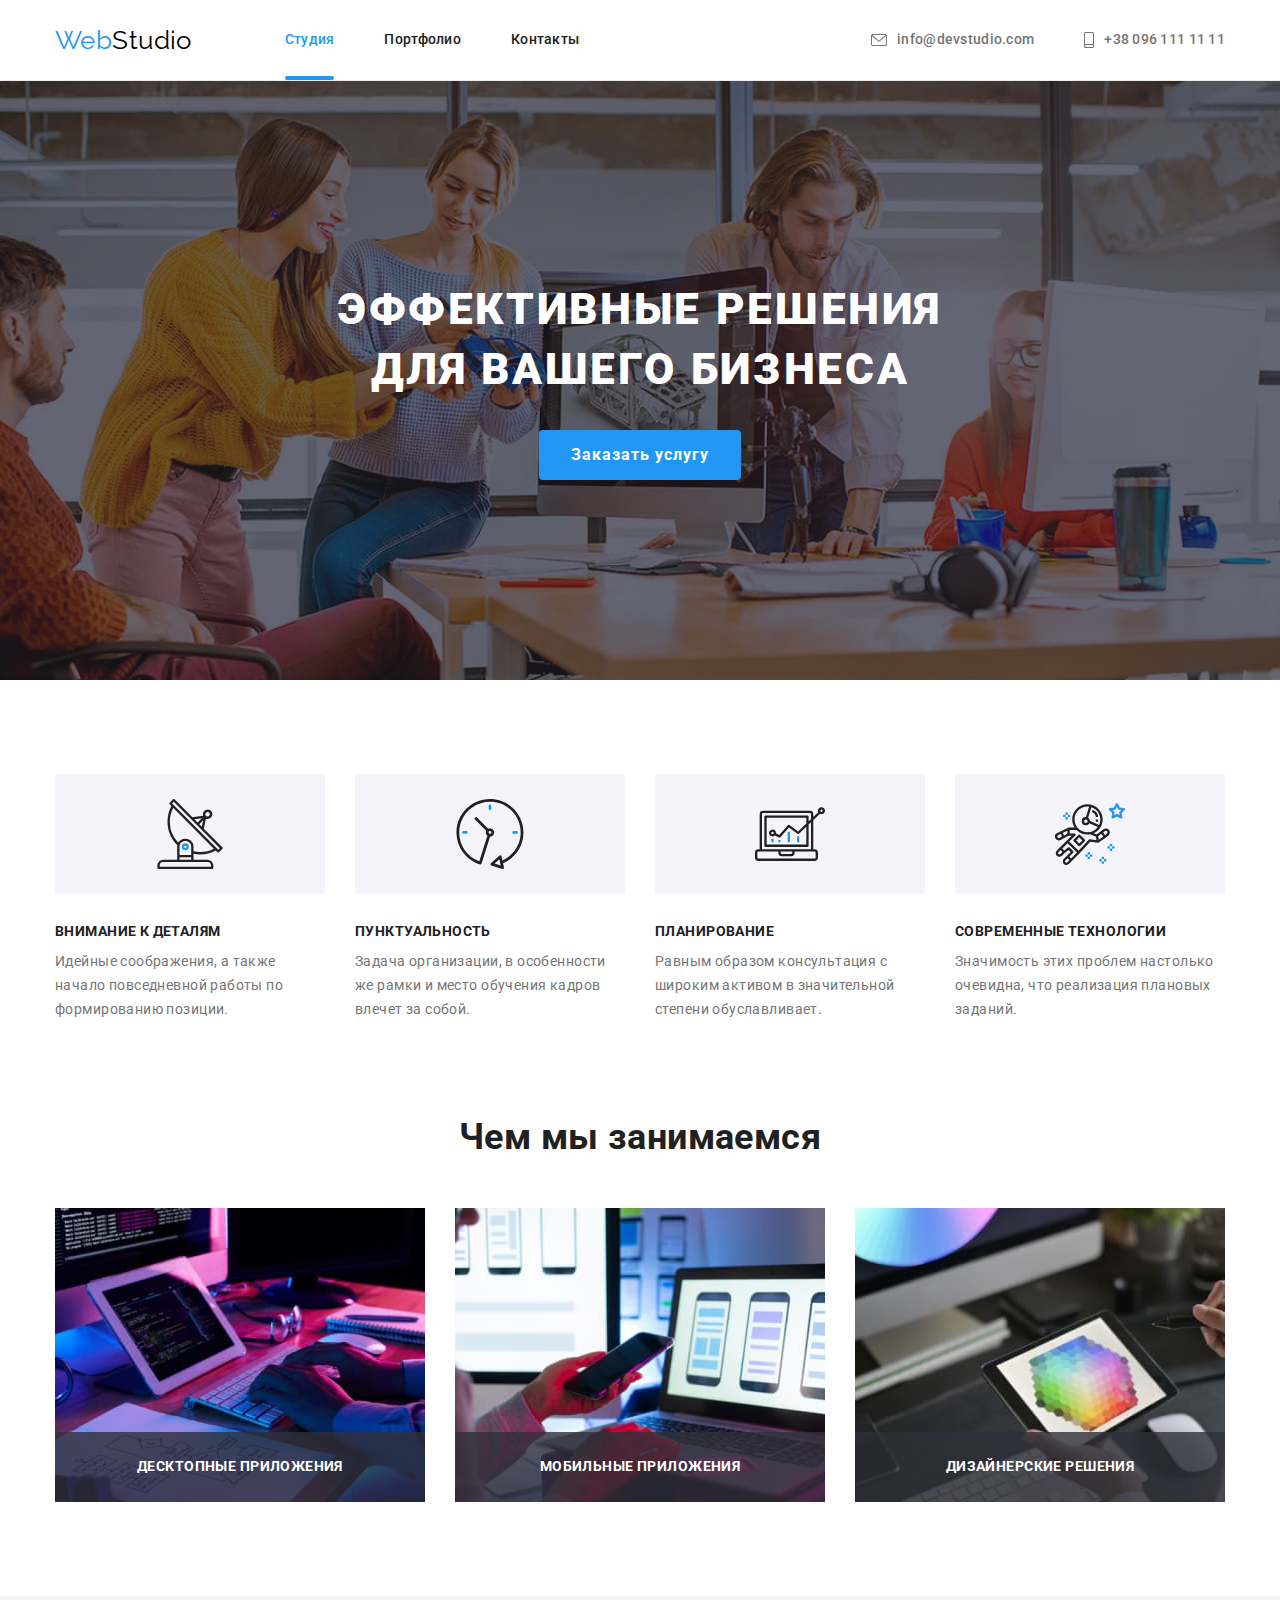
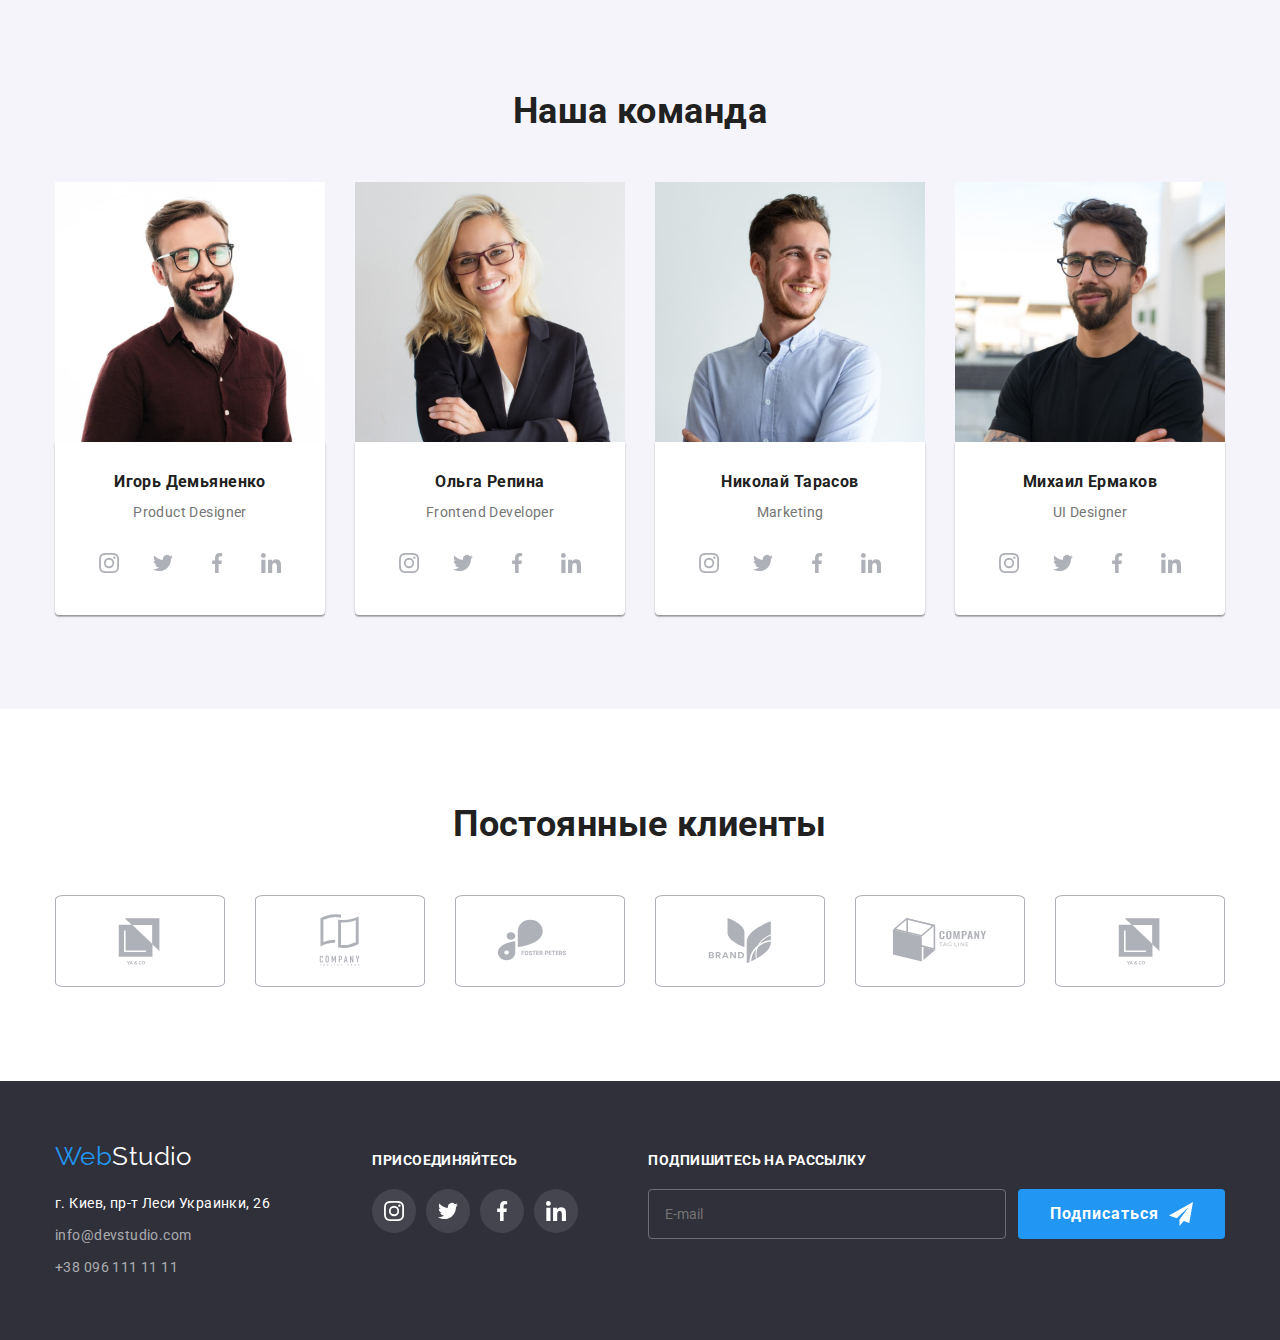
==== commit 7e849802: "fix bem" ====
--- a/index.html
+++ b/index.html
@@ -74,10 +74,10 @@
       </section>
 
       <!-- Особенности - feature -->
-      <section class="section feature">
+      <section class="section">
         <div class="container">
           <h2 class="section__title section__title--hidden">Особенности</h2>
-          <ul class="feature__list">
+          <ul class="feature">
             <li class="feature__item">
               <div class="feature__icon-box">
                 <svg class="feature__icon">
@@ -116,7 +116,7 @@
             </li>
             <li class="feature__item">
               <div class="feature__icon-box">
-                <svg class="feature__-icon">
+                <svg class="feature__icon">
                   <use href="./images/sprite.svg#icon-astronaut"></use>
                 </svg>
               </div>
@@ -131,10 +131,10 @@
       </section>
 
       <!-- Чем мы занимаемся -->
-      <section class="section work">
+      <section class="section section-work">
         <div class="container">
           <h2 class="section__title">Чем мы занимаемся</h2>
-          <ul class="work__list">
+          <ul class="work">
             <li class="work__item">
               <img
                 src="./images/do1.jpg"
@@ -170,10 +170,10 @@
       </section>
 
       <!-- Наша команда -->
-      <section class="section team">
+      <section class="section section-team">
         <div class="container">
           <h2 class="section__title">Наша команда</h2>
-          <ul class="team__list">
+          <ul class="team">
             <li class="team__item">
               <img
                 src="./images/team1.jpg"
@@ -183,31 +183,31 @@
               <div class="team__box">
                 <h3 class="title team__list-title">Игорь Демьяненко</h3>
                 <p lang="en">Product Designer</p>
-                <ul class="team__list-icon">
-                  <li class="team__item-icon">
-                    <a href="/" class="team__link-icon">
-                      <svg class="team__icon">
+                <ul class="social">
+                  <li class="social__item">
+                    <a href="/" class="social__link">
+                      <svg class="social__icon">
                         <use href="./images/sprite.svg#icon-instagram"></use>
                       </svg>
                     </a>
                   </li>
-                  <li class="team__item-icon">
-                    <a href="/" class="team__link-icon">
-                      <svg class="team__icon">
+                  <li class="social__item">
+                    <a href="/" class="social__link">
+                      <svg class="social__icon">
                         <use href="./images/sprite.svg#icon-twitter"></use>
                       </svg>
                     </a>
                   </li>
-                  <li class="team__item-icon">
-                    <a href="/" class="team__link-icon">
-                      <svg class="team__icon">
+                  <li class="social__item">
+                    <a href="/" class="social__link">
+                      <svg class="social__icon">
                         <use href="./images/sprite.svg#icon-facebook"></use>
                       </svg>
                     </a>
                   </li>
-                  <li class="team__item-icon">
-                    <a href="/" class="team__link-icon">
-                      <svg class="team__icon">
+                  <li class="social__item">
+                    <a href="/" class="social__link">
+                      <svg class="social__icon">
                         <use href="./images/sprite.svg#icon-linkedin"></use>
                       </svg>
                     </a>
@@ -224,31 +224,31 @@
               <div class="team__box">
                 <h3 class="title team__list-title">Ольга Репина</h3>
                 <p lang="en">Frontend Developer</p>
-                <ul class="team__list-icon">
-                  <li class="team__item-icon">
-                    <a href="/" class="team__link-icon">
-                      <svg class="team__icon">
+                <ul class="social">
+                  <li class="social__item">
+                    <a href="/" class="social__link">
+                      <svg class="social__icon">
                         <use href="./images/sprite.svg#icon-instagram"></use>
                       </svg>
                     </a>
                   </li>
-                  <li class="team__item-icon">
-                    <a href="/" class="team__link-icon">
-                      <svg class="team__icon">
+                  <li class="social__item">
+                    <a href="/" class="social__link">
+                      <svg class="social__icon">
                         <use href="./images/sprite.svg#icon-twitter"></use>
                       </svg>
                     </a>
                   </li>
-                  <li class="team__item-icon">
-                    <a href="/" class="team__link-icon">
-                      <svg class="team__icon">
+                  <li class="social__item">
+                    <a href="/" class="social__link">
+                      <svg class="social__icon">
                         <use href="./images/sprite.svg#icon-facebook"></use>
                       </svg>
                     </a>
                   </li>
-                  <li class="team__item-icon">
-                    <a href="/" class="team__link-icon">
-                      <svg class="team__icon">
+                  <li class="social__item">
+                    <a href="/" class="social__link">
+                      <svg class="social__icon">
                         <use href="./images/sprite.svg#icon-linkedin"></use>
                       </svg>
                     </a>
@@ -265,31 +265,31 @@
               <div class="team__box">
                 <h3 class="title team__list-title">Николай Тарасов</h3>
                 <p lang="en">Marketing</p>
-                <ul class="team__list-icon">
-                  <li class="team__item-icon">
-                    <a href="/" class="team__link-icon">
-                      <svg class="team__icon">
+                <ul class="social">
+                  <li class="social__item">
+                    <a href="/" class="social__link">
+                      <svg class="social__icon">
                         <use href="./images/sprite.svg#icon-instagram"></use>
                       </svg>
                     </a>
                   </li>
-                  <li class="team__item-icon">
-                    <a href="/" class="team__link-icon">
-                      <svg class="team__icon">
+                  <li class="social__item">
+                    <a href="/" class="social__link">
+                      <svg class="social__icon">
                         <use href="./images/sprite.svg#icon-twitter"></use>
                       </svg>
                     </a>
                   </li>
-                  <li class="team__item-icon">
-                    <a href="/" class="team__link-icon">
-                      <svg class="team__icon">
+                  <li class="social__item">
+                    <a href="/" class="social__link">
+                      <svg class="social__icon">
                         <use href="./images/sprite.svg#icon-facebook"></use>
                       </svg>
                     </a>
                   </li>
-                  <li class="team__item-icon">
-                    <a href="/" class="team__link-icon">
-                      <svg class="team__icon">
+                  <li class="social__item">
+                    <a href="/" class="social__link">
+                      <svg class="social__icon">
                         <use href="./images/sprite.svg#icon-linkedin"></use>
                       </svg>
                     </a>
@@ -306,31 +306,31 @@
               <div class="team__box">
                 <h3 class="title team__list-title">Михаил Ермаков</h3>
                 <p lang="en">UI Designer</p>
-                <ul class="team__list-icon">
-                  <li class="team__item-icon">
-                    <a href="/" class="team__link-icon">
-                      <svg class="team__icon">
+                <ul class="social">
+                  <li class="social__item">
+                    <a href="/" class="social__link">
+                      <svg class="social__icon">
                         <use href="./images/sprite.svg#icon-instagram"></use>
                       </svg>
                     </a>
                   </li>
-                  <li class="team__item-icon">
-                    <a href="/" class="team__link-icon">
-                      <svg class="team__icon">
+                  <li class="social__item">
+                    <a href="/" class="social__link">
+                      <svg class="social__icon">
                         <use href="./images/sprite.svg#icon-twitter"></use>
                       </svg>
                     </a>
                   </li>
-                  <li class="team__item-icon">
-                    <a href="/" class="team__link-icon">
-                      <svg class="team__icon">
+                  <li class="social__item">
+                    <a href="/" class="social__link">
+                      <svg class="social__icon">
                         <use href="./images/sprite.svg#icon-facebook"></use>
                       </svg>
                     </a>
                   </li>
-                  <li class="team__item-icon">
-                    <a href="/" class="team__link-icon">
-                      <svg class="team__icon">
+                  <li class="social__item">
+                    <a href="/" class="social__link">
+                      <svg class="social__icon">
                         <use href="./images/sprite.svg#icon-linkedin"></use>
                       </svg>
                     </a>
@@ -343,10 +343,10 @@
       </section>
 
       <!-- Постоянные клиенты -->
-      <section class="section client">
+      <section class="section">
         <div class="container">
-          <h2 class="section-title">Постоянные клиенты</h2>
-          <ul class="client__list">
+          <h2 class="section__title">Постоянные клиенты</h2>
+          <ul class="client">
             <li class="client__item">
               <a href="/" class="client__link">
                 <svg class="client__icon">
--- a/css/main.min.css
+++ b/css/main.min.css
@@ -1,2 +1,2 @@
-:root{--primery-text-color: #757575;--title-text-color: #212121;--acсent-text-color: #2196f3;--white-text-color: #ffffff;--contact-text-color: rgba(255, 255, 255, 0.6);--primary-background-color: #2196f3;--acсent-background-color: #188ce8;--secondary-background-color: #f5f4fa;--section-background-color: #2f303a;--border-color: #eeeeee}.section__title--hidden{position:absolute;width:1px;height:1px;margin:-1px;border:0;padding:0;white-space:nowrap;clip-path:inset(100%);clip:rect(0 0 0 0);overflow:hidden}body{padding-top:80px;background-color:var(--white-text-color);color:var(--primery-text-color);font-family:Roboto, sans-serif;font-size:14px;line-height:1.71;letter-spacing:0.03em}a{text-decoration:none}h1,h2,h3,ul,p{margin:0;padding:0}ul{list-style:none}img{display:block;max-width:100%;height:auto}.title{color:var(--title-text-color)}.section{padding-top:94px;padding-bottom:94px}.section__title{margin-bottom:50px;color:var(--title-text-color);font-weight:700;font-size:36px;line-height:1.17;text-align:center}.container{width:1200px;padding-left:15px;padding-right:15px;margin-left:auto;margin-right:auto}.button{border-radius:4px;color:var(--title-text-color);font-family:inherit;cursor:pointer;border:none;font-family:Roboto, sans-serif;font-weight:500;font-size:16px}.button.primary{min-width:200px;min-height:50px;padding:10px 32px;color:var(--white-text-color);background-color:var(--primary-background-color);font-weight:700;line-height:1.88;letter-spacing:0.06em;transition:background-color 250ms cubic-bezier(0.4, 0, 0.2, 1),box-shadow 250ms cubic-bezier(0.4, 0, 0.2, 1)}.button.primary:hover,.button.primary:focus{background-color:var(--acсent-background-color);box-shadow:0px 4px 4px rgba(0,0,0,0.15)}.button.secondary{padding:6px 22px;background-color:var(--secondary-background-color);line-height:1.63;letter-spacing:0.03em;transition:background-color 250ms cubic-bezier(0.4, 0, 0.2, 1),color 250ms cubic-bezier(0.4, 0, 0.2, 1),box-shadow 250ms cubic-bezier(0.4, 0, 0.2, 1)}.button.secondary:hover,.button.secondary:focus{box-shadow:0px 3px 1px rgba(0,0,0,0.1),0px 1px 2px rgba(0,0,0,0.08),0px 2px 2px rgba(0,0,0,0.12);color:var(--white-text-color);background-color:var(--primary-background-color)}.logo-link{color:var(--acсent-text-color);font-family:Raleway, arial;font-size:26px;line-height:1.19}.page-header__logo-text{color:black}.page-footer__container-logo{flex-grow:1}.page-footer__logo-link{display:block;margin-bottom:20px}.page-footer__logo-text{color:#ffffff}.backdrop{position:fixed;background-color:rgba(0,0,0,0.2);top:0;left:0;width:100%;height:100%;opacity:1;transition:opacity 250ms cubic-bezier(0.4, 0, 0.2, 1)}.backdrop.is-hidden{opacity:0;pointer-events:none}.backdrop__box{position:absolute;top:50%;left:50%;padding:40px;min-width:528px;min-height:581px;background-color:var(--white-text-color);transform:translate(-50%, -50%) scale(1);transition:transorm 250ms cubic-bezier(0.4, 0, 0.2, 1)}.backdrop.is-hidden .backdrop__box{transform:translate(-50%, -50%) scale(0.9)}.modal__btn-close{position:absolute;top:0;right:0;transform:translate(-8px, 8px);display:flex;align-items:center;justify-content:center;width:30px;height:30px;padding:0;background-color:var(--white-text-color);border:4px solid rgba(0,0,0,0.1);border-radius:50%}.modal__btn-close-icon{align-items:baseline;width:18px;height:18px}.modal-form__box-text{display:block;margin-bottom:12px;font-weight:500;font-size:20px;line-height:1.15;letter-spacing:0.03em;color:var(--title-text-color);text-align:center}.modal-form{width:448px;margin-left:auto;margin-right:auto}.modal-form__form-field{display:flex;flex-direction:column;margin-bottom:10px}.modal-form__form-field-forth{margin-bottom:0}.modal-form__label{margin-bottom:4px;font-size:12px;line-height:1.17;letter-spacing:0.01em}.modal-form__box-input{position:relative}.modal-form__input{width:448px;height:40px;padding-left:30px;border:1px solid rgba(33,33,33,0.2);border-radius:4px}.modal-form__input:focus{border:1px solid #2196f3;outline:none;border-radius:4px;cursor:pointer}.modal-form__icon{position:absolute;top:50%;left:12px;display:inline-block;width:18px;height:18px;transform:translateY(-50%);transition:fill 250ms cubic-bezier(0.4, 0, 0.2, 1)}.modal-form__input:focus ~ .modal-form__icon{fill:var(--primary-background-color)}.modal-form__textarea{padding:12px 16px;height:120px;resize:none}.modal-form__textarea::placeholder{color:rgba(117,117,117,0.5)}.modal-form__field-policy{display:flex;align-items:center;justify-content:center;margin-bottom:30px;margin-top:20px}.modal-form__link-contract{text-decoration-line:underline;color:var(--acсent-text-color)}.modal-form__checkbox{position:absolute;appearance:none;-webkit-appearance:none}.modal-form__label-checkbox{display:block}.modal-form__icon-checkbox{display:block;width:16px;height:15px;margin-right:10px;border:2px solid #212121;border-radius:2px}.modal-form__checkbox:checked+.modal-form__icon-checkbox{background-color:var(--acсent-background-color);border-color:var(--acсent-background-color);background-image:url(../images/check-icon.svg);background-size:contain;background-origin:border-box}.modal-form__field-btn{display:flex;align-items:center;justify-content:center}.page-header{position:fixed;width:100%;top:0;left:0;background-color:var(--white-text-color);border-bottom:1px solid #ececec;z-index:1}.page-header__container{display:flex;align-items:center}.page-header__nav{display:flex;align-items:center}.site-nav{display:flex;margin-left:93px}.site-nav__item:not(:last-child){margin-right:50px}.site-nav__link{display:block;padding-top:32px;padding-bottom:32px;color:var(--title-text-color);font-weight:500;font-size:14px;line-height:1.14;letter-spacing:0.02em;transition:color 250ms cubic-bezier(0.4, 0, 0.2, 1)}.site-nav__link:focus,.site-nav__link:hover{color:var(--acсent-text-color)}.site-nav__link--current{color:var(--acсent-text-color)}.contact-nav{display:flex;margin-left:auto}.contact-nav__link{display:flex;align-items:center;color:var(--primery-text-color);font-weight:500;font-size:14px;line-height:1.14;letter-spacing:0.02em;transition:color 250ms cubic-bezier(0.4, 0, 0.2, 1)}.contact-nav__link:hover,.contact-nav__link:focus{color:var(--acсent-text-color)}.contact-nav__item{display:flex;align-items:center}.contact-nav__item:not(:last-child){margin-right:50px}.contact-nav__icon{margin-right:10px;fill:currentColor}.site-nav__link--current{position:relative}.site-nav__link--current::after{position:absolute;display:inline-block;content:'';width:100%;height:4px;bottom:0;left:0;background-color:var(--primary-background-color);border-radius:2px}.hero{text-align:center;background-color:var(--section-background-color)}.hero__title{margin-bottom:30px;color:var(--white-text-color);font-weight:900;font-size:44px;line-height:1.36;letter-spacing:0.06em;text-transform:uppercase}.hero__overlay{max-width:1600px;margin-left:auto;margin-right:auto;padding-top:200px;padding-bottom:200px;background-image:linear-gradient(rgba(47,48,58,0.4), rgba(47,48,58,0.4)),url(../images/fon-min.jpg);background-repeat:no-repeat;background-size:cover;background-position:center}.feature__list{display:flex}.feature__item{width:calc((100%-90px) / 4);margin-right:30px}.feature__item:nth-child(4n){margin-right:0}.feature__icon-box{display:flex;align-items:center;justify-content:center;margin-bottom:30px;width:270px;height:120px;background:#f5f4fa;border-radius:4px}.feature__icon{width:70px;height:70px}.feature__list-title{margin-bottom:10px;font-size:14px;line-height:1.14;text-transform:uppercase}.work{padding-top:0}.work__list{display:flex}.work__item{position:relative;margin-right:30px}.work__item:last-child{margin-right:0}.work__box{display:flex;align-items:center;justify-content:center;position:absolute;bottom:0;left:0;width:100%;height:70px;background:rgba(47,48,58,0.8)}.work__text{color:var(--white-text-color);font-weight:700;line-height:1.14;text-transform:uppercase}.team{background-color:var(--secondary-background-color)}.team__list{display:flex}.team__item{margin-right:30px}.team__item:last-child{margin-right:0}.team__box{padding-top:30px;padding-bottom:30px;text-align:center;background-color:#fff;box-shadow:0px 1px 3px rgba(0,0,0,0.12),0px 1px 1px rgba(0,0,0,0.14),0px 2px 1px rgba(0,0,0,0.2);border-radius:0px 0px 4px 4px}.team__list-title{margin-bottom:10px;font-size:16px;line-height:1.19}.team__list-icon{display:flex;justify-content:center;margin-top:16px}.team__item-icon{width:44px;height:44px;margin-right:10px}.team__item-icon:last-child{margin-right:0}.team__link-icon{display:flex;align-items:center;justify-content:center;width:100%;height:100%;border-radius:50%;transition:background-color 250ms cubic-bezier(0.4, 0, 0.2, 1)}.team__link-icon:hover,.team__link-icon:focus{background-color:var(--primary-background-color)}.team__icon{width:20px;height:20px;fill:#afb1b8;transition:fill 250ms cubic-bezier(0.4, 0, 0.2, 1)}.team__link-icon:hover .team__icon,.team__link-icon:focus .team__icon{fill:#ffffff}.client__list{display:flex}.client__item{width:170px;height:92px;margin-right:30px}.client__item:last-child{margin-right:0}.client__link{display:flex;align-items:center;justify-content:center;width:100%;height:100%;border:1px solid #afb1b8;border-radius:5%;transition:border 250ms cubic-bezier(0.4, 0, 0.2, 1)}.client__link:hover,.client__link:focus{border:1px solid var(--acсent-text-color)}.client__icon{width:106px;height:60px;fill:#afb1b8;transition:fill 250ms cubic-bezier(0.4, 0, 0.2, 1)}.client__link:hover .client__icon,.client__link:focus .client__icon{fill:var(--acсent-text-color)}.page-footer{background-color:var(--section-background-color);padding-top:60px;padding-bottom:60px}.page-footer__container{display:flex;align-items:baseline}.page-footer__adress{font-style:normal}.page-footer__adress-item{margin-bottom:8px}.page-footer__adress-item:last-child{margin-bottom:0}.page-footer__adress-link{color:var(--white-text-color);transition:color 250ms cubic-bezier(0.4, 0, 0.2, 1)}.page-footer__adress-link:hover,.page-footer__adress-link:focus{color:var(--acсent-text-color)}.page-footer__mail-tel{color:var(--contact-text-color);transition:color 250ms cubic-bezier(0.4, 0, 0.2, 1)}.page-footer__mail-tel:hover,.page-footer__mail-tel:focus{color:var(--acсent-text-color)}.page-footer__container-icon{margin-left:70px;font-weight:bold;line-height:1.14;text-transform:uppercase;color:#ffffff}.page-footer__icon-list{display:flex;justify-content:center;margin-top:20px}.page-footer__icon-item{width:44px;height:44px;margin-right:10px}.page-footer__icon-item:last-child{margin-right:0}.page-footer__icon-link{display:flex;align-items:center;justify-content:center;width:100%;height:100%;background-color:rgba(255,255,255,0.1);border-radius:50%;transition:background-color 250ms cubic-bezier(0.4, 0, 0.2, 1)}.page-footer__icon-link:hover,.page-footer__icon-link:focus{background-color:var(--acсent-background-color)}.page-footer__icon{width:20px;height:20px;align-items:baseline;fill:#ffffff}.page-footer__subscribe-container{display:flex;align-items:center;margin-top:20px}.page-footer__form{display:flex}.page-footer__input{width:358px;height:50px;padding-left:16px;border:1px solid rgba(255,255,255,0.3);border-radius:4px;background-color:inherit;transition:color 250ms cubic-bezier(0.4, 0, 0.2, 1)}.page-footer__input:focus{color:#ffffff;outline:none}.page-footer__subscribe-btn{display:flex;align-items:center;margin-left:12px}.page-footer__subscribe-icon{margin-left:10px;width:24px;height:24px}.filter{display:flex;flex-wrap:wrap;justify-content:center;margin-bottom:50px}.filter__item{margin-right:8px}.filter__item:last-child{margin-right:0}.examples{display:flex;flex-wrap:wrap}.examples__item{width:370px;margin-right:30px;margin-bottom:30px}.examples__item:nth-child(3n){margin-right:0}.examples__item:nth-last-child(-n+3){margin-bottom:0}.examples__link{display:block;transition:box-shadow 250ms cubic-bezier(0.4, 0, 0.2, 1)}.examples__link:hover,.examples__link:focus{box-shadow:0px 1px 1px rgba(0,0,0,0.12),0px 4px 4px rgba(0,0,0,0.06),1px 4px 6px rgba(0,0,0,0.16)}.examples__overlay-box{position:relative;overflow:hidden}.examples__overlay-box::before{position:absolute;display:inline-block;content:'';width:100%;height:100%;background-color:rgba(33,150,243,0.9);transform:translateY(294px);transition:opacity 250ms cubic-bezier(0.4, 0, 0.2, 1),transform 250ms cubic-bezier(0.4, 0, 0.2, 1)}.examples__link:hover .examples__overlay-box::before,.examples__link:focus .examples__overlay-box::before{transform:translateY(0)}.examples__overlay-text{position:absolute;display:flex;align-items:center;justify-content:center;padding:63px 24px;top:0;left:0;width:100%;height:100%;font-size:18px;line-height:1.56;color:var(--white-text-color);transform:translateY(294px);transition:opacity 250ms cubic-bezier(0.4, 0, 0.2, 1),transform 250ms cubic-bezier(0.4, 0, 0.2, 1)}.examples__link:hover .examples__overlay-text,.examples__link:focus .examples__overlay-text{transform:translateY(0)}.examples__box{border-right:1px solid var(--border-color);border-bottom:1px solid var(--border-color);border-left:1px solid var(--border-color);padding:20px 24px}.examples__title{margin-bottom:4px;color:var(--title-text-color);font-size:18px;line-height:2;letter-spacing:0.06em}.examples__text{color:var(--primery-text-color);font-size:16px;line-height:1.87}
+:root{--primery-text-color: #757575;--title-text-color: #212121;--acсent-text-color: #2196f3;--white-text-color: #ffffff;--contact-text-color: rgba(255, 255, 255, 0.6);--primary-background-color: #2196f3;--acсent-background-color: #188ce8;--secondary-background-color: #f5f4fa;--section-background-color: #2f303a;--border-color: #eeeeee}.section__title--hidden{position:absolute;width:1px;height:1px;margin:-1px;border:0;padding:0;white-space:nowrap;clip-path:inset(100%);clip:rect(0 0 0 0);overflow:hidden}body{padding-top:80px;background-color:var(--white-text-color);color:var(--primery-text-color);font-family:Roboto, sans-serif;font-size:14px;line-height:1.71;letter-spacing:0.03em}a{text-decoration:none}h1,h2,h3,ul,p{margin:0;padding:0}ul{list-style:none}img{display:block;max-width:100%;height:auto}.title{color:var(--title-text-color)}.section{padding-top:94px;padding-bottom:94px}.section__title{margin-bottom:50px;color:var(--title-text-color);font-weight:700;font-size:36px;line-height:1.17;text-align:center}.container{width:1200px;padding-left:15px;padding-right:15px;margin-left:auto;margin-right:auto}.button{border-radius:4px;color:var(--title-text-color);font-family:inherit;cursor:pointer;border:none;font-family:Roboto, sans-serif;font-weight:500;font-size:16px}.button.primary{min-width:200px;min-height:50px;padding:10px 32px;color:var(--white-text-color);background-color:var(--primary-background-color);font-weight:700;line-height:1.88;letter-spacing:0.06em;transition:background-color 250ms cubic-bezier(0.4, 0, 0.2, 1),box-shadow 250ms cubic-bezier(0.4, 0, 0.2, 1)}.button.primary:hover,.button.primary:focus{background-color:var(--acсent-background-color);box-shadow:0px 4px 4px rgba(0,0,0,0.15)}.button.secondary{padding:6px 22px;background-color:var(--secondary-background-color);line-height:1.63;letter-spacing:0.03em;transition:background-color 250ms cubic-bezier(0.4, 0, 0.2, 1),color 250ms cubic-bezier(0.4, 0, 0.2, 1),box-shadow 250ms cubic-bezier(0.4, 0, 0.2, 1)}.button.secondary:hover,.button.secondary:focus{box-shadow:0px 3px 1px rgba(0,0,0,0.1),0px 1px 2px rgba(0,0,0,0.08),0px 2px 2px rgba(0,0,0,0.12);color:var(--white-text-color);background-color:var(--primary-background-color)}.logo-link{color:var(--acсent-text-color);font-family:Raleway, arial;font-size:26px;line-height:1.19}.page-header__logo-text{color:black}.page-footer__container-logo{flex-grow:1}.page-footer__logo-link{display:block;margin-bottom:20px}.page-footer__logo-text{color:#ffffff}.backdrop{position:fixed;background-color:rgba(0,0,0,0.2);top:0;left:0;width:100%;height:100%;opacity:1;transition:opacity 250ms cubic-bezier(0.4, 0, 0.2, 1)}.backdrop.is-hidden{opacity:0;pointer-events:none}.backdrop__box{position:absolute;top:50%;left:50%;padding:40px;min-width:528px;min-height:581px;background-color:var(--white-text-color);transform:translate(-50%, -50%) scale(1);transition:transorm 250ms cubic-bezier(0.4, 0, 0.2, 1)}.backdrop.is-hidden .backdrop__box{transform:translate(-50%, -50%) scale(0.9)}.modal__btn-close{position:absolute;top:0;right:0;transform:translate(-8px, 8px);display:flex;align-items:center;justify-content:center;width:30px;height:30px;padding:0;background-color:var(--white-text-color);border:4px solid rgba(0,0,0,0.1);border-radius:50%}.modal__btn-close-icon{align-items:baseline;width:18px;height:18px}.modal-form__box-text{display:block;margin-bottom:12px;font-weight:500;font-size:20px;line-height:1.15;letter-spacing:0.03em;color:var(--title-text-color);text-align:center}.modal-form{width:448px;margin-left:auto;margin-right:auto}.modal-form__form-field{display:flex;flex-direction:column;margin-bottom:10px}.modal-form__form-field-forth{margin-bottom:0}.modal-form__label{margin-bottom:4px;font-size:12px;line-height:1.17;letter-spacing:0.01em}.modal-form__box-input{position:relative}.modal-form__input{width:448px;height:40px;padding-left:30px;border:1px solid rgba(33,33,33,0.2);border-radius:4px}.modal-form__input:focus{border:1px solid #2196f3;outline:none;border-radius:4px;cursor:pointer}.modal-form__icon{pointer-events:none;position:absolute;top:50%;left:12px;display:inline-block;width:18px;height:18px;transform:translateY(-50%);transition:fill 250ms cubic-bezier(0.4, 0, 0.2, 1)}.modal-form__input:focus ~ .modal-form__icon{fill:var(--primary-background-color)}.modal-form__textarea{padding:12px 16px;height:120px;resize:none}.modal-form__textarea::placeholder{color:rgba(117,117,117,0.5)}.modal-form__field-policy{display:flex;align-items:center;justify-content:center;margin-bottom:30px;margin-top:20px}.modal-form__link-contract{text-decoration-line:underline;color:var(--acсent-text-color)}.modal-form__checkbox{position:absolute;appearance:none;-webkit-appearance:none}.modal-form__label-checkbox{display:block}.modal-form__icon-checkbox{display:block;width:16px;height:15px;margin-right:10px;border:2px solid #212121;border-radius:2px}.modal-form__checkbox:checked+.modal-form__icon-checkbox{background-color:var(--acсent-background-color);border-color:var(--acсent-background-color);background-image:url(../images/check-icon.svg);background-size:contain;background-origin:border-box}.modal-form__field-btn{display:flex;align-items:center;justify-content:center}.page-header{position:fixed;width:100%;top:0;left:0;background-color:var(--white-text-color);border-bottom:1px solid #ececec;z-index:1}.page-header__container{display:flex;align-items:center}.page-header__nav{display:flex;align-items:center}.site-nav{display:flex;margin-left:93px}.site-nav__item:not(:last-child){margin-right:50px}.site-nav__link{display:block;padding-top:32px;padding-bottom:32px;color:var(--title-text-color);font-weight:500;font-size:14px;line-height:1.14;letter-spacing:0.02em;transition:color 250ms cubic-bezier(0.4, 0, 0.2, 1)}.site-nav__link:focus,.site-nav__link:hover{color:var(--acсent-text-color)}.site-nav__link--current{color:var(--acсent-text-color)}.contact-nav{display:flex;margin-left:auto}.contact-nav__link{display:flex;align-items:center;color:var(--primery-text-color);font-weight:500;font-size:14px;line-height:1.14;letter-spacing:0.02em;transition:color 250ms cubic-bezier(0.4, 0, 0.2, 1)}.contact-nav__link:hover,.contact-nav__link:focus{color:var(--acсent-text-color)}.contact-nav__item{display:flex;align-items:center}.contact-nav__item:not(:last-child){margin-right:50px}.contact-nav__icon{margin-right:10px;fill:currentColor}.site-nav__link--current{position:relative}.site-nav__link--current::after{position:absolute;display:inline-block;content:'';width:100%;height:4px;bottom:0;left:0;background-color:var(--primary-background-color);border-radius:2px}.hero{text-align:center;background-color:var(--section-background-color)}.hero__title{margin-bottom:30px;color:var(--white-text-color);font-weight:900;font-size:44px;line-height:1.36;letter-spacing:0.06em;text-transform:uppercase}.hero__overlay{max-width:1600px;margin-left:auto;margin-right:auto;padding-top:200px;padding-bottom:200px;background-image:linear-gradient(rgba(47,48,58,0.4), rgba(47,48,58,0.4)),url(../images/fon-min.jpg);background-repeat:no-repeat;background-size:cover;background-position:center}.feature{display:flex}.feature__item{width:calc((100%-90px) / 4);margin-right:30px}.feature__item:nth-child(4n){margin-right:0}.feature__icon-box{display:flex;align-items:center;justify-content:center;margin-bottom:30px;width:270px;height:120px;background:#f5f4fa;border-radius:4px}.feature__icon{width:70px;height:70px}.feature__list-title{margin-bottom:10px;font-size:14px;line-height:1.14;text-transform:uppercase}.section-work{padding-top:0}.work{display:flex}.work__item{position:relative;margin-right:30px}.work__item:last-child{margin-right:0}.work__box{display:flex;align-items:center;justify-content:center;position:absolute;bottom:0;left:0;width:100%;height:70px;background:rgba(47,48,58,0.8)}.work__text{color:var(--white-text-color);font-weight:700;line-height:1.14;text-transform:uppercase}.section-team{background-color:var(--secondary-background-color)}.team{display:flex}.team__item{margin-right:30px}.team__item:last-child{margin-right:0}.team__box{padding-top:30px;padding-bottom:30px;text-align:center;background-color:#fff;box-shadow:0px 1px 3px rgba(0,0,0,0.12),0px 1px 1px rgba(0,0,0,0.14),0px 2px 1px rgba(0,0,0,0.2);border-radius:0px 0px 4px 4px}.team__list-title{margin-bottom:10px;font-size:16px;line-height:1.19}.social{display:flex;justify-content:center;margin-top:16px}.social__item{width:44px;height:44px;margin-right:10px}.social__item:last-child{margin-right:0}.social__link{display:flex;align-items:center;justify-content:center;width:100%;height:100%;border-radius:50%;transition:background-color 250ms cubic-bezier(0.4, 0, 0.2, 1)}.social__link:hover,.social__link:focus{background-color:var(--primary-background-color)}.social__icon{width:20px;height:20px;fill:#afb1b8;transition:fill 250ms cubic-bezier(0.4, 0, 0.2, 1)}.social__link:hover .social__icon,.social__link:focus .social__icon{fill:#ffffff}.client{display:flex}.client__item{width:170px;height:92px;margin-right:30px}.client__item:last-child{margin-right:0}.client__link{display:flex;align-items:center;justify-content:center;width:100%;height:100%;border:1px solid #afb1b8;border-radius:5%;transition:border 250ms cubic-bezier(0.4, 0, 0.2, 1)}.client__link:hover,.client__link:focus{border:1px solid var(--acсent-text-color)}.client__icon{width:106px;height:60px;fill:#afb1b8;transition:fill 250ms cubic-bezier(0.4, 0, 0.2, 1)}.client__link:hover .client__icon,.client__link:focus .client__icon{fill:var(--acсent-text-color)}.page-footer{background-color:var(--section-background-color);padding-top:60px;padding-bottom:60px}.page-footer__container{display:flex;align-items:baseline}.page-footer__adress{font-style:normal}.page-footer__adress-item{margin-bottom:8px}.page-footer__adress-item:last-child{margin-bottom:0}.page-footer__adress-link{color:var(--white-text-color);transition:color 250ms cubic-bezier(0.4, 0, 0.2, 1)}.page-footer__adress-link:hover,.page-footer__adress-link:focus{color:var(--acсent-text-color)}.page-footer__mail-tel{color:var(--contact-text-color);transition:color 250ms cubic-bezier(0.4, 0, 0.2, 1)}.page-footer__mail-tel:hover,.page-footer__mail-tel:focus{color:var(--acсent-text-color)}.page-footer__container-icon{margin-left:70px;font-weight:bold;line-height:1.14;text-transform:uppercase;color:#ffffff}.page-footer__icon-list{display:flex;justify-content:center;margin-top:20px}.page-footer__icon-item{width:44px;height:44px;margin-right:10px}.page-footer__icon-item:last-child{margin-right:0}.page-footer__icon-link{display:flex;align-items:center;justify-content:center;width:100%;height:100%;background-color:rgba(255,255,255,0.1);border-radius:50%;transition:background-color 250ms cubic-bezier(0.4, 0, 0.2, 1)}.page-footer__icon-link:hover,.page-footer__icon-link:focus{background-color:var(--acсent-background-color)}.page-footer__icon{width:20px;height:20px;align-items:baseline;fill:#ffffff}.page-footer__subscribe-container{display:flex;align-items:center;margin-top:20px}.page-footer__form{display:flex}.page-footer__input{width:358px;height:50px;padding-left:16px;border:1px solid rgba(255,255,255,0.3);border-radius:4px;background-color:inherit;transition:color 250ms cubic-bezier(0.4, 0, 0.2, 1)}.page-footer__input:focus{color:#ffffff;outline:none}.page-footer__subscribe-btn{display:flex;align-items:center;margin-left:12px}.page-footer__subscribe-icon{margin-left:10px;width:24px;height:24px}.filter{display:flex;flex-wrap:wrap;justify-content:center;margin-bottom:50px}.filter__item{margin-right:8px}.filter__item:last-child{margin-right:0}.examples{display:flex;flex-wrap:wrap}.examples__item{width:370px;margin-right:30px;margin-bottom:30px}.examples__item:nth-child(3n){margin-right:0}.examples__item:nth-last-child(-n+3){margin-bottom:0}.examples__link{display:block;transition:box-shadow 250ms cubic-bezier(0.4, 0, 0.2, 1)}.examples__link:hover,.examples__link:focus{box-shadow:0px 1px 1px rgba(0,0,0,0.12),0px 4px 4px rgba(0,0,0,0.06),1px 4px 6px rgba(0,0,0,0.16)}.examples__overlay-box{position:relative;overflow:hidden}.examples__overlay-box::before{position:absolute;display:inline-block;content:'';width:100%;height:100%;background-color:rgba(33,150,243,0.9);transform:translateY(294px);transition:opacity 250ms cubic-bezier(0.4, 0, 0.2, 1),transform 250ms cubic-bezier(0.4, 0, 0.2, 1)}.examples__link:hover .examples__overlay-box::before,.examples__link:focus .examples__overlay-box::before{transform:translateY(0)}.examples__overlay-text{position:absolute;display:flex;align-items:center;justify-content:center;padding:63px 24px;top:0;left:0;width:100%;height:100%;font-size:18px;line-height:1.56;color:var(--white-text-color);transform:translateY(294px);transition:opacity 250ms cubic-bezier(0.4, 0, 0.2, 1),transform 250ms cubic-bezier(0.4, 0, 0.2, 1)}.examples__link:hover .examples__overlay-text,.examples__link:focus .examples__overlay-text{transform:translateY(0)}.examples__box{border-right:1px solid var(--border-color);border-bottom:1px solid var(--border-color);border-left:1px solid var(--border-color);padding:20px 24px}.examples__title{margin-bottom:4px;color:var(--title-text-color);font-size:18px;line-height:2;letter-spacing:0.06em}.examples__text{color:var(--primery-text-color);font-size:16px;line-height:1.87}
 /*# sourceMappingURL=main.min.css.map */